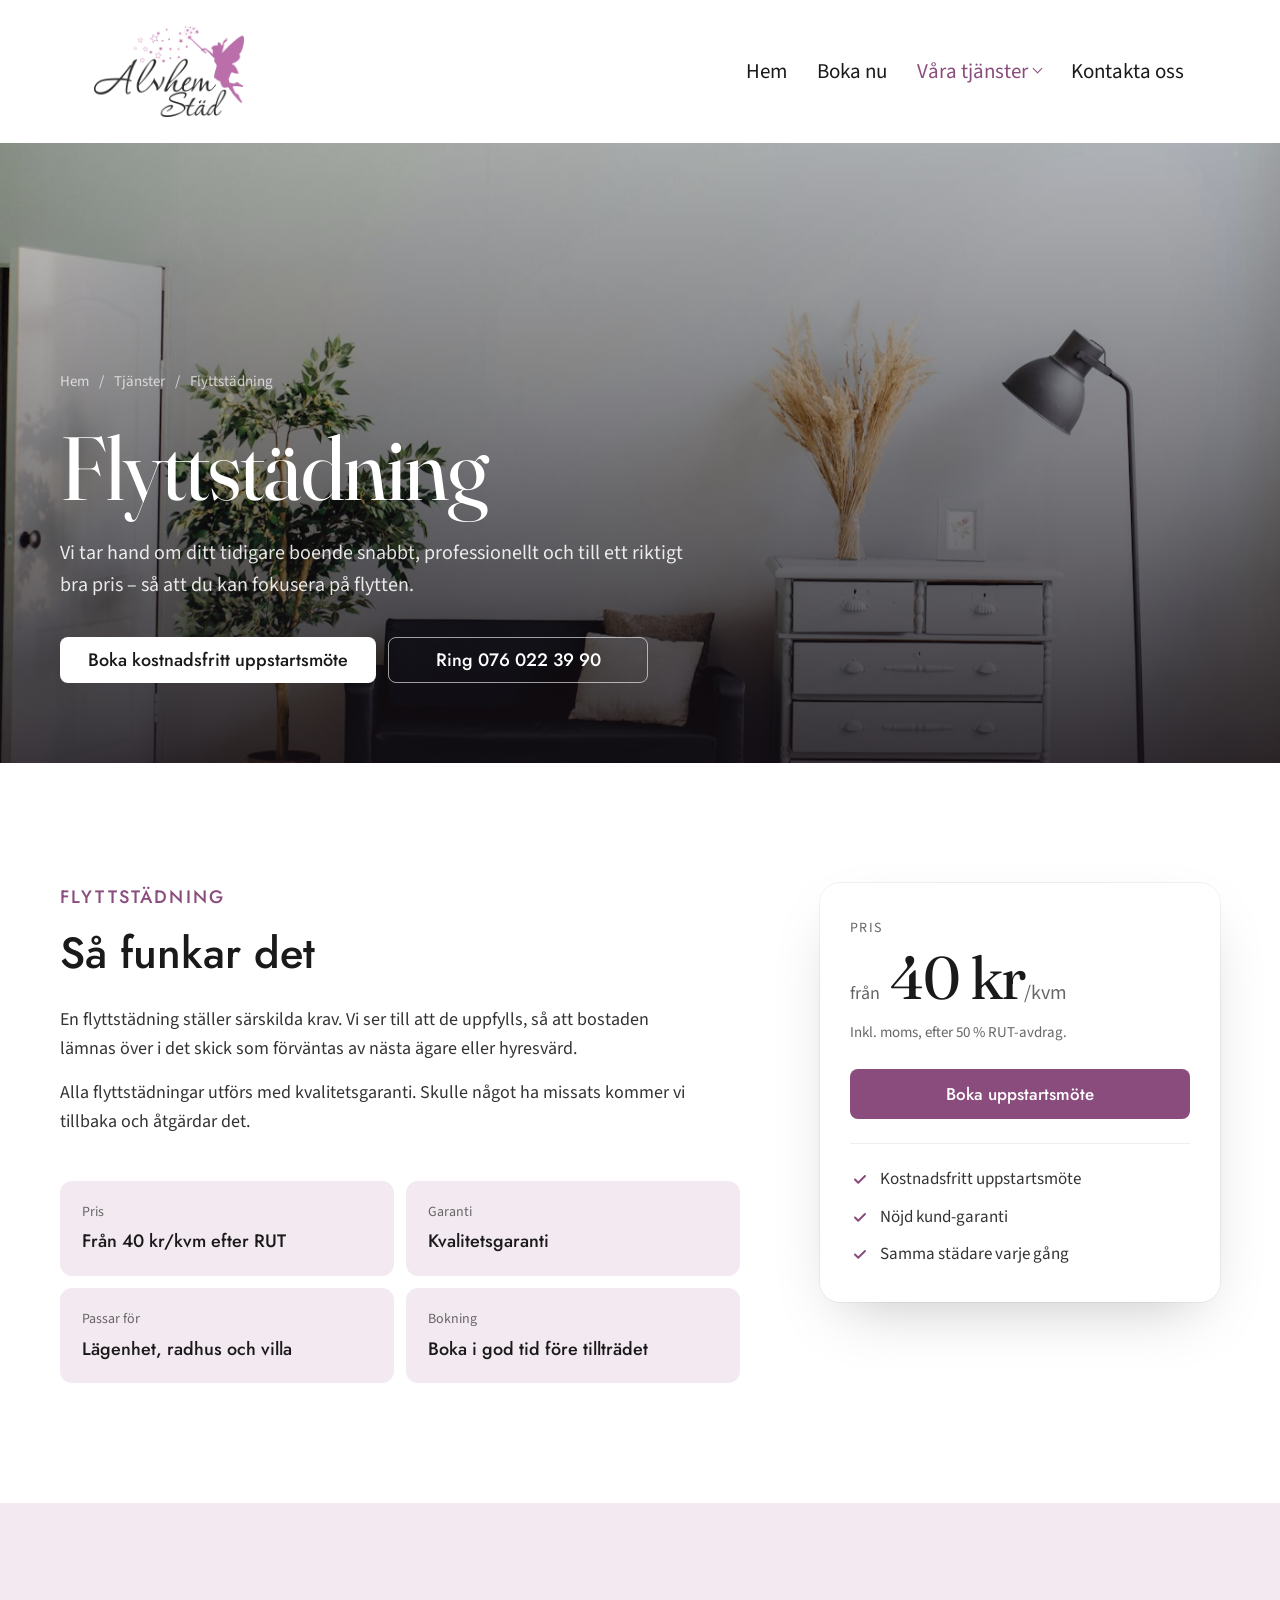
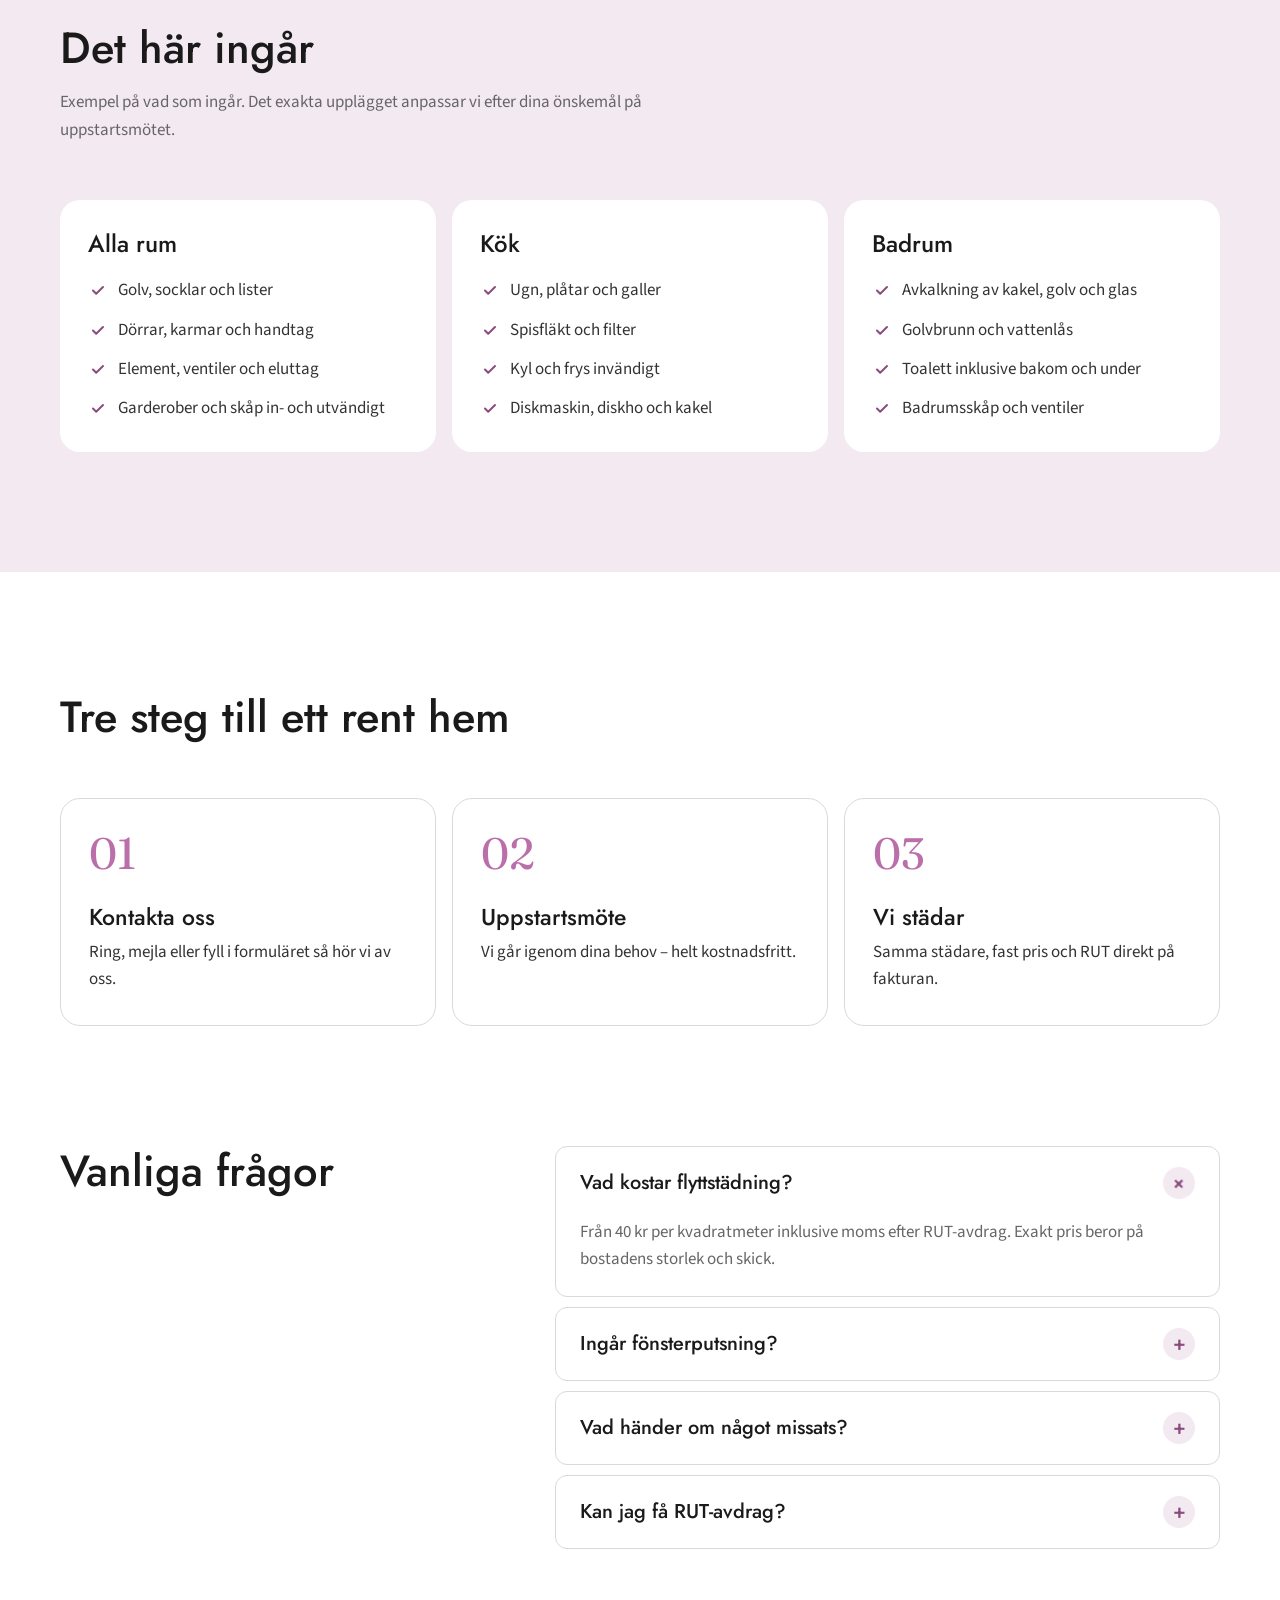
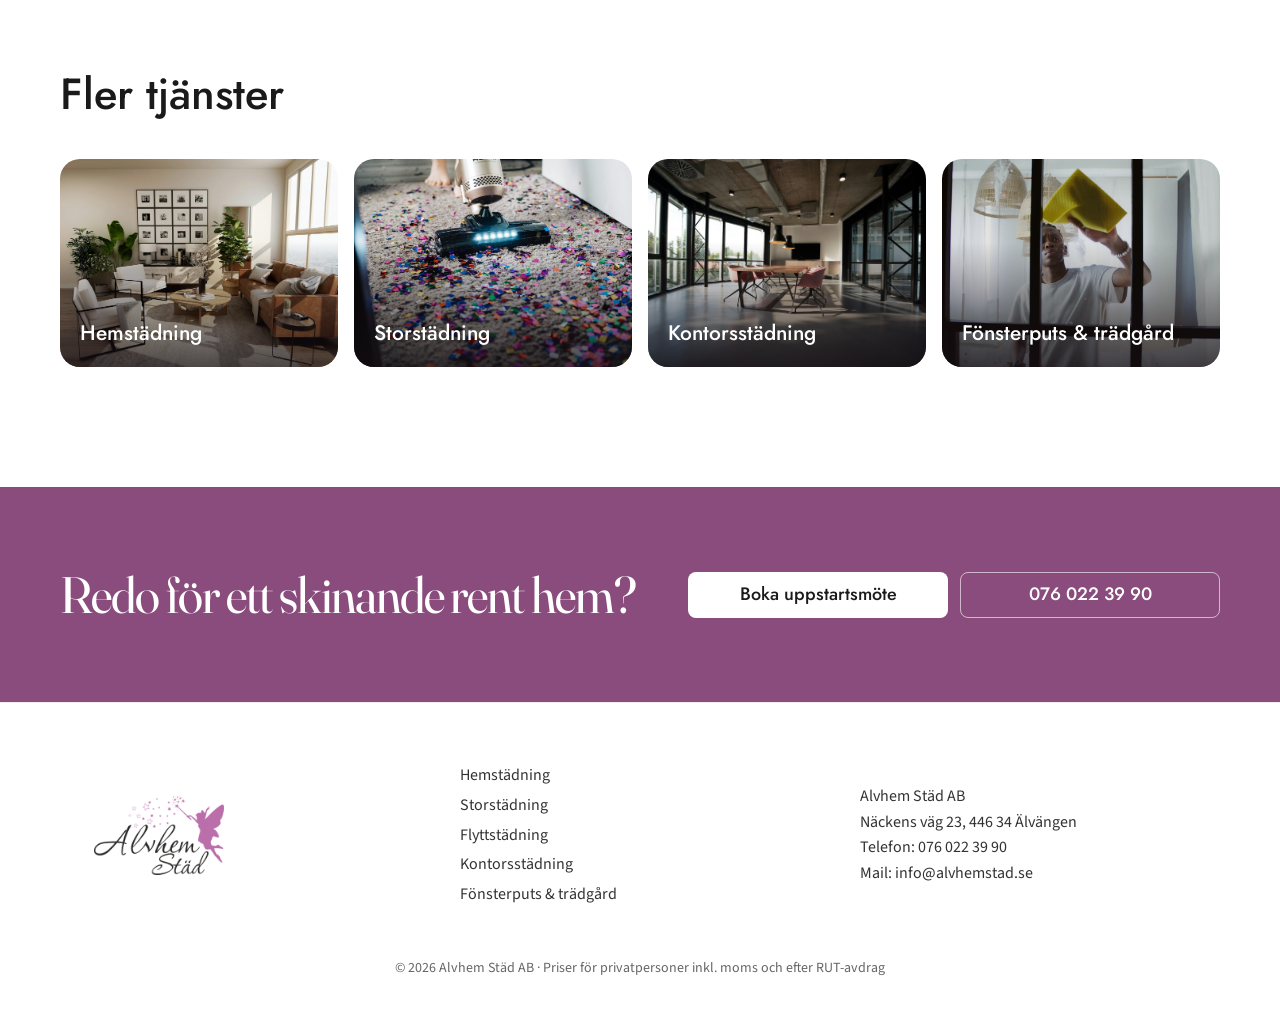
==== flyttstadning.html @ 4c804bac "Tjänstesidor, ny Därför-sektion och nytt typsnitt i heron - Egen sida per tjänst med pris, vad som i" ====
<!doctype html>
<html lang="sv">
<head>
  <meta charset="utf-8">
  <meta name="viewport" content="width=device-width, initial-scale=1">
  <title>Flyttstädning i Ale – från 40 kr/kvm med kvalitetsgaranti</title>
  <meta name="description" content="Flyttstädning i Ale från 40 kr/kvm inkl. moms efter RUT. Snabbt, professionellt och med kvalitetsgaranti.">
  <meta name="theme-color" content="#ffffff">
  <link rel="icon" href="assets/img/logo.png">
  <link rel="preconnect" href="https://fonts.googleapis.com">
  <link rel="preconnect" href="https://fonts.gstatic.com" crossorigin>
  <link href="https://fonts.googleapis.com/css2?family=Fraunces:ital,opsz,wght@0,9..144,400;0,9..144,500;1,9..144,400&family=Jost:wght@400;500;600&family=Source+Sans+3:wght@400;600&display=swap" rel="stylesheet">
  <link rel="stylesheet" href="styles.css">
</head>
<body>

<header class="header" id="header">
  <div class="header__inner">
    <a href="index.html" class="header__logo" aria-label="Alvhem Städ – till startsidan">
      <img src="assets/img/logo.png" alt="Alvhem Städ" width="640" height="388">
    </a>
    <nav class="header__nav" aria-label="Huvudmeny">
      <a href="index.html">Hem</a>
      <a href="index.html#kontakt">Boka nu</a>
      <div class="dropdown">
        <a href="index.html#tjanster" class="dropdown__toggle is-active" aria-haspopup="true">Våra tjänster</a>
        <div class="dropdown__menu">
          <a href="hemstadning.html">Hemstädning</a>
          <a href="storstadning.html">Storstädning</a>
          <a href="flyttstadning.html" aria-current="page">Flyttstädning</a>
          <a href="kontorsstadning.html">Kontorsstädning</a>
          <a href="fonsterputsning-tradgard.html">Fönsterputs &amp; trädgård</a>
        </div>
      </div>
      <a href="index.html#kontakt">Kontakta oss</a>
    </nav>
    <button class="header__toggle" id="navToggle" aria-label="Öppna meny" aria-expanded="false" aria-controls="mobileMenu">
      <span></span><span></span><span></span>
    </button>
  </div>
  <nav class="header__mobile" id="mobileMenu" aria-label="Mobilmeny" hidden>
    <a href="index.html">Hem</a>
    <a href="index.html#kontakt">Boka nu</a>
    <a href="index.html#tjanster">Våra tjänster</a>
    <a href="hemstadning.html" class="sub">Hemstädning</a>
    <a href="storstadning.html" class="sub">Storstädning</a>
    <a href="flyttstadning.html" class="sub">Flyttstädning</a>
    <a href="kontorsstadning.html" class="sub">Kontorsstädning</a>
    <a href="fonsterputsning-tradgard.html" class="sub">Fönsterputs &amp; trädgård</a>
    <a href="index.html#kontakt">Kontakta oss</a>
  </nav>
</header>

<main>

  <section class="page-hero">
    <img class="page-hero__bg" src="assets/img/flytt.jpg" alt="">
    <div class="container page-hero__content">
      <nav class="crumbs" aria-label="Brödsmulor"><a href="index.html">Hem</a><span>/</span><a href="index.html#tjanster">Tjänster</a><span>/</span><span aria-current="page">Flyttstädning</span></nav>
      <h1 class="display">Flyttstädning</h1>
      <p class="page-hero__lead">Vi tar hand om ditt tidigare boende snabbt, professionellt och till ett riktigt bra pris – så att du kan fokusera på flytten.</p>
      <div class="page-hero__actions">
        <a href="index.html?tjanst=Flyttstädning#kontakt" class="btn btn--white">Boka kostnadsfritt uppstartsmöte</a>
        <a href="tel:+46760223990" class="btn btn--outline">Ring 076 022 39 90</a>
      </div>
    </div>
  </section>

  <section class="svc-intro">
    <div class="container svc-intro__grid">
      <div class="svc-intro__text">
        <p class="kicker">Flyttstädning</p>
        <h2 class="h2">Så funkar det</h2>
          <p>En flyttstädning ställer särskilda krav. Vi ser till att de uppfylls, så att bostaden lämnas över i det skick som förväntas av nästa ägare eller hyresvärd.</p>
          <p>Alla flyttstädningar utförs med kvalitetsgaranti. Skulle något ha missats kommer vi tillbaka och åtgärdar det.</p>
        <dl class="facts">
            <div><dt>Pris</dt><dd>Från 40 kr/kvm efter RUT</dd></div>
            <div><dt>Garanti</dt><dd>Kvalitetsgaranti</dd></div>
            <div><dt>Passar för</dt><dd>Lägenhet, radhus och villa</dd></div>
            <div><dt>Bokning</dt><dd>Boka i god tid före tillträdet</dd></div>
        </dl>
      </div>
      <aside class="price-card" aria-label="Pris">
        <p class="price-card__label">Pris</p>
        <p class="price-card__price"><span class="price-from">från</span> 40 kr<small>/kvm</small></p>
        <p class="price-card__note">Inkl. moms, efter 50 % RUT-avdrag.</p>
        <a href="index.html?tjanst=Flyttstädning#kontakt" class="btn btn--brand btn--block">Boka uppstartsmöte</a>
        <ul class="price-card__list">
          <li><svg viewBox="0 0 20 20" aria-hidden="true"><path d="M5 10.5l3.2 3.2L15 7" fill="none" stroke="currentColor" stroke-width="2" stroke-linecap="round" stroke-linejoin="round"/></svg><span>Kostnadsfritt uppstartsmöte</span></li>
          <li><svg viewBox="0 0 20 20" aria-hidden="true"><path d="M5 10.5l3.2 3.2L15 7" fill="none" stroke="currentColor" stroke-width="2" stroke-linecap="round" stroke-linejoin="round"/></svg><span>Nöjd kund-garanti</span></li>
          <li><svg viewBox="0 0 20 20" aria-hidden="true"><path d="M5 10.5l3.2 3.2L15 7" fill="none" stroke="currentColor" stroke-width="2" stroke-linecap="round" stroke-linejoin="round"/></svg><span>Samma städare varje gång</span></li>
        </ul>
      </aside>
    </div>
  </section>

  <section class="includes">
    <div class="container">
      <h2 class="h2">Det här ingår</h2>
      <p class="includes__lead">Exempel på vad som ingår. Det exakta upplägget anpassar vi efter dina önskemål på uppstartsmötet.</p>
      <div class="includes__grid">
          <div class="includes__group">
            <h3>Alla rum</h3>
            <ul>
              <li><svg viewBox="0 0 20 20" aria-hidden="true"><path d="M5 10.5l3.2 3.2L15 7" fill="none" stroke="currentColor" stroke-width="2" stroke-linecap="round" stroke-linejoin="round"/></svg><span>Golv, socklar och lister</span></li>
              <li><svg viewBox="0 0 20 20" aria-hidden="true"><path d="M5 10.5l3.2 3.2L15 7" fill="none" stroke="currentColor" stroke-width="2" stroke-linecap="round" stroke-linejoin="round"/></svg><span>Dörrar, karmar och handtag</span></li>
              <li><svg viewBox="0 0 20 20" aria-hidden="true"><path d="M5 10.5l3.2 3.2L15 7" fill="none" stroke="currentColor" stroke-width="2" stroke-linecap="round" stroke-linejoin="round"/></svg><span>Element, ventiler och eluttag</span></li>
              <li><svg viewBox="0 0 20 20" aria-hidden="true"><path d="M5 10.5l3.2 3.2L15 7" fill="none" stroke="currentColor" stroke-width="2" stroke-linecap="round" stroke-linejoin="round"/></svg><span>Garderober och skåp in- och utvändigt</span></li>
            </ul>
          </div>
          <div class="includes__group">
            <h3>Kök</h3>
            <ul>
              <li><svg viewBox="0 0 20 20" aria-hidden="true"><path d="M5 10.5l3.2 3.2L15 7" fill="none" stroke="currentColor" stroke-width="2" stroke-linecap="round" stroke-linejoin="round"/></svg><span>Ugn, plåtar och galler</span></li>
              <li><svg viewBox="0 0 20 20" aria-hidden="true"><path d="M5 10.5l3.2 3.2L15 7" fill="none" stroke="currentColor" stroke-width="2" stroke-linecap="round" stroke-linejoin="round"/></svg><span>Spisfläkt och filter</span></li>
              <li><svg viewBox="0 0 20 20" aria-hidden="true"><path d="M5 10.5l3.2 3.2L15 7" fill="none" stroke="currentColor" stroke-width="2" stroke-linecap="round" stroke-linejoin="round"/></svg><span>Kyl och frys invändigt</span></li>
              <li><svg viewBox="0 0 20 20" aria-hidden="true"><path d="M5 10.5l3.2 3.2L15 7" fill="none" stroke="currentColor" stroke-width="2" stroke-linecap="round" stroke-linejoin="round"/></svg><span>Diskmaskin, diskho och kakel</span></li>
            </ul>
          </div>
          <div class="includes__group">
            <h3>Badrum</h3>
            <ul>
              <li><svg viewBox="0 0 20 20" aria-hidden="true"><path d="M5 10.5l3.2 3.2L15 7" fill="none" stroke="currentColor" stroke-width="2" stroke-linecap="round" stroke-linejoin="round"/></svg><span>Avkalkning av kakel, golv och glas</span></li>
              <li><svg viewBox="0 0 20 20" aria-hidden="true"><path d="M5 10.5l3.2 3.2L15 7" fill="none" stroke="currentColor" stroke-width="2" stroke-linecap="round" stroke-linejoin="round"/></svg><span>Golvbrunn och vattenlås</span></li>
              <li><svg viewBox="0 0 20 20" aria-hidden="true"><path d="M5 10.5l3.2 3.2L15 7" fill="none" stroke="currentColor" stroke-width="2" stroke-linecap="round" stroke-linejoin="round"/></svg><span>Toalett inklusive bakom och under</span></li>
              <li><svg viewBox="0 0 20 20" aria-hidden="true"><path d="M5 10.5l3.2 3.2L15 7" fill="none" stroke="currentColor" stroke-width="2" stroke-linecap="round" stroke-linejoin="round"/></svg><span>Badrumsskåp och ventiler</span></li>
            </ul>
          </div>
      </div>
    </div>
  </section>

  <section class="steps">
    <div class="container">
      <h2 class="h2">Tre steg till ett rent hem</h2>
      <ol class="steps__list">
        <li><span class="steps__num">01</span><h3>Kontakta oss</h3><p>Ring, mejla eller fyll i formuläret så hör vi av oss.</p></li>
        <li><span class="steps__num">02</span><h3>Uppstartsmöte</h3><p>Vi går igenom dina behov – helt kostnadsfritt.</p></li>
        <li><span class="steps__num">03</span><h3>Vi städar</h3><p>Samma städare, fast pris och RUT direkt på fakturan.</p></li>
      </ol>
    </div>
  </section>

  <section class="svc-faq">
    <div class="container svc-faq__grid">
      <h2 class="h2">Vanliga frågor</h2>
      <div class="faq">
        <details class="faq__item" open>
          <summary>Vad kostar flyttstädning?</summary>
          <p>Från 40 kr per kvadratmeter inklusive moms efter RUT-avdrag. Exakt pris beror på bostadens storlek och skick.</p>
        </details>
        <details class="faq__item">
          <summary>Ingår fönsterputsning?</summary>
          <p>Fönsterputsning kan läggas till. Berätta när du bokar så tar vi med det i offerten.</p>
        </details>
        <details class="faq__item">
          <summary>Vad händer om något missats?</summary>
          <p>Alla flyttstädningar har kvalitetsgaranti. Hör av dig så åtgärdar vi det.</p>
        </details>
        <details class="faq__item">
          <summary>Kan jag få RUT-avdrag?</summary>
          <p>Ja, du får 50 % RUT-avdrag direkt på fakturan.</p>
        </details>
      </div>
    </div>
  </section>

  <section class="others">
    <div class="container">
      <h2 class="h2">Fler tjänster</h2>
      <div class="others__grid">
        <a class="other" href="hemstadning.html">
          <img src="assets/img/hem.jpg" alt="" loading="lazy">
          <span>Hemstädning</span>
        </a>
        <a class="other" href="storstadning.html">
          <img src="assets/img/stor.jpg" alt="" loading="lazy">
          <span>Storstädning</span>
        </a>
        <a class="other" href="kontorsstadning.html">
          <img src="assets/img/kontor.jpg" alt="" loading="lazy">
          <span>Kontorsstädning</span>
        </a>
        <a class="other" href="fonsterputsning-tradgard.html">
          <img src="assets/img/hero-fonster-poster.jpg" alt="" loading="lazy">
          <span>Fönsterputs &amp; trädgård</span>
        </a>
      </div>
    </div>
  </section>

  <section class="cta-band">
    <div class="container cta-band__inner">
      <h2 class="display display--sm">Redo för ett skinande rent hem?</h2>
      <div class="cta-band__actions">
        <a href="index.html?tjanst=Flyttstädning#kontakt" class="btn btn--white">Boka uppstartsmöte</a>
        <a href="tel:+46760223990" class="btn btn--outline">076 022 39 90</a>
      </div>
    </div>
  </section>

</main>

<footer class="footer">
  <div class="container footer__grid">
    <img src="assets/img/logo.png" alt="Alvhem Städ" class="footer__logo" width="640" height="388" loading="lazy">
    <div class="footer__links">
      <a href="hemstadning.html">Hemstädning</a>
      <a href="storstadning.html">Storstädning</a>
      <a href="flyttstadning.html">Flyttstädning</a>
      <a href="kontorsstadning.html">Kontorsstädning</a>
      <a href="fonsterputsning-tradgard.html">Fönsterputs &amp; trädgård</a>
    </div>
    <p>Alvhem Städ AB<br>Näckens väg 23, 446 34 Älvängen<br>Telefon: <a href="tel:+46760223990">076 022 39 90</a><br>Mail: <a href="mailto:info@alvhemstad.se">info@alvhemstad.se</a></p>
  </div>
  <p class="footer__copy">© <span id="year">2026</span> Alvhem Städ AB · Priser för privatpersoner inkl. moms och efter RUT-avdrag</p>
</footer>

<script src="main.js" defer></script>
</body>
</html>
---- styles.css ----
/* ---------- Tokens ---------- */
:root {
  --white: #ffffff;
  --ink: #1a1a1a;
  --text: #333333;
  --muted: #666666;
  --brand: #8a4c7d;        /* plommon, mörkare ton av älvans lila */
  --brand-dark: #6e3a63;
  --brand-light: #ba6faa;  /* älvans lila i logotypen */
  --tint: #f3e9f0;
  --line: #d9d9d9;

  --radius: 12px;
  --radius-lg: 20px;
  --maxw: 1200px;
  --gutter: 20px;

  --font-head: "Jost", system-ui, sans-serif;
  --font-display: "Fraunces", Georgia, serif;
  --font-body: "Source Sans 3", system-ui, sans-serif;
}

/* ---------- Base ---------- */
*, *::before, *::after { box-sizing: border-box; }
html { scroll-behavior: smooth; -webkit-text-size-adjust: 100%; }
body { margin: 0; background: var(--white); color: var(--text); font-family: var(--font-body); font-size: 17px; line-height: 1.6; -webkit-font-smoothing: antialiased; overflow-x: hidden; }
img { display: block; max-width: 100%; height: auto; }
a { color: inherit; text-decoration: none; }
h1, h2, h3 { font-family: var(--font-head); color: var(--ink); margin: 0; font-weight: 500; line-height: 1.15; }
p { margin: 0; }
:focus-visible { outline: 2px solid var(--brand-light); outline-offset: 3px; }
[id] { scroll-margin-top: 110px; }

.container { width: 100%; max-width: var(--maxw); margin: 0 auto; padding: 0 var(--gutter); }
.h2 { font-size: clamp(34px, 3.4vw, 46px); }
.h2--center { text-align: center; }

/* ---------- Buttons ---------- */
.btn { display: inline-flex; align-items: center; justify-content: center; min-width: 260px; height: 46px; padding: 0 28px; border-radius: 8px; border: 0; font-family: var(--font-head); font-size: 18px; font-weight: 500; cursor: pointer; transition: background-color .2s, color .2s, transform .2s; }
.btn:hover { transform: translateY(-1px); }
.btn--white { background: var(--white); color: var(--ink); }
.btn--white:hover { background: var(--tint); }
.btn--brand { background: var(--brand); color: var(--white); min-width: 210px; height: 40px; font-size: 16px; }
.btn--brand:hover { background: var(--brand-dark); }
.btn--block { width: 100%; }

/* ---------- Header ---------- */
.header { position: sticky; top: 0; z-index: 50; background: var(--white); transition: box-shadow .2s; }
.header.is-scrolled { box-shadow: 0 2px 16px rgba(0,0,0,.08); }
.header__inner { max-width: var(--maxw); margin: 0 auto; padding: 0 var(--gutter); height: 143px; display: flex; align-items: center; justify-content: space-between; transition: height .25s; }
.header.is-scrolled .header__inner { height: 96px; }
.header__logo { display: block; margin-left: 34px; }
.header__logo img { width: 150px; height: auto; transition: width .25s; }
.header.is-scrolled .header__logo img { width: 116px; }
.header__nav { display: flex; gap: 30px; margin-right: 36px; }
.header__nav a { font-family: var(--font-body); font-size: 21px; color: var(--ink); transition: color .2s; }
.header__nav a:hover, .header__nav a.is-active { color: var(--brand); }

.header__toggle { display: none; width: 44px; height: 44px; border: 0; background: none; cursor: pointer; position: relative; }
.header__toggle span { position: absolute; left: 10px; right: 10px; height: 2px; background: var(--ink); transition: transform .25s, opacity .25s; }
.header__toggle span:nth-child(1) { top: 14px; }
.header__toggle span:nth-child(2) { top: 21px; }
.header__toggle span:nth-child(3) { top: 28px; }
.header.is-open .header__toggle span:nth-child(1) { transform: translateY(7px) rotate(45deg); }
.header.is-open .header__toggle span:nth-child(2) { opacity: 0; }
.header.is-open .header__toggle span:nth-child(3) { transform: translateY(-7px) rotate(-45deg); }
.header__mobile { display: grid; padding: 8px var(--gutter) 20px; border-top: 1px solid var(--line); background: var(--white); }
.header__mobile[hidden] { display: none; }
.header__mobile a { padding: 12px 0; font-size: 20px; color: var(--ink); border-bottom: 1px solid #eee; }

/* ---------- Hero ---------- */
.hero { position: relative; min-height: 840px; display: flex; align-items: center; color: var(--white); overflow: hidden; isolation: isolate; }
.hero__videos { position: absolute; inset: 0; z-index: -2; background: #2a2428; }
.hero__bg { position: absolute; inset: 0; width: 100%; height: 100%; object-fit: cover; object-position: 50% 50%; opacity: 0; transition: opacity 1.2s ease; }
.hero__bg.is-active { opacity: 1; }
.hero::after { content: ""; position: absolute; inset: 0; z-index: -1; background: linear-gradient(90deg, rgba(20,14,19,.72) 0%, rgba(20,14,19,.45) 55%, rgba(20,14,19,.25) 100%); }
.hero__content { padding-top: 60px; padding-bottom: 60px; }
.hero__title { color: var(--white); font-size: clamp(48px, 7vw, 104px); line-height: 1.02; max-width: 900px; }
.hero__lead { margin-top: 48px; max-width: 790px; font-size: 21px; line-height: 1.6; color: var(--white); }
.hero .btn { margin-top: 56px; }

/* ---------- Om oss ---------- */
.about { position: relative; padding: 130px 0 150px; overflow: hidden; }
.about__art { position: absolute; left: -20px; top: 50%; transform: translateY(-50%); width: 360px; height: auto; color: var(--brand-light); opacity: .55; }
.about__grid { display: grid; grid-template-columns: 360px 1fr; }
.about__text { max-width: 860px; }
.about__text .h2 { margin-bottom: 36px; }
.about__text p { font-size: 17px; margin-bottom: 14px; }
.about__text .btn { margin-top: 26px; }

/* ---------- Display font ---------- */
.display { font-family: var(--font-display); font-weight: 400; letter-spacing: -0.02em; font-variation-settings: "opsz" 144; }
.display em { font-style: italic; color: var(--brand-light); }
.hero .display em { color: #e7c3df; }
.display--sm { font-size: clamp(34px, 4vw, 56px); line-height: 1.08; }
.kicker { font-family: var(--font-head); font-size: 15px; font-weight: 500; letter-spacing: .12em; text-transform: uppercase; color: var(--brand); margin-bottom: 18px; }
.kicker--light { color: #e7c3df; }

/* ---------- Varför ---------- */
.why { background: #2b1a27; color: rgba(255,255,255,.78); padding: 140px 0; position: relative; overflow: hidden; }
.why::before { content: ""; position: absolute; width: 700px; height: 700px; right: -200px; top: -260px; border-radius: 50%; background: radial-gradient(circle, rgba(186,111,170,.28), transparent 65%); pointer-events: none; }
.why__grid { position: relative; display: grid; grid-template-columns: 0.9fr 1.1fr; gap: 64px 80px; align-items: start; }
.why .display { color: var(--white); }
.why__lead { margin-top: 28px; font-size: 18px; max-width: 440px; }
.why__seal { width: 200px; margin-top: 44px; }
.why__stats { display: grid; grid-template-columns: 1fr 1fr; gap: 16px; }
.stat { background: rgba(255,255,255,.05); border: 1px solid rgba(255,255,255,.1); border-radius: var(--radius-lg); padding: 30px 28px 32px; transition: background-color .25s, transform .25s; }
.stat:hover { background: rgba(255,255,255,.08); transform: translateY(-3px); }
.stat__num { font-family: var(--font-display); font-size: 64px; line-height: 1; color: var(--white); letter-spacing: -0.03em; }
.stat__num small { font-size: 26px; color: #e7c3df; letter-spacing: 0; }
.stat h3 { color: var(--white); font-size: 21px; margin: 22px 0 8px; }
.stat p:last-child { font-size: 16px; }
.why__promises { grid-column: 1 / -1; list-style: none; margin: 0; padding: 32px 0 0; border-top: 1px solid rgba(255,255,255,.12); display: flex; flex-wrap: wrap; gap: 16px 48px; }
.why__promises li { display: flex; align-items: center; gap: 12px; font-family: var(--font-head); font-size: 18px; color: var(--white); }
.why__promises svg { width: 24px; height: 24px; color: #e7c3df; flex: none; }

/* ---------- Tjänster ---------- */
.services { padding: 120px 0 140px; }
.services__lead { text-align: center; margin-top: 16px; color: var(--muted); }
.services__grid { margin-top: 64px; display: grid; grid-template-columns: repeat(4, 1fr); gap: 24px; }
.card { position: relative; transition: transform .25s, box-shadow .25s; border: 1px solid var(--line); border-radius: var(--radius-lg); overflow: hidden; background: var(--white); display: flex; flex-direction: column; }
.card img { aspect-ratio: 4 / 3; object-fit: cover; width: 100%; }
.card__body { padding: 22px 22px 26px; display: flex; flex-direction: column; gap: 10px; flex: 1; }
.card h3 { font-size: 24px; }
.card:hover { transform: translateY(-4px); box-shadow: 0 18px 40px -20px rgba(0,0,0,.25); }
.card__link::after { content: ""; position: absolute; inset: 0; }
.card__more { font-family: var(--font-head); font-weight: 500; color: var(--brand); font-size: 15px; }
.services__extra a { color: var(--brand); }
.card__body > p { font-size: 16px; }
.card__price { margin-top: auto; padding-top: 8px; font-family: var(--font-head); font-size: 24px; font-weight: 600; color: var(--brand); }
.card__note { font-size: 14px !important; color: var(--muted); }
.services__extra { margin-top: 56px; text-align: center; font-size: 20px; font-family: var(--font-head); color: var(--ink); }
.terms { list-style: none; margin: 28px auto 0; padding: 0; max-width: 760px; display: grid; gap: 6px; text-align: center; font-size: 15px; color: var(--muted); }

/* ---------- Kontakt ---------- */
.contact { position: relative; padding: 0 0 160px; }
.contact__panel { position: absolute; right: 0; top: 0; width: 40%; height: calc(100% - 80px); background: var(--brand); border-radius: var(--radius-lg) 0 0 var(--radius-lg); overflow: hidden; }
.contact__panel::before { content: ""; position: absolute; inset: 0; background-image: radial-gradient(circle at 1px 1px, rgba(255,255,255,.18) 1.2px, transparent 0); background-size: 22px 22px; }
.contact__grid { position: relative; display: grid; grid-template-columns: 1fr 440px; gap: 60px; padding-top: 70px; align-items: start; }
.contact__kicker { font-family: var(--font-head); font-size: 24px; color: var(--brand); margin-bottom: 14px; }
.contact__lead { margin-top: 30px; max-width: 460px; }
.contact__details { margin-top: 80px; display: flex; align-items: flex-start; gap: 40px; flex-wrap: wrap; }
.contact__details p { margin-bottom: 26px; }
.contact__details a:hover { color: var(--brand); }
.contact__seal { width: 220px; }

.form { margin-top: 160px; background: var(--white); border-radius: var(--radius-lg); padding: 36px 30px 30px; box-shadow: 0 10px 40px rgba(0,0,0,.12); display: grid; gap: 18px; }
.field { display: grid; gap: 6px; }
.field label { font-size: 13px; color: var(--ink); }
.field input, .field select, .field textarea { width: 100%; font: inherit; font-size: 16px; color: var(--ink); background: var(--white); border: 1px solid #b8b8b8; border-radius: 4px; padding: 8px 10px; min-height: 40px; -webkit-appearance: none; appearance: none; }
.field select { background-image: linear-gradient(45deg, transparent 50%, var(--ink) 50%), linear-gradient(135deg, var(--ink) 50%, transparent 50%); background-position: calc(100% - 18px) 17px, calc(100% - 13px) 17px; background-size: 5px 5px; background-repeat: no-repeat; padding-right: 36px; }
.field textarea { resize: vertical; min-height: 100px; }
.field input:focus, .field select:focus, .field textarea:focus { outline: none; border-color: var(--brand); box-shadow: 0 0 0 3px var(--tint); }
.field.is-invalid input { border-color: #c0392b; }
.form__status { font-size: 14px; color: var(--muted); min-height: 1.4em; }

/* ---------- Footer ---------- */
.footer { border-top: 1px solid #eee; padding: 60px 0 30px; }
.footer__grid { display: grid; grid-template-columns: 1fr 1fr 1fr; gap: 40px; align-items: center; }
.footer__logo { width: 130px; margin-left: 34px; }
.footer p { font-size: 16px; }
.footer a:hover { color: var(--brand); }
.footer__copy { margin-top: 50px; text-align: center; font-size: 14px !important; color: var(--muted); }

/* ---------- Dropdown ---------- */
.dropdown { position: relative; }
.dropdown__toggle { font-family: var(--font-body); font-size: 21px; color: var(--ink); display: inline-flex; align-items: center; gap: 6px; }
.dropdown__toggle::after { content: ""; width: 7px; height: 7px; border-right: 1.5px solid currentColor; border-bottom: 1.5px solid currentColor; transform: translateY(-3px) rotate(45deg); transition: transform .2s; }
.dropdown__toggle.is-active, .dropdown:hover .dropdown__toggle { color: var(--brand); }
.dropdown__menu { position: absolute; top: calc(100% + 14px); left: 50%; transform: translate(-50%, 8px); min-width: 260px; padding: 10px; background: var(--white); border-radius: 14px; box-shadow: 0 20px 50px -12px rgba(0,0,0,.22), 0 0 0 1px rgba(0,0,0,.04); display: grid; opacity: 0; visibility: hidden; transition: opacity .2s, transform .2s, visibility .2s; }
.dropdown__menu::before { content: ""; position: absolute; left: 0; right: 0; top: -16px; height: 16px; }
.dropdown:hover .dropdown__menu, .dropdown:focus-within .dropdown__menu { opacity: 1; visibility: visible; transform: translate(-50%, 0); }
.dropdown__menu a { font-size: 17px !important; padding: 10px 14px; border-radius: 8px; }
.dropdown__menu a:hover, .dropdown__menu a[aria-current] { background: var(--tint); color: var(--brand); }
.header__mobile a.sub { padding-left: 18px; font-size: 17px; color: var(--muted); }

/* ---------- Tjänstesidor ---------- */
.btn--outline { background: transparent; color: var(--white); border: 1px solid rgba(255,255,255,.6); }
.btn--outline:hover { border-color: var(--white); background: rgba(255,255,255,.08); }

.page-hero { position: relative; min-height: 620px; display: flex; align-items: flex-end; color: var(--white); isolation: isolate; overflow: hidden; }
.page-hero__bg { position: absolute; inset: 0; width: 100%; height: 100%; object-fit: cover; z-index: -2; }
.page-hero::after { content: ""; position: absolute; inset: 0; z-index: -1; background: linear-gradient(0deg, rgba(20,14,19,.82) 0%, rgba(20,14,19,.45) 55%, rgba(20,14,19,.2) 100%); }
.page-hero__content { padding-top: 120px; padding-bottom: 80px; }
.page-hero .display { color: var(--white); font-size: clamp(48px, 7vw, 96px); line-height: 1.02; }
.page-hero__lead { margin-top: 24px; max-width: 640px; font-size: 20px; color: rgba(255,255,255,.88); }
.page-hero__actions { margin-top: 36px; display: flex; flex-wrap: wrap; gap: 12px; }
.crumbs { display: flex; gap: 10px; flex-wrap: wrap; font-size: 15px; color: rgba(255,255,255,.7); margin-bottom: 28px; }
.crumbs a:hover { color: var(--white); }

.svc-intro { padding: 120px 0; }
.svc-intro__grid { display: grid; grid-template-columns: 1fr 400px; gap: 80px; align-items: start; }
.svc-intro__text .h2 { margin-bottom: 28px; }
.svc-intro__text > p { font-size: 18px; margin-bottom: 16px; max-width: 640px; }
.facts { margin: 44px 0 0; display: grid; grid-template-columns: 1fr 1fr; gap: 12px; }
.facts div { padding: 20px 22px; border-radius: var(--radius); background: var(--tint); }
.facts dt { font-size: 14px; color: var(--muted); }
.facts dd { margin: 4px 0 0; font-family: var(--font-head); font-size: 18px; font-weight: 500; color: var(--ink); }

.price-card { position: sticky; top: 120px; padding: 34px 30px; border-radius: var(--radius-lg); background: var(--white); box-shadow: 0 24px 60px -24px rgba(0,0,0,.25), 0 0 0 1px rgba(0,0,0,.05); }
.price-card__label { font-size: 14px; letter-spacing: .1em; text-transform: uppercase; color: var(--muted); }
.price-card__price { margin-top: 8px; font-family: var(--font-display); font-size: 60px; line-height: 1; color: var(--ink); letter-spacing: -0.03em; }
.price-card__price small { font-family: var(--font-body); font-size: 20px; color: var(--muted); letter-spacing: 0; }
.price-from { font-family: var(--font-body); font-size: 18px; color: var(--muted); letter-spacing: 0; }
.price-card__note { margin: 14px 0 24px; font-size: 15px; color: var(--muted); }
.price-card .btn { height: 50px; font-size: 17px; }
.price-card__list { list-style: none; margin: 24px 0 0; padding: 22px 0 0; border-top: 1px solid #eee; display: grid; gap: 10px; }
.price-card__list li, .includes li { display: flex; gap: 10px; align-items: flex-start; }
.price-card__list svg, .includes svg { width: 20px; height: 20px; flex: none; margin-top: 3px; color: var(--brand); }

.includes { background: var(--tint); padding: 120px 0; }
.includes__lead { margin-top: 16px; color: var(--muted); max-width: 620px; }
.includes__grid { margin-top: 56px; display: grid; grid-template-columns: repeat(3, 1fr); gap: 16px; }
@media (min-width: 861px) { .includes__grid:has(> :nth-child(2):last-child) { grid-template-columns: repeat(2, 1fr); } }
.includes__group { background: var(--white); border-radius: var(--radius-lg); padding: 30px 28px; }
.includes__group h3 { font-size: 24px; margin-bottom: 20px; }
.includes ul { list-style: none; margin: 0; padding: 0; display: grid; gap: 12px; }

.steps { padding: 120px 0; }
.steps__list { list-style: none; margin: 56px 0 0; padding: 0; display: grid; grid-template-columns: repeat(3, 1fr); gap: 16px; counter-reset: none; }
.steps__list li { padding: 32px 28px; border: 1px solid var(--line); border-radius: var(--radius-lg); }
.steps__num { font-family: var(--font-display); font-size: 44px; color: var(--brand-light); line-height: 1; }
.steps__list h3 { font-size: 23px; margin: 26px 0 8px; }

.svc-faq { padding: 0 0 120px; }
.svc-faq__grid { display: grid; grid-template-columns: 1fr 1.6fr; gap: 80px; align-items: start; }
.faq { display: grid; gap: 10px; }
.faq__item { border: 1px solid var(--line); border-radius: var(--radius); padding: 0 24px; }
.faq__item summary { list-style: none; cursor: pointer; display: flex; justify-content: space-between; align-items: center; gap: 20px; padding: 20px 0; font-family: var(--font-head); font-size: 20px; font-weight: 500; color: var(--ink); }
.faq__item summary::-webkit-details-marker { display: none; }
.faq__item summary::after { content: "+"; flex: none; width: 32px; height: 32px; border-radius: 50%; background: var(--tint); color: var(--brand); display: grid; place-items: center; font-size: 20px; transition: transform .25s; }
.faq__item[open] summary::after { transform: rotate(45deg); }
.faq__item p { padding: 0 0 22px; color: var(--muted); }

.others { padding: 0 0 120px; }
.others__grid { margin-top: 40px; display: grid; grid-template-columns: repeat(4, 1fr); gap: 16px; }
.other { position: relative; display: block; border-radius: var(--radius-lg); overflow: hidden; aspect-ratio: 4 / 3; isolation: isolate; }
.other img { position: absolute; inset: 0; width: 100%; height: 100%; object-fit: cover; z-index: -2; transition: transform .6s; }
.other::after { content: ""; position: absolute; inset: 0; z-index: -1; background: linear-gradient(0deg, rgba(20,14,19,.75), rgba(20,14,19,0) 60%); }
.other span { position: absolute; left: 20px; bottom: 16px; color: var(--white); font-family: var(--font-head); font-size: 21px; font-weight: 500; }
.other:hover img { transform: scale(1.05); }

.cta-band { background: var(--brand); color: var(--white); padding: 80px 0; }
.cta-band__inner { display: flex; align-items: center; justify-content: space-between; gap: 32px; }
.cta-band .display { color: var(--white); max-width: 620px; }
.cta-band__actions { display: flex; flex-wrap: wrap; gap: 12px; }

.footer__links { display: grid; gap: 4px; }
.footer__links a { font-size: 16px; }

@media (prefers-reduced-motion: reduce) {
  html { scroll-behavior: auto; }
  *, *::before, *::after { transition: none !important; }
}

/* ---------- Responsive ---------- */
@media (max-width: 1080px) {
  .services__grid { grid-template-columns: repeat(2, 1fr); }
  .why__grid { grid-template-columns: 1fr; }
  .svc-intro__grid { grid-template-columns: 1fr; }
  .price-card { position: static; max-width: 520px; }
  .about__grid { grid-template-columns: 220px 1fr; }
  .about__art { width: 240px; }
  .contact__grid { grid-template-columns: 1fr; }
  .contact__panel { width: 100%; top: auto; bottom: 0; height: 420px; border-radius: 0; }
  .form { margin-top: 0; max-width: 560px; width: 100%; justify-self: center; }
}

@media (max-width: 860px) {
  .header__nav { display: none; }
  .header__toggle { display: block; }
  .header__inner, .header.is-scrolled .header__inner { height: 84px; }
  .header__logo { margin-left: 0; }
  .header__logo img, .header.is-scrolled .header__logo img { width: 110px; }
  .hero { min-height: calc(100svh - 84px); }
  .hero__lead { margin-top: 36px; font-size: 18px; }
  .hero .btn { margin-top: 36px; }
  .about { padding: 80px 0; }
  .about__art { left: auto; right: -60px; top: 40px; transform: none; width: 200px; opacity: .3; }
  .about__grid { grid-template-columns: 1fr; }
  .why { padding: 80px 0; }
  .why__seal { width: 160px; margin-top: 28px; }
  .page-hero { min-height: 520px; }
  .svc-intro, .includes, .steps, .svc-faq, .others { padding: 72px 0; }
  .includes__grid, .steps__list { grid-template-columns: 1fr; }
  .svc-faq__grid { grid-template-columns: 1fr; gap: 28px; }
  .others__grid { grid-template-columns: 1fr 1fr; }
  .cta-band__inner { flex-direction: column; align-items: flex-start; }
  .services { padding: 80px 0; }
  .contact { padding-bottom: 80px; }
  .contact__grid { padding-top: 40px; }
  .contact__details { margin-top: 40px; }
  .footer__grid { grid-template-columns: 1fr; text-align: center; gap: 20px; }
  .footer__logo { margin: 0 auto; }
}

@media (max-width: 560px) {
  .services__grid { grid-template-columns: 1fr; }
  .why__stats { grid-template-columns: 1fr; }
  .stat__num { font-size: 52px; }
  .facts { grid-template-columns: 1fr; }
  .others__grid { grid-template-columns: 1fr; }
  .faq__item summary { font-size: 18px; }
  .btn { min-width: 0; width: 100%; }
  .hero__title { font-size: clamp(34px, 10vw, 44px); }
  .form { padding: 26px 20px; }
}
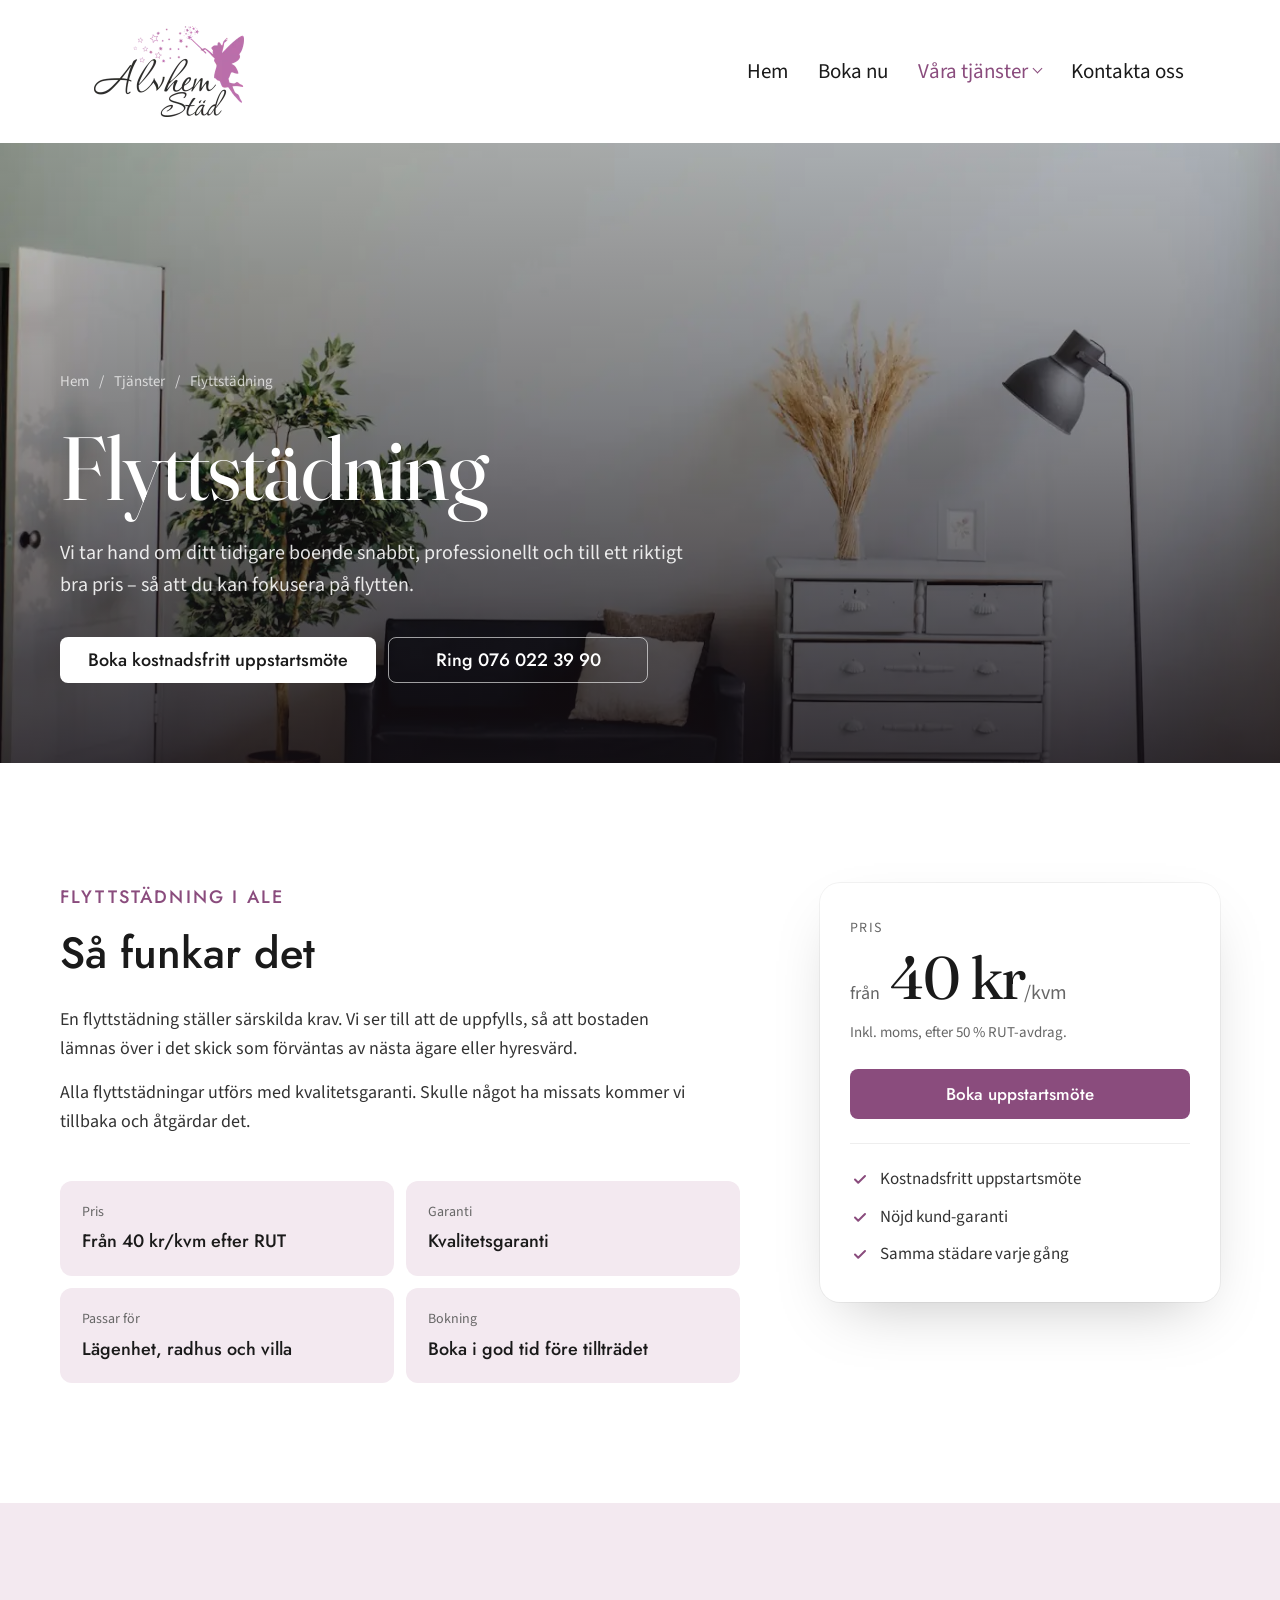
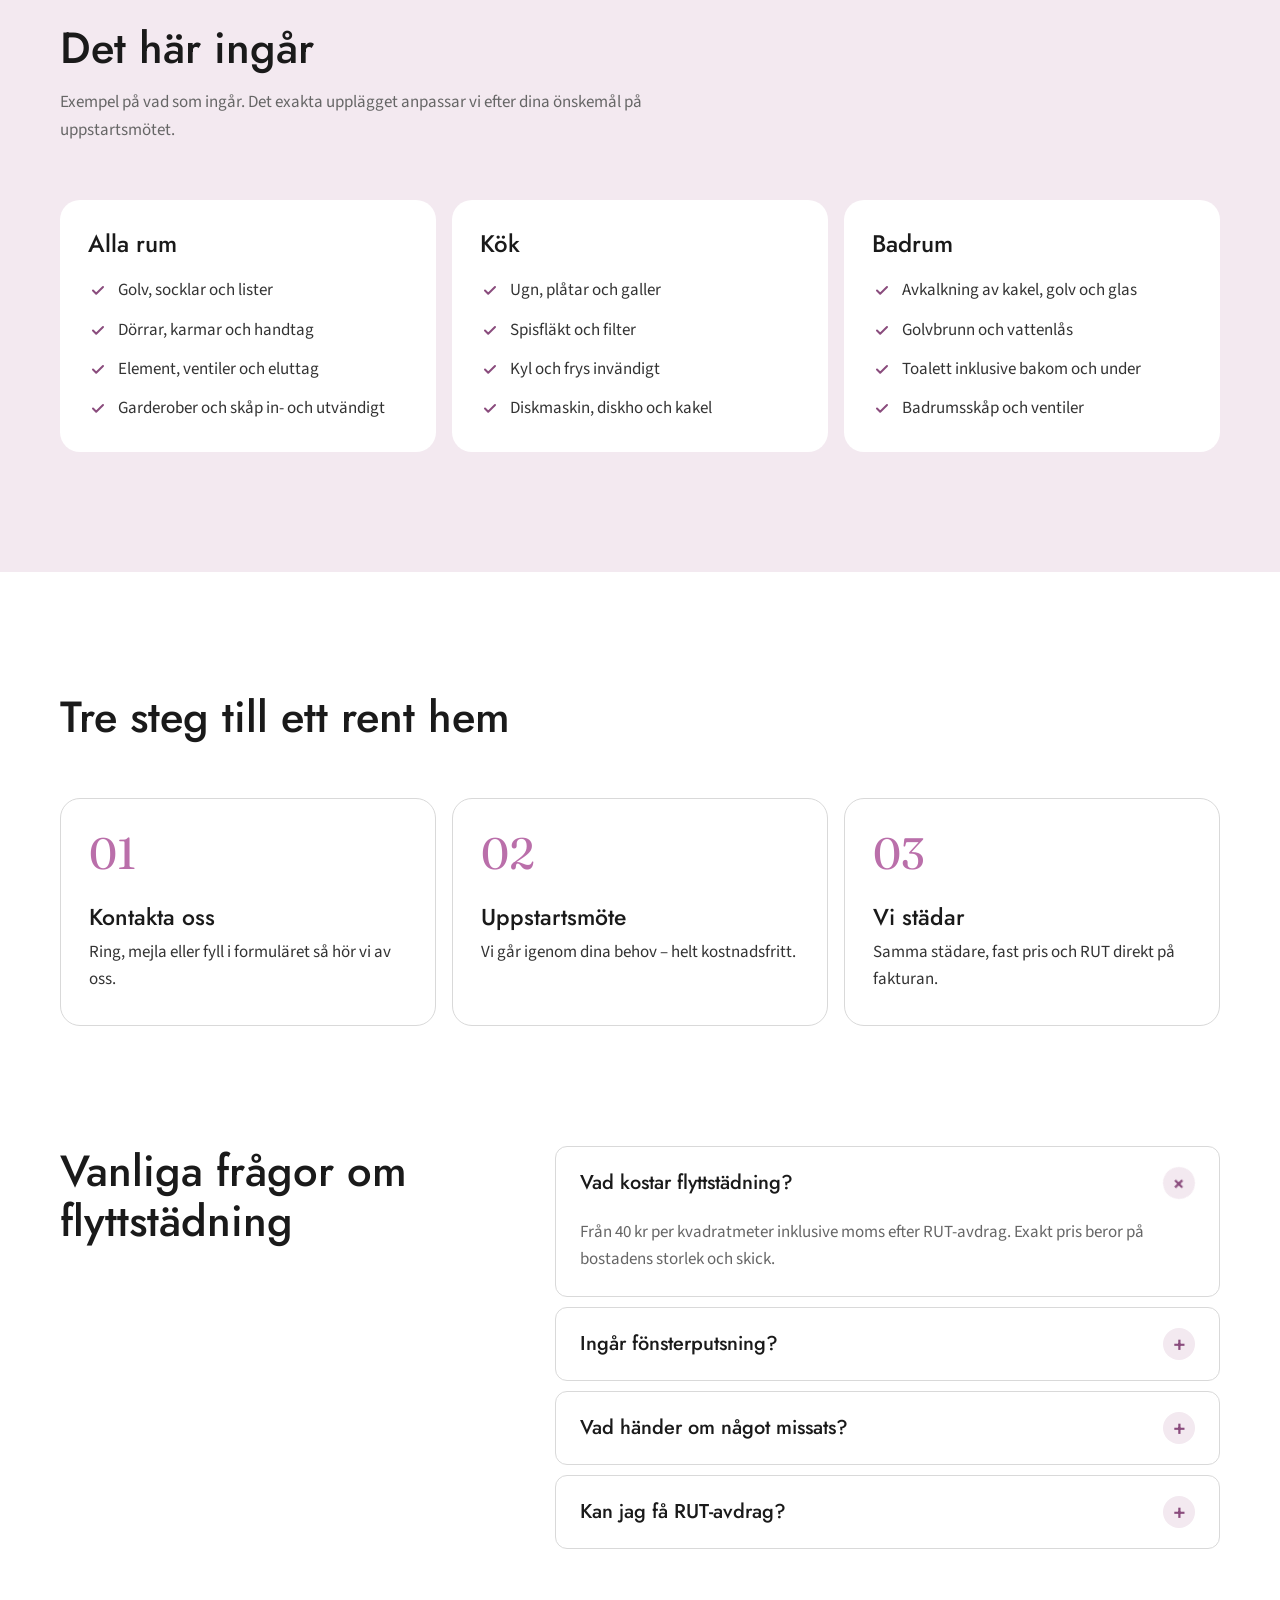
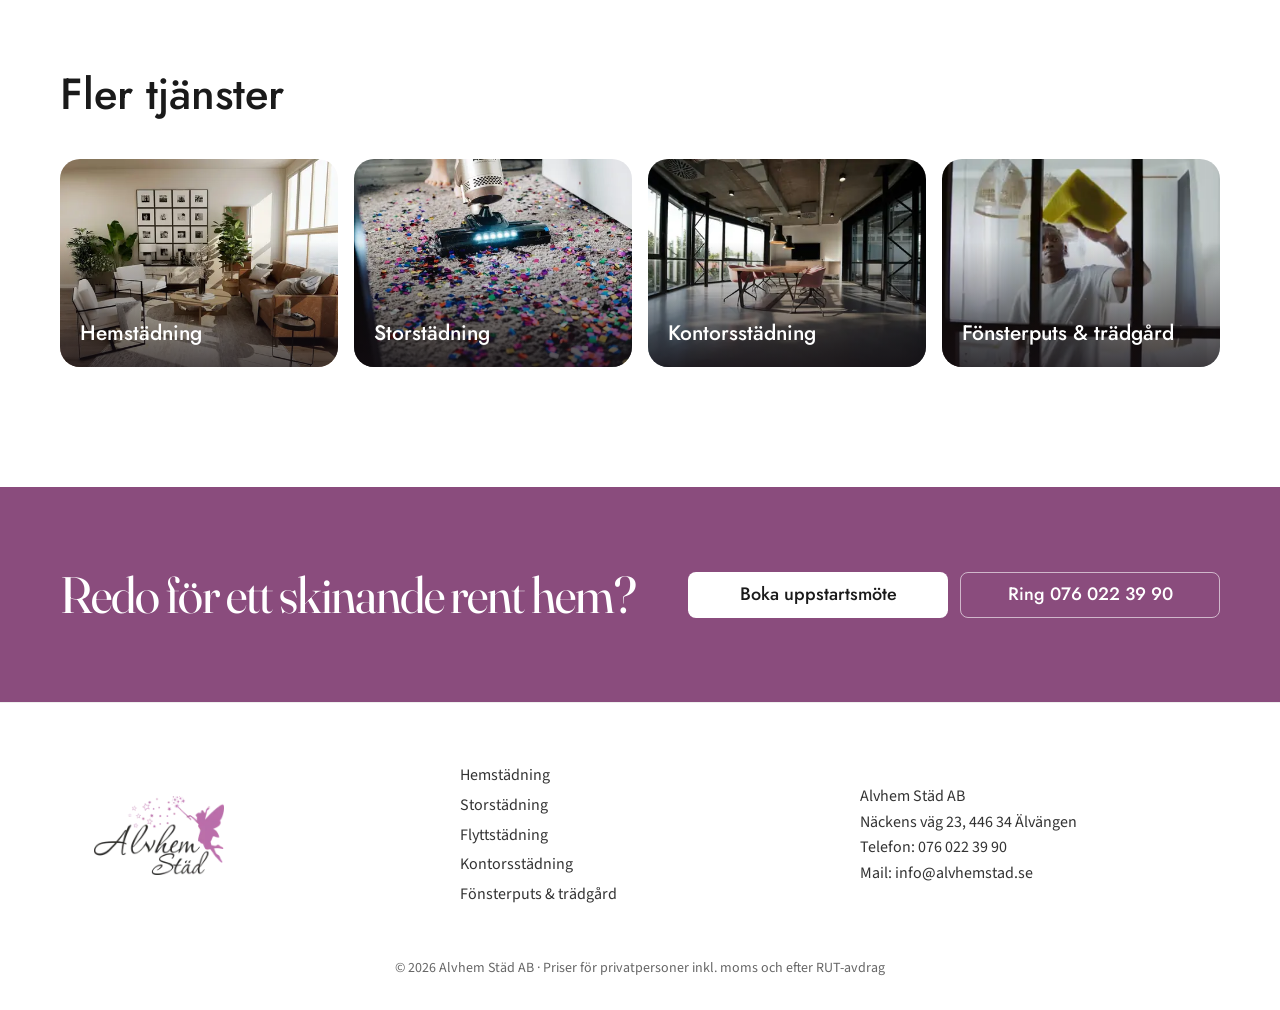
==== commit af1e01bd: "Skarp mobilvideo, SEO/AIO och prestanda - Stående 9:16-klipp för mobil, utskurna ur originalen i hög" ====
--- a/flyttstadning.html
+++ b/flyttstadning.html
@@ -5,25 +5,45 @@
   <meta name="viewport" content="width=device-width, initial-scale=1">
   <title>Flyttstädning i Ale – från 40 kr/kvm med kvalitetsgaranti</title>
   <meta name="description" content="Flyttstädning i Ale från 40 kr/kvm inkl. moms efter RUT. Snabbt, professionellt och med kvalitetsgaranti.">
-  <meta name="theme-color" content="#ffffff">
-  <link rel="icon" href="assets/img/logo.png">
-  <link rel="preconnect" href="https://fonts.googleapis.com">
-  <link rel="preconnect" href="https://fonts.gstatic.com" crossorigin>
-  <link href="https://fonts.googleapis.com/css2?family=Fraunces:ital,opsz,wght@0,9..144,400;0,9..144,500;1,9..144,400&family=Jost:wght@400;500;600&family=Source+Sans+3:wght@400;600&display=swap" rel="stylesheet">
-  <link rel="stylesheet" href="styles.css">
+  <meta name="robots" content="index, follow, max-image-preview:large">
+  <link rel="canonical" href="https://www.alvhemstad.se/flyttstadning.html">
+  <meta name="theme-color" content="#8a4c7d">
+  <meta name="geo.region" content="SE-O">
+  <meta name="geo.placename" content="Älvängen">
+  <meta property="og:type" content="website">
+  <meta property="og:locale" content="sv_SE">
+  <meta property="og:site_name" content="Alvhem Städ">
+  <meta property="og:title" content="Flyttstädning i Ale – från 40 kr/kvm med kvalitetsgaranti">
+  <meta property="og:description" content="Flyttstädning i Ale från 40 kr/kvm inkl. moms efter RUT. Snabbt, professionellt och med kvalitetsgaranti.">
+  <meta property="og:url" content="https://www.alvhemstad.se/flyttstadning.html">
+  <meta property="og:image" content="https://www.alvhemstad.se/assets/img/flytt.jpg">
+  <meta name="twitter:card" content="summary_large_image">
+  <link rel="icon" href="assets/img/favicon-32.png" sizes="32x32" type="image/png">
+  <link rel="apple-touch-icon" href="assets/img/apple-touch-icon.png">
+  <link rel="preload" href="assets/fonts/fraunces-var-normal.woff2" as="font" type="font/woff2" crossorigin>
+  <link rel="preload" href="assets/fonts/source-sans-3-latin-400-normal.woff2" as="font" type="font/woff2" crossorigin>
+  <link rel="preload" as="image" imagesrcset="assets/img/flytt-480.webp 480w, assets/img/flytt-800.webp 800w, assets/img/flytt-1200.webp 1200w, assets/img/flytt-1400.webp 1400w" imagesizes="100vw" fetchpriority="high">
+  <style>@font-face{font-family:"Fraunces";font-style:normal;font-weight:400;font-display:swap;src:url("assets/fonts/fraunces-var-normal.woff2") format("woff2-variations"),url("assets/fonts/fraunces-var-normal.woff2") format("woff2")}@font-face{font-family:"Fraunces";font-style:italic;font-weight:400;font-display:swap;src:url("assets/fonts/fraunces-var-italic.woff2") format("woff2-variations"),url("assets/fonts/fraunces-var-italic.woff2") format("woff2")}@font-face{font-family:"Jost";font-style:normal;font-weight:500;font-display:swap;src:url("assets/fonts/jost-latin-500-normal.woff2") format("woff2")}@font-face{font-family:"Jost";font-style:normal;font-weight:600;font-display:swap;src:url("assets/fonts/jost-latin-600-normal.woff2") format("woff2")}@font-face{font-family:"Source Sans 3";font-style:normal;font-weight:400;font-display:swap;src:url("assets/fonts/source-sans-3-latin-400-normal.woff2") format("woff2")}@font-face{font-family:"Source Sans 3";font-style:normal;font-weight:600;font-display:swap;src:url("assets/fonts/source-sans-3-latin-600-normal.woff2") format("woff2")}:root{--white:#ffffff;--ink:#1a1a1a;--text:#333333;--muted:#666666;--brand:#8a4c7d;--brand-dark:#6e3a63;--brand-light:#ba6faa;--tint:#f3e9f0;--line:#d9d9d9;--radius:12px;--radius-lg:20px;--maxw:1200px;--gutter:20px;--font-head:"Jost",system-ui,sans-serif;--font-display:"Fraunces",Georgia,serif;--font-body:"Source Sans 3",system-ui,sans-serif}*,*::before,*::after{box-sizing:border-box}html{scroll-behavior:smooth;-webkit-text-size-adjust:100%}body{margin:0;background:var(--white);color:var(--text);font-family:var(--font-body);font-size:17px;line-height:1.6;-webkit-font-smoothing:antialiased;overflow-x:hidden}img{display:block;max-width:100%;height:auto}a{color:inherit;text-decoration:none}h1,h2,h3{font-family:var(--font-head);color:var(--ink);margin:0;font-weight:500;line-height:1.15}p{margin:0}:focus-visible{outline:2px solid var(--brand-light);outline-offset:3px}[id]{scroll-margin-top:110px}.container{width:100%;max-width:var(--maxw);margin:0 auto;padding:0 var(--gutter)}.h2{font-size:clamp(34px,3.4vw,46px)}.h2--center{text-align:center}.skip{position:absolute;left:12px;top:-60px;z-index:100;padding:10px 16px;border-radius:8px;background:var(--ink);color:var(--white);font-weight:600;transition:top .2s}.skip:focus{top:12px}.btn{display:inline-flex;align-items:center;justify-content:center;min-width:260px;height:46px;padding:0 28px;border-radius:8px;border:0;font-family:var(--font-head);font-size:18px;font-weight:500;cursor:pointer;transition:background-color .2s,color .2s,transform .2s}.btn:hover{transform:translateY(-1px)}.btn--white{background:var(--white);color:var(--ink)}.btn--white:hover{background:var(--tint)}.btn--brand{background:var(--brand);color:var(--white);min-width:210px;height:40px;font-size:16px}.btn--brand:hover{background:var(--brand-dark)}.btn--block{width:100%}.header{position:sticky;top:0;z-index:50;background:var(--white);transition:box-shadow .2s}.header.is-scrolled{box-shadow:0 2px 16px rgba(0,0,0,.08)}.header__inner{max-width:var(--maxw);margin:0 auto;padding:0 var(--gutter);height:143px;display:flex;align-items:center;justify-content:space-between;transition:height .25s}.header.is-scrolled .header__inner{height:96px}.header__logo{display:block;position:relative;margin-left:34px}.header__logo .logo-light{position:absolute;inset:0;opacity:0;transition:opacity .25s}.header__logo .logo-dark{transition:opacity .25s}.header__logo img{width:150px;height:auto;transition:width .25s}.header.is-scrolled .header__logo img{width:116px}.header__nav{display:flex;gap:30px;margin-right:36px}.header__nav a{font-family:var(--font-body);font-size:21px;color:var(--ink);transition:color .2s}.header__nav a:hover,.header__nav a.is-active{color:var(--brand)}.header__toggle{display:none;width:44px;height:44px;border:0;background:none;cursor:pointer;position:relative}.header__toggle span{position:absolute;left:10px;right:10px;height:2px;background:var(--ink);transition:transform .25s,opacity .25s}.header__toggle span:nth-child(1){top:14px}.header__toggle span:nth-child(2){top:21px}.header__toggle span:nth-child(3){top:28px}.header.is-open .header__toggle span:nth-child(1){transform:translateY(7px) rotate(45deg)}.header.is-open .header__toggle span:nth-child(2){opacity:0}.header.is-open .header__toggle span:nth-child(3){transform:translateY(-7px) rotate(-45deg)}.header__mobile{display:grid;padding:8px var(--gutter) 20px;border-top:1px solid var(--line);background:var(--white)}.header__mobile[hidden]{display:none}.header__mobile a{padding:12px 0;font-size:20px;color:var(--ink);border-bottom:1px solid #eee}.has-hero .header{position:fixed;left:0;right:0;background:transparent}.has-hero .header.is-scrolled,.has-hero .header.is-open{background:var(--white)}.has-hero .header:not(.is-scrolled):not(.is-open) .logo-dark{opacity:0}.has-hero .header:not(.is-scrolled):not(.is-open) .logo-light{opacity:1}.has-hero .header:not(.is-scrolled):not(.is-open) .header__nav>a,.has-hero .header:not(.is-scrolled):not(.is-open) .dropdown__toggle{color:var(--white)}.has-hero .header:not(.is-scrolled):not(.is-open) .header__nav>a:hover,.has-hero .header:not(.is-scrolled):not(.is-open) .dropdown:hover .dropdown__toggle{color:#e7c3df}.has-hero .header:not(.is-scrolled):not(.is-open) .header__toggle span{background:var(--white)}.has-hero .hero::before{content:"";position:absolute;inset:0 0 auto;height:220px;z-index:-1;background:linear-gradient(180deg,rgba(20,14,19,.55),transparent);pointer-events:none}.has-hero .hero__content{padding-top:150px}.hero{position:relative;height:100vh;height:100svh;min-height:620px;display:flex;align-items:center;color:var(--white);overflow:hidden;isolation:isolate}.hero__videos{position:absolute;inset:0;z-index:-2;background:#2a2428}.hero__poster,.hero__bg{position:absolute;inset:0;width:100%;height:100%;object-fit:cover;object-position:50% 50%}.hero__bg{opacity:0;transition:opacity 1.2s ease}.hero__bg.is-active{opacity:1}.hero::after{content:"";position:absolute;inset:0;z-index:-1;background:linear-gradient(90deg,rgba(20,14,19,.72) 0%,rgba(20,14,19,.45) 55%,rgba(20,14,19,.25) 100%)}.hero__content{padding-top:60px;padding-bottom:60px}.hero__title{color:var(--white);font-size:clamp(48px,7vw,104px);line-height:1.02;max-width:900px}.hero__lead{margin-top:48px;max-width:790px;font-size:21px;line-height:1.6;color:var(--white)}.hero .btn{margin-top:56px}.about{position:relative;padding:130px 0 150px;overflow:hidden}.about__art{position:absolute;left:-20px;top:50%;transform:translateY(-50%);width:360px;height:auto;color:var(--brand-light);opacity:.55}.about__grid{display:grid;grid-template-columns:360px 1fr}.about__text{max-width:860px}.about__text .h2{margin-bottom:36px}.about__text p{font-size:17px;margin-bottom:14px}.about__text .btn{margin-top:26px}.display{font-family:var(--font-display);font-weight:400;letter-spacing:-0.02em;font-variation-settings:"opsz" 144}.display em{font-style:italic;color:var(--brand-light)}.hero .display em{color:#e7c3df}.display--sm{font-size:clamp(34px,4vw,56px);line-height:1.08}.kicker{font-family:var(--font-head);font-size:15px;font-weight:500;letter-spacing:.12em;text-transform:uppercase;color:var(--brand);margin-bottom:18px}.kicker--light{color:#e7c3df}.why{background:#2b1a27;color:rgba(255,255,255,.78);padding:140px 0;position:relative;overflow:hidden}.why::before{content:"";position:absolute;width:700px;height:700px;right:-200px;top:-260px;border-radius:50%;background:radial-gradient(circle,rgba(186,111,170,.28),transparent 65%);pointer-events:none}.why__grid{position:relative;display:grid;grid-template-columns:0.9fr 1.1fr;gap:64px 80px;align-items:start}.why .display{color:var(--white)}.why__lead{margin-top:28px;font-size:18px;max-width:440px}.why__seal{width:200px;margin-top:44px}.why__stats{display:grid;grid-template-columns:1fr 1fr;gap:16px}.stat{background:rgba(255,255,255,.05);border:1px solid rgba(255,255,255,.1);border-radius:var(--radius-lg);padding:30px 28px 32px;transition:background-color .25s,transform .25s}.stat:hover{background:rgba(255,255,255,.08);transform:translateY(-3px)}.stat__num{font-family:var(--font-display);font-size:64px;line-height:1;color:var(--white);letter-spacing:-0.03em}.stat__num small{font-size:26px;color:#e7c3df;letter-spacing:0}.stat h3{color:var(--white);font-size:21px;margin:22px 0 8px}.stat p:last-child{font-size:16px}.why__promises{grid-column:1 / -1;list-style:none;margin:0;padding:32px 0 0;border-top:1px solid rgba(255,255,255,.12);display:flex;flex-wrap:wrap;gap:16px 48px}.why__promises li{display:flex;align-items:center;gap:12px;font-family:var(--font-head);font-size:18px;color:var(--white)}.why__promises svg{width:24px;height:24px;color:#e7c3df;flex:none}.services{padding:120px 0 140px}.services__lead{text-align:center;margin-top:16px;color:var(--muted)}.services__grid{margin-top:64px;display:grid;grid-template-columns:repeat(4,1fr);gap:24px}.card{position:relative;transition:transform .25s,box-shadow .25s;border:1px solid var(--line);border-radius:var(--radius-lg);overflow:hidden;background:var(--white);display:flex;flex-direction:column}.card img{aspect-ratio:4 / 3;object-fit:cover;width:100%}.card__body{padding:22px 22px 26px;display:flex;flex-direction:column;gap:10px;flex:1}.card h3{font-size:24px}.card:hover{transform:translateY(-4px);box-shadow:0 18px 40px -20px rgba(0,0,0,.25)}.card__link::after{content:"";position:absolute;inset:0}.card__more{font-family:var(--font-head);font-weight:500;color:var(--brand);font-size:15px}.services__extra a{color:var(--brand)}.card__body>p{font-size:16px}.card__price{margin-top:auto;padding-top:8px;font-family:var(--font-head);font-size:24px;font-weight:600;color:var(--brand)}.card__note{font-size:14px !important;color:var(--muted)}.services__extra{margin-top:56px;text-align:center;font-size:20px;font-family:var(--font-head);color:var(--ink)}.terms{list-style:none;margin:28px auto 0;padding:0;max-width:760px;display:grid;gap:6px;text-align:center;font-size:15px;color:var(--muted)}.contact{position:relative;padding:0 0 160px}.contact__panel{position:absolute;right:0;top:0;width:40%;height:calc(100% - 80px);background:var(--brand);border-radius:var(--radius-lg) 0 0 var(--radius-lg);overflow:hidden}.contact__panel::before{content:"";position:absolute;inset:0;background-image:radial-gradient(circle at 1px 1px,rgba(255,255,255,.18) 1.2px,transparent 0);background-size:22px 22px}.contact__grid{position:relative;display:grid;grid-template-columns:1fr 440px;gap:60px;padding-top:70px;align-items:start}.contact__kicker{font-family:var(--font-head);font-size:24px;color:var(--brand);margin-bottom:14px}.contact__lead{margin-top:30px;max-width:460px}.contact__details{margin-top:80px;display:flex;align-items:flex-start;gap:40px;flex-wrap:wrap}.contact__details p{margin-bottom:26px}.contact__details a:hover{color:var(--brand)}.contact__seal{width:220px}.form{margin-top:160px;background:var(--white);border-radius:var(--radius-lg);padding:36px 30px 30px;box-shadow:0 10px 40px rgba(0,0,0,.12);display:grid;gap:18px}.field{display:grid;gap:6px}.field label{font-size:13px;color:var(--ink)}.field input,.field select,.field textarea{width:100%;font:inherit;font-size:16px;color:var(--ink);background:var(--white);border:1px solid #b8b8b8;border-radius:4px;padding:8px 10px;min-height:40px;-webkit-appearance:none;appearance:none}.field select{background-image:linear-gradient(45deg,transparent 50%,var(--ink) 50%),linear-gradient(135deg,var(--ink) 50%,transparent 50%);background-position:calc(100% - 18px) 17px,calc(100% - 13px) 17px;background-size:5px 5px;background-repeat:no-repeat;padding-right:36px}.field textarea{resize:vertical;min-height:100px}.field input:focus,.field select:focus,.field textarea:focus{outline:none;border-color:var(--brand);box-shadow:0 0 0 3px var(--tint)}.field.is-invalid input{border-color:#c0392b}.form__status{font-size:14px;color:var(--muted);min-height:1.4em}.footer{border-top:1px solid #eee;padding:60px 0 30px}.footer__grid{display:grid;grid-template-columns:1fr 1fr 1fr;gap:40px;align-items:center}.footer__logo{width:130px;margin-left:34px}.footer p{font-size:16px}.footer a:hover{color:var(--brand)}.footer__copy{margin-top:50px;text-align:center;font-size:14px !important;color:var(--muted)}.dropdown{position:relative}.dropdown__toggle{font-family:var(--font-body);font-size:21px;color:var(--ink);display:inline-flex;align-items:center;gap:6px}.dropdown__toggle::after{content:"";width:7px;height:7px;border-right:1.5px solid currentColor;border-bottom:1.5px solid currentColor;transform:translateY(-3px) rotate(45deg);transition:transform .2s}.dropdown__toggle.is-active,.dropdown:hover .dropdown__toggle{color:var(--brand)}.dropdown__menu{position:absolute;top:calc(100% + 14px);left:50%;transform:translate(-50%,8px);min-width:260px;padding:10px;background:var(--white);border-radius:14px;box-shadow:0 20px 50px -12px rgba(0,0,0,.22),0 0 0 1px rgba(0,0,0,.04);display:grid;opacity:0;visibility:hidden;transition:opacity .2s,transform .2s,visibility .2s}.dropdown__menu::before{content:"";position:absolute;left:0;right:0;top:-16px;height:16px}.dropdown:hover .dropdown__menu,.dropdown:focus-within .dropdown__menu{opacity:1;visibility:visible;transform:translate(-50%,0)}.dropdown__menu a{font-size:17px !important;padding:10px 14px;border-radius:8px}.dropdown__menu a:hover,.dropdown__menu a[aria-current]{background:var(--tint);color:var(--brand)}.header__mobile a.sub{padding-left:18px;font-size:17px;color:var(--muted)}.btn--outline{background:transparent;color:var(--white);border:1px solid rgba(255,255,255,.6)}.btn--outline:hover{border-color:var(--white);background:rgba(255,255,255,.08)}.page-hero{position:relative;min-height:620px;display:flex;align-items:flex-end;color:var(--white);isolation:isolate;overflow:hidden}.page-hero__bg{position:absolute;inset:0;width:100%;height:100%;object-fit:cover;z-index:-2}.page-hero::after{content:"";position:absolute;inset:0;z-index:-1;background:linear-gradient(0deg,rgba(20,14,19,.82) 0%,rgba(20,14,19,.45) 55%,rgba(20,14,19,.2) 100%)}.page-hero__content{padding-top:120px;padding-bottom:80px}.page-hero .display{color:var(--white);font-size:clamp(48px,7vw,96px);line-height:1.02}.page-hero__lead{margin-top:24px;max-width:640px;font-size:20px;color:rgba(255,255,255,.88)}.page-hero__actions{margin-top:36px;display:flex;flex-wrap:wrap;gap:12px}.crumbs{display:flex;gap:10px;flex-wrap:wrap;font-size:15px;color:rgba(255,255,255,.7);margin-bottom:28px}.crumbs a:hover{color:var(--white)}.svc-intro{padding:120px 0}.svc-intro__grid{display:grid;grid-template-columns:1fr 400px;gap:80px;align-items:start}.svc-intro__text .h2{margin-bottom:28px}.svc-intro__text>p{font-size:18px;margin-bottom:16px;max-width:640px}.facts{margin:44px 0 0;display:grid;grid-template-columns:1fr 1fr;gap:12px}.facts div{padding:20px 22px;border-radius:var(--radius);background:var(--tint)}.facts dt{font-size:14px;color:var(--muted)}.facts dd{margin:4px 0 0;font-family:var(--font-head);font-size:18px;font-weight:500;color:var(--ink)}.price-card{position:sticky;top:120px;padding:34px 30px;border-radius:var(--radius-lg);background:var(--white);box-shadow:0 24px 60px -24px rgba(0,0,0,.25),0 0 0 1px rgba(0,0,0,.05)}.price-card__label{font-size:14px;letter-spacing:.1em;text-transform:uppercase;color:var(--muted)}.price-card__price{margin-top:8px;font-family:var(--font-display);font-size:60px;line-height:1;color:var(--ink);letter-spacing:-0.03em}.price-card__price small{font-family:var(--font-body);font-size:20px;color:var(--muted);letter-spacing:0}.price-from{font-family:var(--font-body);font-size:18px;color:var(--muted);letter-spacing:0}.price-card__note{margin:14px 0 24px;font-size:15px;color:var(--muted)}.price-card .btn{height:50px;font-size:17px}.price-card__list{list-style:none;margin:24px 0 0;padding:22px 0 0;border-top:1px solid #eee;display:grid;gap:10px}.price-card__list li,.includes li{display:flex;gap:10px;align-items:flex-start}.price-card__list svg,.includes svg{width:20px;height:20px;flex:none;margin-top:3px;color:var(--brand)}.includes{background:var(--tint);padding:120px 0}.includes__lead{margin-top:16px;color:var(--muted);max-width:620px}.includes__grid{margin-top:56px;display:grid;grid-template-columns:repeat(3,1fr);gap:16px}@media (min-width:861px){.includes__grid:has(>:nth-child(2):last-child){grid-template-columns:repeat(2,1fr)}}.includes__group{background:var(--white);border-radius:var(--radius-lg);padding:30px 28px}.includes__group h3{font-size:24px;margin-bottom:20px}.includes ul{list-style:none;margin:0;padding:0;display:grid;gap:12px}.steps{padding:120px 0}.steps__list{list-style:none;margin:56px 0 0;padding:0;display:grid;grid-template-columns:repeat(3,1fr);gap:16px;counter-reset:none}.steps__list li{padding:32px 28px;border:1px solid var(--line);border-radius:var(--radius-lg)}.steps__num{font-family:var(--font-display);font-size:44px;color:var(--brand-light);line-height:1}.steps__list h3{font-size:23px;margin:26px 0 8px}.svc-faq{padding:0 0 120px}.svc-faq__grid{display:grid;grid-template-columns:1fr 1.6fr;gap:80px;align-items:start}.faq{display:grid;gap:10px}.faq__item{border:1px solid var(--line);border-radius:var(--radius);padding:0 24px}.faq__item summary{list-style:none;cursor:pointer;display:flex;justify-content:space-between;align-items:center;gap:20px;padding:20px 0;font-family:var(--font-head);font-size:20px;font-weight:500;color:var(--ink)}.faq__item summary::-webkit-details-marker{display:none}.faq__item summary::after{content:"+";flex:none;width:32px;height:32px;border-radius:50%;background:var(--tint);color:var(--brand);display:grid;place-items:center;font-size:20px;transition:transform .25s}.faq__item[open] summary::after{transform:rotate(45deg)}.faq__item p{padding:0 0 22px;color:var(--muted)}.others{padding:0 0 120px}.others__grid{margin-top:40px;display:grid;grid-template-columns:repeat(4,1fr);gap:16px}.other{position:relative;display:block;border-radius:var(--radius-lg);overflow:hidden;aspect-ratio:4 / 3;isolation:isolate}.other img{position:absolute;inset:0;width:100%;height:100%;object-fit:cover;z-index:-2;transition:transform .6s}.other::after{content:"";position:absolute;inset:0;z-index:-1;background:linear-gradient(0deg,rgba(20,14,19,.75),rgba(20,14,19,0) 60%)}.other span{position:absolute;left:20px;bottom:16px;color:var(--white);font-family:var(--font-head);font-size:21px;font-weight:500}.other:hover img{transform:scale(1.05)}.cta-band{background:var(--brand);color:var(--white);padding:80px 0}.cta-band__inner{display:flex;align-items:center;justify-content:space-between;gap:32px}.cta-band .display{color:var(--white);max-width:620px}.cta-band__actions{display:flex;flex-wrap:wrap;gap:12px}.footer__links{display:grid;gap:4px}.footer address{font-style:normal;font-size:16px}.home-faq{padding:0 0 140px}.footer__links a{font-size:16px}@media (prefers-reduced-motion:reduce){html{scroll-behavior:auto}*,*::before,*::after{transition:none !important}}@media (max-width:1080px){.services__grid{grid-template-columns:repeat(2,1fr)}.why__grid{grid-template-columns:1fr}.svc-intro__grid{grid-template-columns:1fr}.price-card{position:static;max-width:520px}.about__grid{grid-template-columns:220px 1fr}.about__art{width:240px}.contact__grid{grid-template-columns:1fr}.contact__panel{width:100%;top:auto;bottom:0;height:420px;border-radius:0}.form{margin-top:0;max-width:560px;width:100%;justify-self:center}}@media (max-width:860px){.header__nav{display:none}.header__toggle{display:block}.header__inner,.header.is-scrolled .header__inner{height:84px}.header__logo{margin-left:0}.header__logo img,.header.is-scrolled .header__logo img{width:110px}.hero{min-height:calc(100svh - 84px)}.hero__lead{margin-top:36px;font-size:18px}.hero .btn{margin-top:36px}.about{padding:80px 0}.about__art{left:auto;right:-60px;top:40px;transform:none;width:200px;opacity:.3}.about__grid{grid-template-columns:1fr}.why{padding:80px 0}.why__seal{width:160px;margin-top:28px}.page-hero{min-height:520px}.svc-intro,.includes,.steps,.svc-faq,.others{padding:72px 0}.includes__grid,.steps__list{grid-template-columns:1fr}.svc-faq__grid{grid-template-columns:1fr;gap:28px}.others__grid{grid-template-columns:1fr 1fr}.cta-band__inner{flex-direction:column;align-items:flex-start}.services{padding:80px 0}.contact{padding-bottom:80px}.contact__grid{padding-top:40px}.contact__details{margin-top:40px}.footer__grid{grid-template-columns:1fr;text-align:center;gap:20px}.footer__logo{margin:0 auto}}@media (max-width:560px){.services__grid{grid-template-columns:1fr}.why__stats{grid-template-columns:1fr}.stat__num{font-size:52px}.facts{grid-template-columns:1fr}.others__grid{grid-template-columns:1fr}.faq__item summary{font-size:18px}.btn{min-width:0;width:100%}.hero__title{font-size:clamp(46px,14vw,60px)}.form{padding:26px 20px}}</style>
+  <script type="application/ld+json">{"@context":"https://schema.org","@type":"HouseCleaningService","@id":"https://www.alvhemstad.se/#foretag","name":"Alvhem Städ AB","alternateName":"Alvhem Städ","description":"Städfirma i Älvängen, Ale kommun. Hemstädning, storstädning, flyttstädning, kontorsstädning, fönsterputsning och trädgårdsarbete med fasta priser och 50 % RUT-avdrag direkt på fakturan.","url":"https://www.alvhemstad.se/","logo":"https://www.alvhemstad.se/assets/img/logo.png","image":"https://www.alvhemstad.se/assets/img/hero-fonster-poster.jpg","telephone":"+46760223990","email":"info@alvhemstad.se","priceRange":"230–350 kr/h","currenciesAccepted":"SEK","address":{"@type":"PostalAddress","streetAddress":"Näckens väg 23","postalCode":"446 34","addressLocality":"Älvängen","addressRegion":"Västra Götalands län","addressCountry":"SE"},"areaServed":[{"@type":"City","name":"Älvängen"},{"@type":"AdministrativeArea","name":"Ale kommun"}],"hasMap":"https://www.google.com/maps/dir//N%C3%A4ckens+v%C3%A4g+23,+44634+%C3%84lv%C3%A4ngen","award":"Certifierad kvalitetspartner 2024","knowsLanguage":"sv","hasOfferCatalog":{"@type":"OfferCatalog","name":"Städtjänster","itemListElement":[{"@type":"Offer","itemOffered":{"@type":"Service","name":"Hemstädning","url":"https://www.alvhemstad.se/hemstadning.html"}},{"@type":"Offer","itemOffered":{"@type":"Service","name":"Storstädning","url":"https://www.alvhemstad.se/storstadning.html"}},{"@type":"Offer","itemOffered":{"@type":"Service","name":"Flyttstädning","url":"https://www.alvhemstad.se/flyttstadning.html"}},{"@type":"Offer","itemOffered":{"@type":"Service","name":"Kontorsstädning","url":"https://www.alvhemstad.se/kontorsstadning.html"}},{"@type":"Offer","itemOffered":{"@type":"Service","name":"Fönsterputs & trädgård","url":"https://www.alvhemstad.se/fonsterputsning-tradgard.html"}}]}}</script>
+  <script type="application/ld+json">{"@context":"https://schema.org","@type":"Service","name":"Flyttstädning","serviceType":"Flyttstädning","description":"Flyttstädning i Ale från 40 kr/kvm inkl. moms efter RUT. Snabbt, professionellt och med kvalitetsgaranti.","url":"https://www.alvhemstad.se/flyttstadning.html","image":"https://www.alvhemstad.se/assets/img/flytt-1200.webp","provider":{"@id":"https://www.alvhemstad.se/#foretag"},"areaServed":[{"@type":"City","name":"Älvängen"},{"@type":"AdministrativeArea","name":"Ale kommun"}],"offers":{"@type":"Offer","priceCurrency":"SEK","price":"40","priceSpecification":{"@type":"UnitPriceSpecification","price":"40","priceCurrency":"SEK","description":"Inkl. moms, efter 50 % RUT-avdrag.","unitCode":"MTK","minPrice":"40"}}}</script>
+  <script type="application/ld+json">{"@context":"https://schema.org","@type":"BreadcrumbList","itemListElement":[{"@type":"ListItem","position":1,"name":"Hem","item":"https://www.alvhemstad.se/"},{"@type":"ListItem","position":2,"name":"Tjänster","item":"https://www.alvhemstad.se/#tjanster"},{"@type":"ListItem","position":3,"name":"Flyttstädning","item":"https://www.alvhemstad.se/flyttstadning.html"}]}</script>
+  <script type="application/ld+json">{"@context":"https://schema.org","@type":"FAQPage","mainEntity":[{"@type":"Question","name":"Vad kostar flyttstädning?","acceptedAnswer":{"@type":"Answer","text":"Från 40 kr per kvadratmeter inklusive moms efter RUT-avdrag. Exakt pris beror på bostadens storlek och skick."}},{"@type":"Question","name":"Ingår fönsterputsning?","acceptedAnswer":{"@type":"Answer","text":"Fönsterputsning kan läggas till. Berätta när du bokar så tar vi med det i offerten."}},{"@type":"Question","name":"Vad händer om något missats?","acceptedAnswer":{"@type":"Answer","text":"Alla flyttstädningar har kvalitetsgaranti. Hör av dig så åtgärdar vi det."}},{"@type":"Question","name":"Kan jag få RUT-avdrag?","acceptedAnswer":{"@type":"Answer","text":"Ja, du får 50 % RUT-avdrag direkt på fakturan."}}]}</script>
 </head>
 <body>
+
+<a class="skip" href="#main">Hoppa till innehållet</a>
 
 <header class="header" id="header">
   <div class="header__inner">
     <a href="index.html" class="header__logo" aria-label="Alvhem Städ – till startsidan">
-      <img src="assets/img/logo.png" alt="Alvhem Städ" width="640" height="388">
+      <img src="assets/img/logo-300.webp" alt="Alvhem Städ" class="logo-dark" width="300" height="182">
+      <img src="assets/img/logo-light-300.webp" alt="" class="logo-light" width="300" height="182">
     </a>
     <nav class="header__nav" aria-label="Huvudmeny">
       <a href="index.html">Hem</a>
       <a href="index.html#kontakt">Boka nu</a>
       <div class="dropdown">
-        <a href="index.html#tjanster" class="dropdown__toggle is-active" aria-haspopup="true">Våra tjänster</a>
+        <a href="index.html#tjanster" class="dropdown__toggle is-active">Våra tjänster</a>
         <div class="dropdown__menu">
           <a href="hemstadning.html">Hemstädning</a>
           <a href="storstadning.html">Storstädning</a>
@@ -51,12 +71,12 @@
   </nav>
 </header>
 
-<main>
+<main id="main">
 
   <section class="page-hero">
-    <img class="page-hero__bg" src="assets/img/flytt.jpg" alt="">
+    <img class="page-hero__bg" src="assets/img/flytt-1200.webp" srcset="assets/img/flytt-480.webp 480w, assets/img/flytt-800.webp 800w, assets/img/flytt-1200.webp 1200w, assets/img/flytt-1400.webp 1400w" sizes="100vw" alt="Ljust och tomt rum redo för inflyttning" width="1200" height="900" fetchpriority="high" decoding="async">
     <div class="container page-hero__content">
-      <nav class="crumbs" aria-label="Brödsmulor"><a href="index.html">Hem</a><span>/</span><a href="index.html#tjanster">Tjänster</a><span>/</span><span aria-current="page">Flyttstädning</span></nav>
+      <nav class="crumbs" aria-label="Brödsmulor"><a href="index.html">Hem</a><span aria-hidden="true">/</span><a href="index.html#tjanster">Tjänster</a><span aria-hidden="true">/</span><span aria-current="page">Flyttstädning</span></nav>
       <h1 class="display">Flyttstädning</h1>
       <p class="page-hero__lead">Vi tar hand om ditt tidigare boende snabbt, professionellt och till ett riktigt bra pris – så att du kan fokusera på flytten.</p>
       <div class="page-hero__actions">
@@ -69,7 +89,7 @@
   <section class="svc-intro">
     <div class="container svc-intro__grid">
       <div class="svc-intro__text">
-        <p class="kicker">Flyttstädning</p>
+        <p class="kicker">Flyttstädning i Ale</p>
         <h2 class="h2">Så funkar det</h2>
           <p>En flyttstädning ställer särskilda krav. Vi ser till att de uppfylls, så att bostaden lämnas över i det skick som förväntas av nästa ägare eller hyresvärd.</p>
           <p>Alla flyttstädningar utförs med kvalitetsgaranti. Skulle något ha missats kommer vi tillbaka och åtgärdar det.</p>
@@ -134,16 +154,16 @@
     <div class="container">
       <h2 class="h2">Tre steg till ett rent hem</h2>
       <ol class="steps__list">
-        <li><span class="steps__num">01</span><h3>Kontakta oss</h3><p>Ring, mejla eller fyll i formuläret så hör vi av oss.</p></li>
-        <li><span class="steps__num">02</span><h3>Uppstartsmöte</h3><p>Vi går igenom dina behov – helt kostnadsfritt.</p></li>
-        <li><span class="steps__num">03</span><h3>Vi städar</h3><p>Samma städare, fast pris och RUT direkt på fakturan.</p></li>
+        <li><span class="steps__num" aria-hidden="true">01</span><h3>Kontakta oss</h3><p>Ring, mejla eller fyll i formuläret så hör vi av oss.</p></li>
+        <li><span class="steps__num" aria-hidden="true">02</span><h3>Uppstartsmöte</h3><p>Vi går igenom dina behov – helt kostnadsfritt.</p></li>
+        <li><span class="steps__num" aria-hidden="true">03</span><h3>Vi städar</h3><p>Samma städare, fast pris och RUT direkt på fakturan.</p></li>
       </ol>
     </div>
   </section>
 
   <section class="svc-faq">
     <div class="container svc-faq__grid">
-      <h2 class="h2">Vanliga frågor</h2>
+      <h2 class="h2">Vanliga frågor om flyttstädning</h2>
       <div class="faq">
         <details class="faq__item" open>
           <summary>Vad kostar flyttstädning?</summary>
@@ -170,19 +190,19 @@
       <h2 class="h2">Fler tjänster</h2>
       <div class="others__grid">
         <a class="other" href="hemstadning.html">
-          <img src="assets/img/hem.jpg" alt="" loading="lazy">
+          <img src="assets/img/hem-480.webp" srcset="assets/img/hem-480.webp 480w, assets/img/hem-800.webp 800w, assets/img/hem-1200.webp 1200w, assets/img/hem-1400.webp 1400w" sizes="(max-width: 560px) 100vw, (max-width: 860px) 50vw, 300px" alt="" width="480" height="360" loading="lazy" decoding="async">
           <span>Hemstädning</span>
         </a>
         <a class="other" href="storstadning.html">
-          <img src="assets/img/stor.jpg" alt="" loading="lazy">
+          <img src="assets/img/stor-480.webp" srcset="assets/img/stor-480.webp 480w, assets/img/stor-800.webp 800w, assets/img/stor-1200.webp 1200w, assets/img/stor-1400.webp 1400w" sizes="(max-width: 560px) 100vw, (max-width: 860px) 50vw, 300px" alt="" width="480" height="360" loading="lazy" decoding="async">
           <span>Storstädning</span>
         </a>
         <a class="other" href="kontorsstadning.html">
-          <img src="assets/img/kontor.jpg" alt="" loading="lazy">
+          <img src="assets/img/kontor-480.webp" srcset="assets/img/kontor-480.webp 480w, assets/img/kontor-800.webp 800w, assets/img/kontor-1200.webp 1200w, assets/img/kontor-1400.webp 1400w" sizes="(max-width: 560px) 100vw, (max-width: 860px) 50vw, 300px" alt="" width="480" height="360" loading="lazy" decoding="async">
           <span>Kontorsstädning</span>
         </a>
         <a class="other" href="fonsterputsning-tradgard.html">
-          <img src="assets/img/hero-fonster-poster.jpg" alt="" loading="lazy">
+          <img src="assets/img/hero-fonster-poster-480.webp" srcset="assets/img/hero-fonster-poster-480.webp 480w, assets/img/hero-fonster-poster-800.webp 800w, assets/img/hero-fonster-poster-1280.webp 1280w" sizes="(max-width: 560px) 100vw, (max-width: 860px) 50vw, 300px" alt="" width="480" height="360" loading="lazy" decoding="async">
           <span>Fönsterputs &amp; trädgård</span>
         </a>
       </div>
@@ -194,7 +214,7 @@
       <h2 class="display display--sm">Redo för ett skinande rent hem?</h2>
       <div class="cta-band__actions">
         <a href="index.html?tjanst=Flyttstädning#kontakt" class="btn btn--white">Boka uppstartsmöte</a>
-        <a href="tel:+46760223990" class="btn btn--outline">076 022 39 90</a>
+        <a href="tel:+46760223990" class="btn btn--outline">Ring 076 022 39 90</a>
       </div>
     </div>
   </section>
@@ -203,15 +223,15 @@
 
 <footer class="footer">
   <div class="container footer__grid">
-    <img src="assets/img/logo.png" alt="Alvhem Städ" class="footer__logo" width="640" height="388" loading="lazy">
-    <div class="footer__links">
+    <img src="assets/img/logo-300.webp" alt="Alvhem Städ" class="footer__logo" width="300" height="182" loading="lazy">
+    <nav class="footer__links" aria-label="Tjänster">
       <a href="hemstadning.html">Hemstädning</a>
       <a href="storstadning.html">Storstädning</a>
       <a href="flyttstadning.html">Flyttstädning</a>
       <a href="kontorsstadning.html">Kontorsstädning</a>
       <a href="fonsterputsning-tradgard.html">Fönsterputs &amp; trädgård</a>
-    </div>
-    <p>Alvhem Städ AB<br>Näckens väg 23, 446 34 Älvängen<br>Telefon: <a href="tel:+46760223990">076 022 39 90</a><br>Mail: <a href="mailto:info@alvhemstad.se">info@alvhemstad.se</a></p>
+    </nav>
+    <address>Alvhem Städ AB<br>Näckens väg 23, 446 34 Älvängen<br>Telefon: <a href="tel:+46760223990">076 022 39 90</a><br>Mail: <a href="mailto:info@alvhemstad.se">info@alvhemstad.se</a></address>
   </div>
   <p class="footer__copy">© <span id="year">2026</span> Alvhem Städ AB · Priser för privatpersoner inkl. moms och efter RUT-avdrag</p>
 </footer>
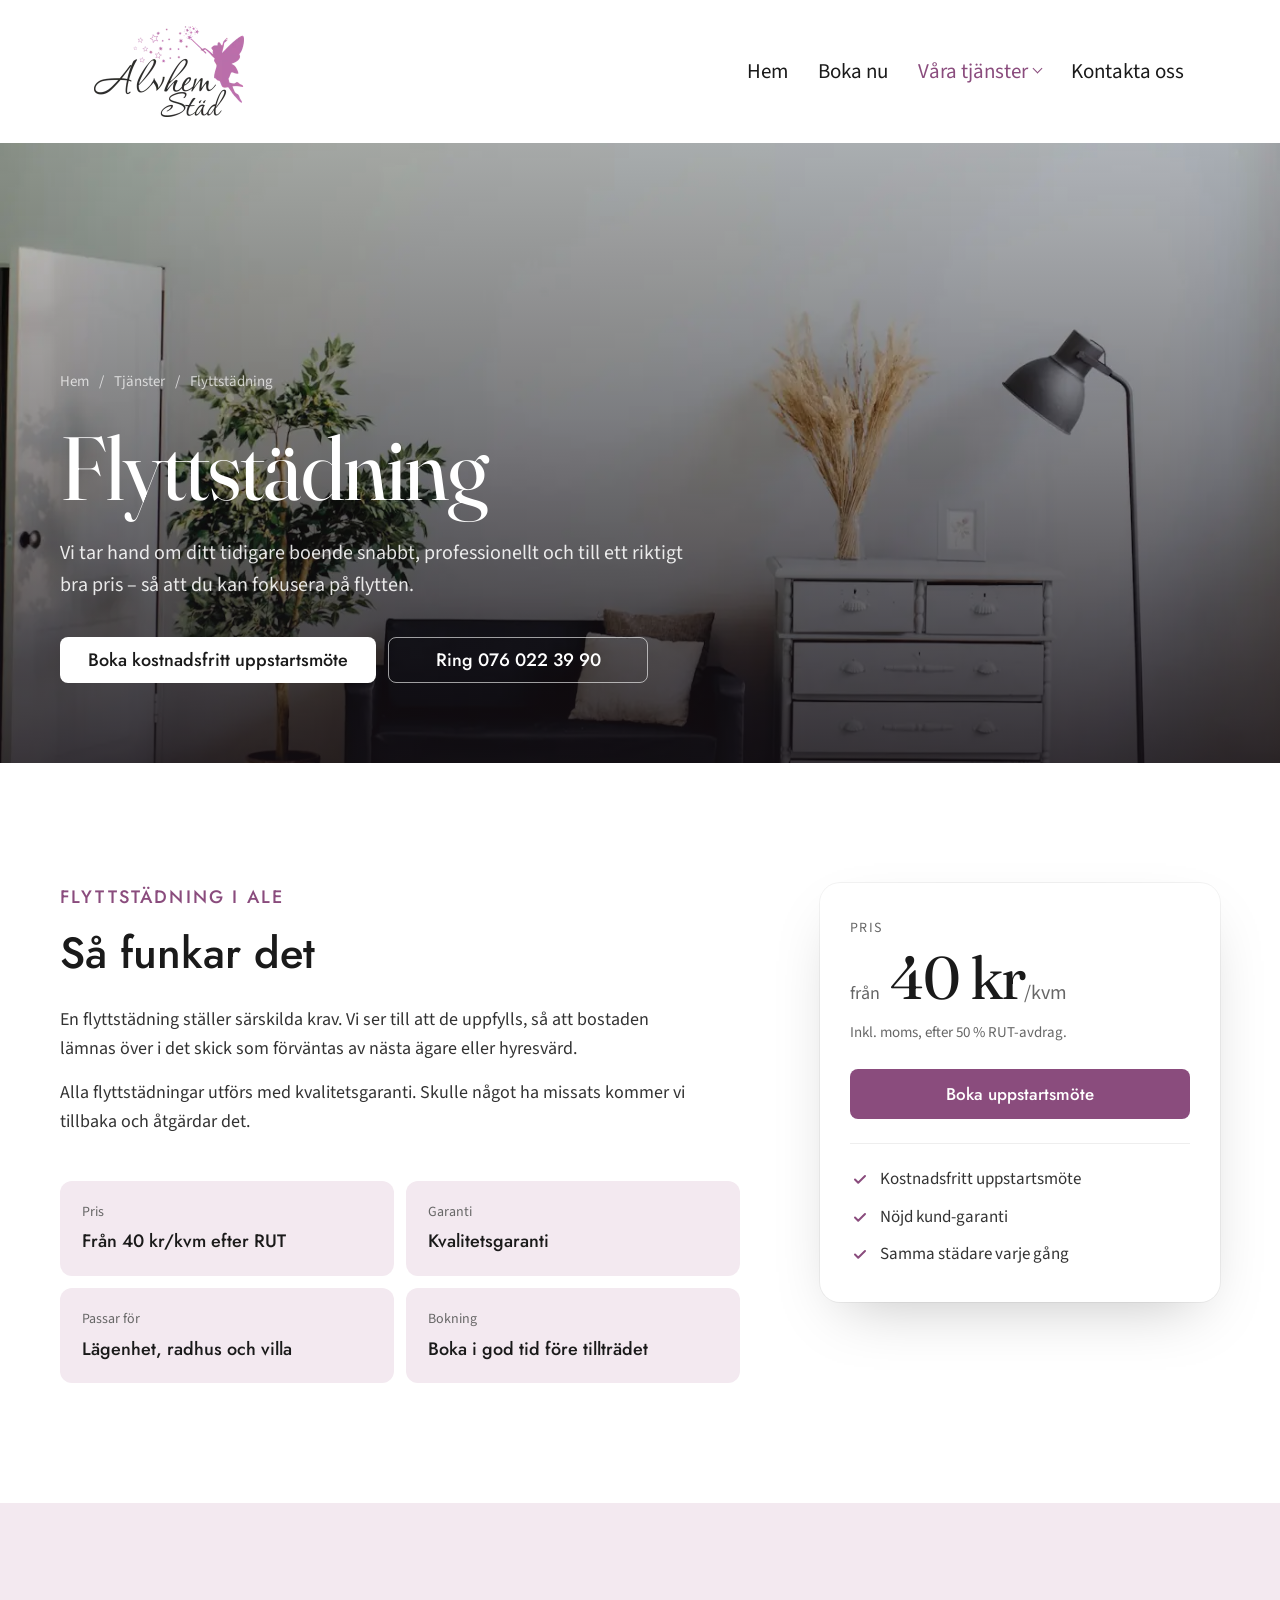
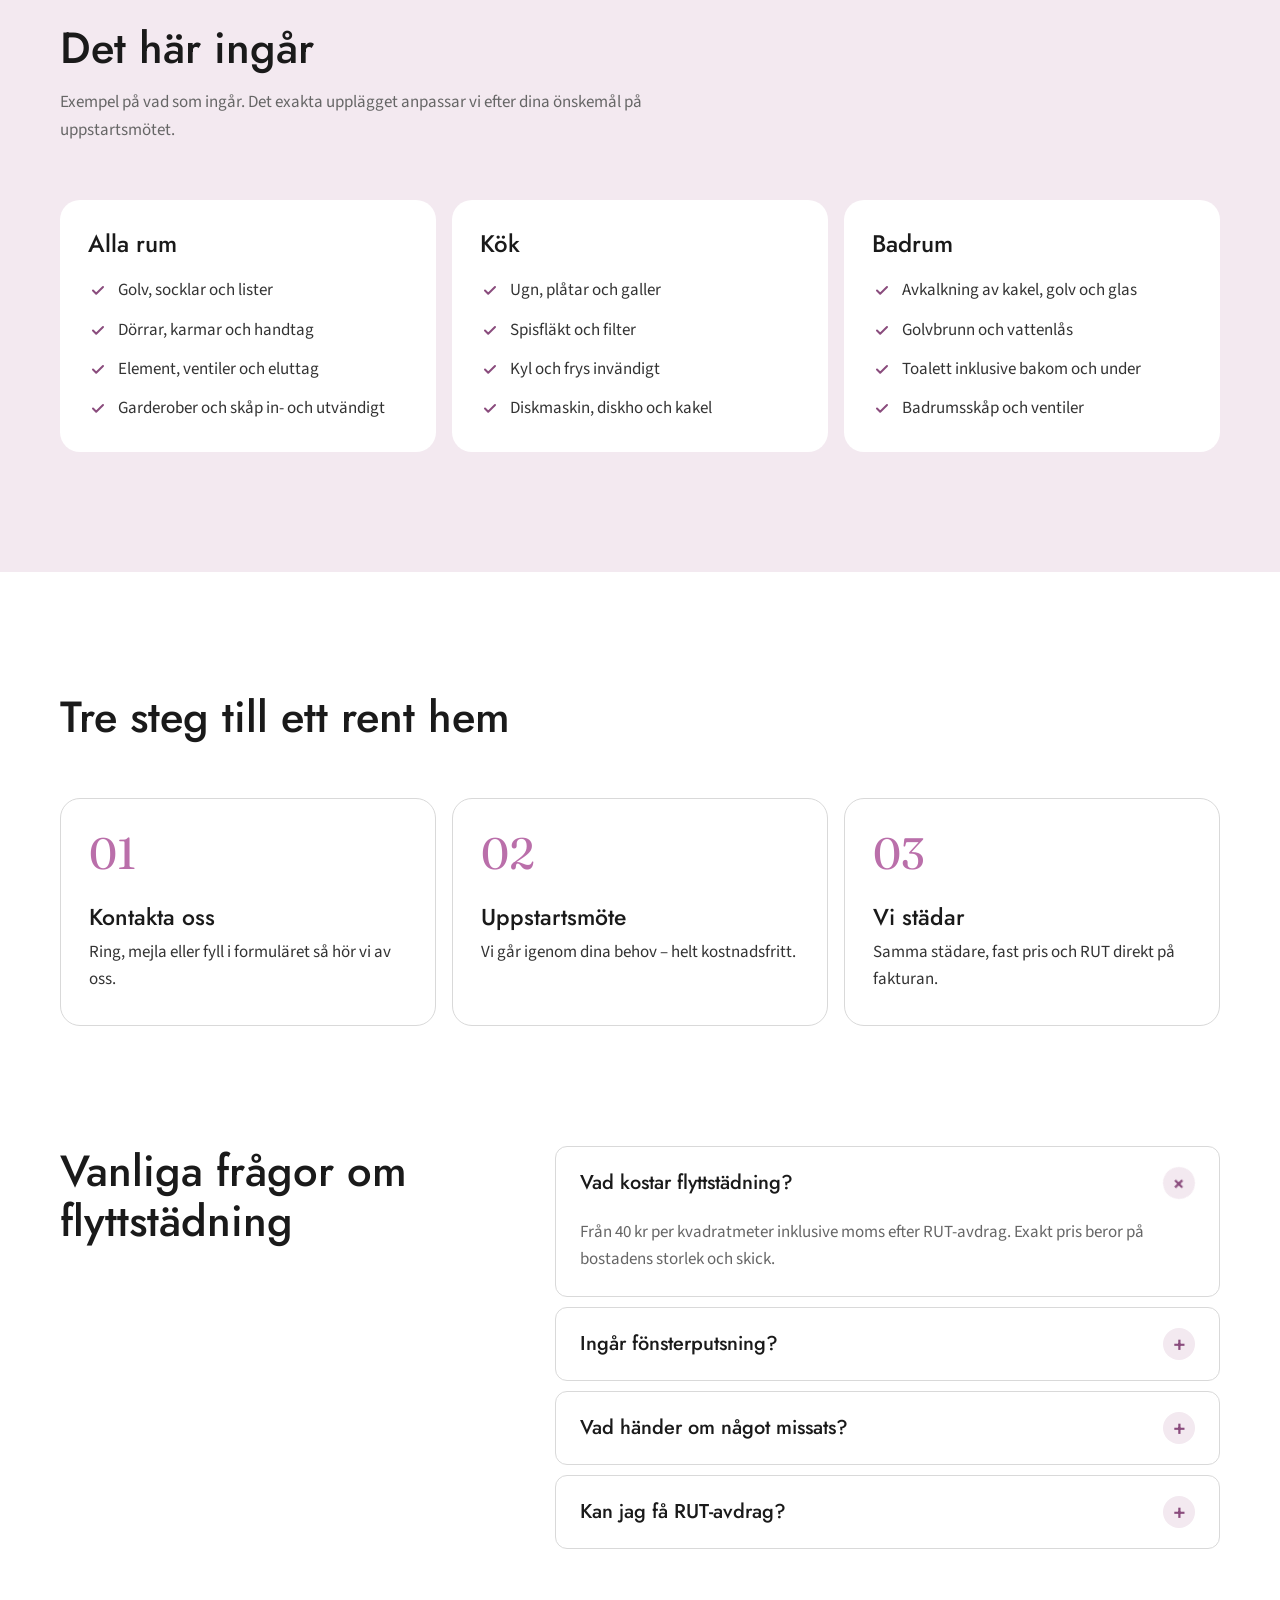
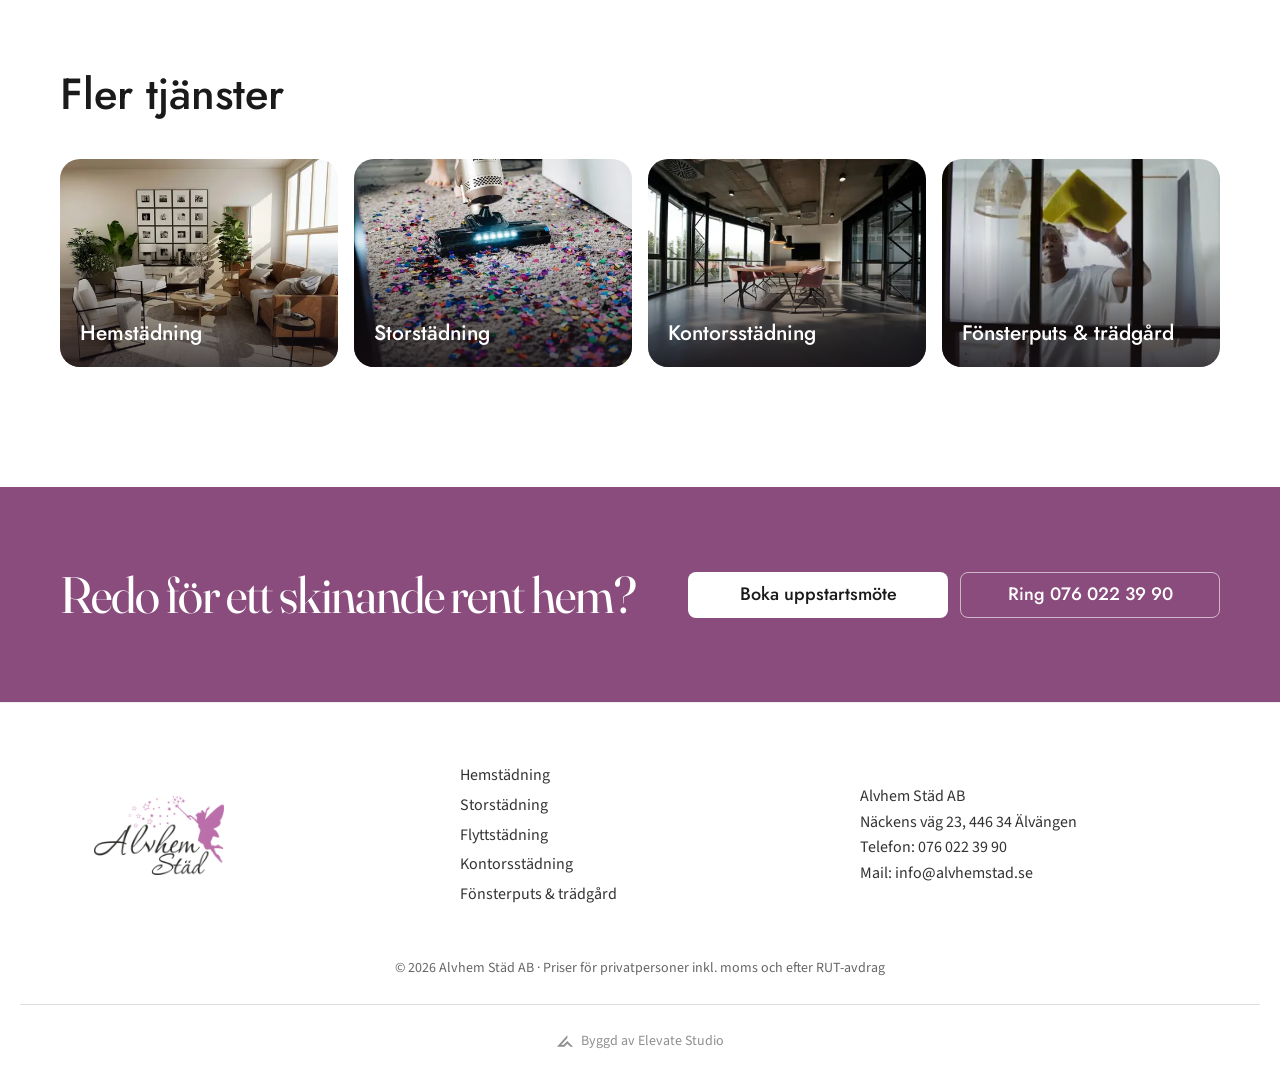
==== commit d6ebd80e: "Lägg till Elevate Studio-credit med logga under footern Co-Authored-By: Claude Fable 5.1 <noreply@an" ====
--- a/flyttstadning.html
+++ b/flyttstadning.html
@@ -24,10 +24,10 @@
   <link rel="preload" href="assets/fonts/source-sans-3-latin-400-normal.woff2" as="font" type="font/woff2" crossorigin>
   <link rel="preload" as="image" imagesrcset="assets/img/flytt-480.webp 480w, assets/img/flytt-800.webp 800w, assets/img/flytt-1200.webp 1200w, assets/img/flytt-1400.webp 1400w" imagesizes="100vw" fetchpriority="high">
   <style>@font-face{font-family:"Fraunces";font-style:normal;font-weight:400;font-display:swap;src:url("assets/fonts/fraunces-var-normal.woff2") format("woff2-variations"),url("assets/fonts/fraunces-var-normal.woff2") format("woff2")}@font-face{font-family:"Fraunces";font-style:italic;font-weight:400;font-display:swap;src:url("assets/fonts/fraunces-var-italic.woff2") format("woff2-variations"),url("assets/fonts/fraunces-var-italic.woff2") format("woff2")}@font-face{font-family:"Jost";font-style:normal;font-weight:500;font-display:swap;src:url("assets/fonts/jost-latin-500-normal.woff2") format("woff2")}@font-face{font-family:"Jost";font-style:normal;font-weight:600;font-display:swap;src:url("assets/fonts/jost-latin-600-normal.woff2") format("woff2")}@font-face{font-family:"Source Sans 3";font-style:normal;font-weight:400;font-display:swap;src:url("assets/fonts/source-sans-3-latin-400-normal.woff2") format("woff2")}@font-face{font-family:"Source Sans 3";font-style:normal;font-weight:600;font-display:swap;src:url("assets/fonts/source-sans-3-latin-600-normal.woff2") format("woff2")}:root{--white:#ffffff;--ink:#1a1a1a;--text:#333333;--muted:#666666;--brand:#8a4c7d;--brand-dark:#6e3a63;--brand-light:#ba6faa;--tint:#f3e9f0;--line:#d9d9d9;--radius:12px;--radius-lg:20px;--maxw:1200px;--gutter:20px;--font-head:"Jost",system-ui,sans-serif;--font-display:"Fraunces",Georgia,serif;--font-body:"Source Sans 3",system-ui,sans-serif}*,*::before,*::after{box-sizing:border-box}html{scroll-behavior:smooth;-webkit-text-size-adjust:100%}body{margin:0;background:var(--white);color:var(--text);font-family:var(--font-body);font-size:17px;line-height:1.6;-webkit-font-smoothing:antialiased;overflow-x:hidden}img{display:block;max-width:100%;height:auto}a{color:inherit;text-decoration:none}h1,h2,h3{font-family:var(--font-head);color:var(--ink);margin:0;font-weight:500;line-height:1.15}p{margin:0}:focus-visible{outline:2px solid var(--brand-light);outline-offset:3px}[id]{scroll-margin-top:110px}.container{width:100%;max-width:var(--maxw);margin:0 auto;padding:0 var(--gutter)}.h2{font-size:clamp(34px,3.4vw,46px)}.h2--center{text-align:center}.skip{position:absolute;left:12px;top:-60px;z-index:100;padding:10px 16px;border-radius:8px;background:var(--ink);color:var(--white);font-weight:600;transition:top .2s}.skip:focus{top:12px}.btn{display:inline-flex;align-items:center;justify-content:center;min-width:260px;height:46px;padding:0 28px;border-radius:8px;border:0;font-family:var(--font-head);font-size:18px;font-weight:500;cursor:pointer;transition:background-color .2s,color .2s,transform .2s}.btn:hover{transform:translateY(-1px)}.btn--white{background:var(--white);color:var(--ink)}.btn--white:hover{background:var(--tint)}.btn--brand{background:var(--brand);color:var(--white);min-width:210px;height:40px;font-size:16px}.btn--brand:hover{background:var(--brand-dark)}.btn--block{width:100%}.header{position:sticky;top:0;z-index:50;background:var(--white);transition:box-shadow .2s}.header.is-scrolled{box-shadow:0 2px 16px rgba(0,0,0,.08)}.header__inner{max-width:var(--maxw);margin:0 auto;padding:0 var(--gutter);height:143px;display:flex;align-items:center;justify-content:space-between;transition:height .25s}.header.is-scrolled .header__inner{height:96px}.header__logo{display:block;position:relative;margin-left:34px}.header__logo .logo-light{position:absolute;inset:0;opacity:0;transition:opacity .25s}.header__logo .logo-dark{transition:opacity .25s}.header__logo img{width:150px;height:auto;transition:width .25s}.header.is-scrolled .header__logo img{width:116px}.header__nav{display:flex;gap:30px;margin-right:36px}.header__nav a{font-family:var(--font-body);font-size:21px;color:var(--ink);transition:color .2s}.header__nav a:hover,.header__nav a.is-active{color:var(--brand)}.header__toggle{display:none;width:44px;height:44px;border:0;background:none;cursor:pointer;position:relative}.header__toggle span{position:absolute;left:10px;right:10px;height:2px;background:var(--ink);transition:transform .25s,opacity .25s}.header__toggle span:nth-child(1){top:14px}.header__toggle span:nth-child(2){top:21px}.header__toggle span:nth-child(3){top:28px}.header.is-open .header__toggle span:nth-child(1){transform:translateY(7px) rotate(45deg)}.header.is-open .header__toggle span:nth-child(2){opacity:0}.header.is-open .header__toggle span:nth-child(3){transform:translateY(-7px) rotate(-45deg)}.header__mobile{display:grid;padding:8px var(--gutter) 20px;border-top:1px solid var(--line);background:var(--white)}.header__mobile[hidden]{display:none}.header__mobile a{padding:12px 0;font-size:20px;color:var(--ink);border-bottom:1px solid #eee}.has-hero .header{position:fixed;left:0;right:0;background:transparent}.has-hero .header.is-scrolled,.has-hero .header.is-open{background:var(--white)}.has-hero .header:not(.is-scrolled):not(.is-open) .logo-dark{opacity:0}.has-hero .header:not(.is-scrolled):not(.is-open) .logo-light{opacity:1}.has-hero .header:not(.is-scrolled):not(.is-open) .header__nav>a,.has-hero .header:not(.is-scrolled):not(.is-open) .dropdown__toggle{color:var(--white)}.has-hero .header:not(.is-scrolled):not(.is-open) .header__nav>a:hover,.has-hero .header:not(.is-scrolled):not(.is-open) .dropdown:hover .dropdown__toggle{color:#e7c3df}.has-hero .header:not(.is-scrolled):not(.is-open) .header__toggle span{background:var(--white)}.has-hero .hero::before{content:"";position:absolute;inset:0 0 auto;height:220px;z-index:-1;background:linear-gradient(180deg,rgba(20,14,19,.55),transparent);pointer-events:none}.has-hero .hero__content{padding-top:150px}.hero{position:relative;height:100vh;height:100svh;min-height:620px;display:flex;align-items:center;color:var(--white);overflow:hidden;isolation:isolate}.hero__videos{position:absolute;inset:0;z-index:-2;background:#2a2428}.hero__poster,.hero__bg{position:absolute;inset:0;width:100%;height:100%;object-fit:cover;object-position:50% 50%}.hero__bg{opacity:0;transition:opacity 1.2s ease}.hero__bg.is-active{opacity:1}.hero::after{content:"";position:absolute;inset:0;z-index:-1;background:linear-gradient(90deg,rgba(20,14,19,.72) 0%,rgba(20,14,19,.45) 55%,rgba(20,14,19,.25) 100%)}.hero__content{padding-top:60px;padding-bottom:60px}.hero__title{color:var(--white);font-size:clamp(48px,7vw,104px);line-height:1.02;max-width:900px}.hero__lead{margin-top:48px;max-width:790px;font-size:21px;line-height:1.6;color:var(--white)}.hero .btn{margin-top:56px}.about{position:relative;padding:130px 0 150px;overflow:hidden}.about__art{position:absolute;left:-20px;top:50%;transform:translateY(-50%);width:360px;height:auto;color:var(--brand-light);opacity:.55}.about__grid{display:grid;grid-template-columns:360px 1fr}.about__text{max-width:860px}.about__text .h2{margin-bottom:36px}.about__text p{font-size:17px;margin-bottom:14px}.about__text .btn{margin-top:26px}.display{font-family:var(--font-display);font-weight:400;letter-spacing:-0.02em;font-variation-settings:"opsz" 144}.display em{font-style:italic;color:var(--brand-light)}.hero .display em{color:#e7c3df}.display--sm{font-size:clamp(34px,4vw,56px);line-height:1.08}.kicker{font-family:var(--font-head);font-size:15px;font-weight:500;letter-spacing:.12em;text-transform:uppercase;color:var(--brand);margin-bottom:18px}.kicker--light{color:#e7c3df}.why{background:#2b1a27;color:rgba(255,255,255,.78);padding:140px 0;position:relative;overflow:hidden}.why::before{content:"";position:absolute;width:700px;height:700px;right:-200px;top:-260px;border-radius:50%;background:radial-gradient(circle,rgba(186,111,170,.28),transparent 65%);pointer-events:none}.why__grid{position:relative;display:grid;grid-template-columns:0.9fr 1.1fr;gap:64px 80px;align-items:start}.why .display{color:var(--white)}.why__lead{margin-top:28px;font-size:18px;max-width:440px}.why__seal{width:200px;margin-top:44px}.why__stats{display:grid;grid-template-columns:1fr 1fr;gap:16px}.stat{background:rgba(255,255,255,.05);border:1px solid rgba(255,255,255,.1);border-radius:var(--radius-lg);padding:30px 28px 32px;transition:background-color .25s,transform .25s}.stat:hover{background:rgba(255,255,255,.08);transform:translateY(-3px)}.stat__num{font-family:var(--font-display);font-size:64px;line-height:1;color:var(--white);letter-spacing:-0.03em}.stat__num small{font-size:26px;color:#e7c3df;letter-spacing:0}.stat h3{color:var(--white);font-size:21px;margin:22px 0 8px}.stat p:last-child{font-size:16px}.why__promises{grid-column:1 / -1;list-style:none;margin:0;padding:32px 0 0;border-top:1px solid rgba(255,255,255,.12);display:flex;flex-wrap:wrap;gap:16px 48px}.why__promises li{display:flex;align-items:center;gap:12px;font-family:var(--font-head);font-size:18px;color:var(--white)}.why__promises svg{width:24px;height:24px;color:#e7c3df;flex:none}.services{padding:120px 0 140px}.services__lead{text-align:center;margin-top:16px;color:var(--muted)}.services__grid{margin-top:64px;display:grid;grid-template-columns:repeat(4,1fr);gap:24px}.card{position:relative;transition:transform .25s,box-shadow .25s;border:1px solid var(--line);border-radius:var(--radius-lg);overflow:hidden;background:var(--white);display:flex;flex-direction:column}.card img{aspect-ratio:4 / 3;object-fit:cover;width:100%}.card__body{padding:22px 22px 26px;display:flex;flex-direction:column;gap:10px;flex:1}.card h3{font-size:24px}.card:hover{transform:translateY(-4px);box-shadow:0 18px 40px -20px rgba(0,0,0,.25)}.card__link::after{content:"";position:absolute;inset:0}.card__more{font-family:var(--font-head);font-weight:500;color:var(--brand);font-size:15px}.services__extra a{color:var(--brand)}.card__body>p{font-size:16px}.card__price{margin-top:auto;padding-top:8px;font-family:var(--font-head);font-size:24px;font-weight:600;color:var(--brand)}.card__note{font-size:14px !important;color:var(--muted)}.services__extra{margin-top:56px;text-align:center;font-size:20px;font-family:var(--font-head);color:var(--ink)}.terms{list-style:none;margin:28px auto 0;padding:0;max-width:760px;display:grid;gap:6px;text-align:center;font-size:15px;color:var(--muted)}.contact{position:relative;padding:0 0 160px}.contact__panel{position:absolute;right:0;top:0;width:40%;height:calc(100% - 80px);background:var(--brand);border-radius:var(--radius-lg) 0 0 var(--radius-lg);overflow:hidden}.contact__panel::before{content:"";position:absolute;inset:0;background-image:radial-gradient(circle at 1px 1px,rgba(255,255,255,.18) 1.2px,transparent 0);background-size:22px 22px}.contact__grid{position:relative;display:grid;grid-template-columns:1fr 440px;gap:60px;padding-top:70px;align-items:start}.contact__kicker{font-family:var(--font-head);font-size:24px;color:var(--brand);margin-bottom:14px}.contact__lead{margin-top:30px;max-width:460px}.contact__details{margin-top:80px;display:flex;align-items:flex-start;gap:40px;flex-wrap:wrap}.contact__details p{margin-bottom:26px}.contact__details a:hover{color:var(--brand)}.contact__seal{width:220px}.form{margin-top:160px;background:var(--white);border-radius:var(--radius-lg);padding:36px 30px 30px;box-shadow:0 10px 40px rgba(0,0,0,.12);display:grid;gap:18px}.field{display:grid;gap:6px}.field label{font-size:13px;color:var(--ink)}.field input,.field select,.field textarea{width:100%;font:inherit;font-size:16px;color:var(--ink);background:var(--white);border:1px solid #b8b8b8;border-radius:4px;padding:8px 10px;min-height:40px;-webkit-appearance:none;appearance:none}.field select{background-image:linear-gradient(45deg,transparent 50%,var(--ink) 50%),linear-gradient(135deg,var(--ink) 50%,transparent 50%);background-position:calc(100% - 18px) 17px,calc(100% - 13px) 17px;background-size:5px 5px;background-repeat:no-repeat;padding-right:36px}.field textarea{resize:vertical;min-height:100px}.field input:focus,.field select:focus,.field textarea:focus{outline:none;border-color:var(--brand);box-shadow:0 0 0 3px var(--tint)}.field.is-invalid input{border-color:#c0392b}.form__status{font-size:14px;color:var(--muted);min-height:1.4em}.footer{border-top:1px solid #eee;padding:60px 0 30px}.footer__grid{display:grid;grid-template-columns:1fr 1fr 1fr;gap:40px;align-items:center}.footer__logo{width:130px;margin-left:34px}.footer p{font-size:16px}.footer a:hover{color:var(--brand)}.footer__copy{margin-top:50px;text-align:center;font-size:14px !important;color:var(--muted)}.dropdown{position:relative}.dropdown__toggle{font-family:var(--font-body);font-size:21px;color:var(--ink);display:inline-flex;align-items:center;gap:6px}.dropdown__toggle::after{content:"";width:7px;height:7px;border-right:1.5px solid currentColor;border-bottom:1.5px solid currentColor;transform:translateY(-3px) rotate(45deg);transition:transform .2s}.dropdown__toggle.is-active,.dropdown:hover .dropdown__toggle{color:var(--brand)}.dropdown__menu{position:absolute;top:calc(100% + 14px);left:50%;transform:translate(-50%,8px);min-width:260px;padding:10px;background:var(--white);border-radius:14px;box-shadow:0 20px 50px -12px rgba(0,0,0,.22),0 0 0 1px rgba(0,0,0,.04);display:grid;opacity:0;visibility:hidden;transition:opacity .2s,transform .2s,visibility .2s}.dropdown__menu::before{content:"";position:absolute;left:0;right:0;top:-16px;height:16px}.dropdown:hover .dropdown__menu,.dropdown:focus-within .dropdown__menu{opacity:1;visibility:visible;transform:translate(-50%,0)}.dropdown__menu a{font-size:17px !important;padding:10px 14px;border-radius:8px}.dropdown__menu a:hover,.dropdown__menu a[aria-current]{background:var(--tint);color:var(--brand)}.header__mobile a.sub{padding-left:18px;font-size:17px;color:var(--muted)}.btn--outline{background:transparent;color:var(--white);border:1px solid rgba(255,255,255,.6)}.btn--outline:hover{border-color:var(--white);background:rgba(255,255,255,.08)}.page-hero{position:relative;min-height:620px;display:flex;align-items:flex-end;color:var(--white);isolation:isolate;overflow:hidden}.page-hero__bg{position:absolute;inset:0;width:100%;height:100%;object-fit:cover;z-index:-2}.page-hero::after{content:"";position:absolute;inset:0;z-index:-1;background:linear-gradient(0deg,rgba(20,14,19,.82) 0%,rgba(20,14,19,.45) 55%,rgba(20,14,19,.2) 100%)}.page-hero__content{padding-top:120px;padding-bottom:80px}.page-hero .display{color:var(--white);font-size:clamp(48px,7vw,96px);line-height:1.02}.page-hero__lead{margin-top:24px;max-width:640px;font-size:20px;color:rgba(255,255,255,.88)}.page-hero__actions{margin-top:36px;display:flex;flex-wrap:wrap;gap:12px}.crumbs{display:flex;gap:10px;flex-wrap:wrap;font-size:15px;color:rgba(255,255,255,.7);margin-bottom:28px}.crumbs a:hover{color:var(--white)}.svc-intro{padding:120px 0}.svc-intro__grid{display:grid;grid-template-columns:1fr 400px;gap:80px;align-items:start}.svc-intro__text .h2{margin-bottom:28px}.svc-intro__text>p{font-size:18px;margin-bottom:16px;max-width:640px}.facts{margin:44px 0 0;display:grid;grid-template-columns:1fr 1fr;gap:12px}.facts div{padding:20px 22px;border-radius:var(--radius);background:var(--tint)}.facts dt{font-size:14px;color:var(--muted)}.facts dd{margin:4px 0 0;font-family:var(--font-head);font-size:18px;font-weight:500;color:var(--ink)}.price-card{position:sticky;top:120px;padding:34px 30px;border-radius:var(--radius-lg);background:var(--white);box-shadow:0 24px 60px -24px rgba(0,0,0,.25),0 0 0 1px rgba(0,0,0,.05)}.price-card__label{font-size:14px;letter-spacing:.1em;text-transform:uppercase;color:var(--muted)}.price-card__price{margin-top:8px;font-family:var(--font-display);font-size:60px;line-height:1;color:var(--ink);letter-spacing:-0.03em}.price-card__price small{font-family:var(--font-body);font-size:20px;color:var(--muted);letter-spacing:0}.price-from{font-family:var(--font-body);font-size:18px;color:var(--muted);letter-spacing:0}.price-card__note{margin:14px 0 24px;font-size:15px;color:var(--muted)}.price-card .btn{height:50px;font-size:17px}.price-card__list{list-style:none;margin:24px 0 0;padding:22px 0 0;border-top:1px solid #eee;display:grid;gap:10px}.price-card__list li,.includes li{display:flex;gap:10px;align-items:flex-start}.price-card__list svg,.includes svg{width:20px;height:20px;flex:none;margin-top:3px;color:var(--brand)}.includes{background:var(--tint);padding:120px 0}.includes__lead{margin-top:16px;color:var(--muted);max-width:620px}.includes__grid{margin-top:56px;display:grid;grid-template-columns:repeat(3,1fr);gap:16px}@media (min-width:861px){.includes__grid:has(>:nth-child(2):last-child){grid-template-columns:repeat(2,1fr)}}.includes__group{background:var(--white);border-radius:var(--radius-lg);padding:30px 28px}.includes__group h3{font-size:24px;margin-bottom:20px}.includes ul{list-style:none;margin:0;padding:0;display:grid;gap:12px}.steps{padding:120px 0}.steps__list{list-style:none;margin:56px 0 0;padding:0;display:grid;grid-template-columns:repeat(3,1fr);gap:16px;counter-reset:none}.steps__list li{padding:32px 28px;border:1px solid var(--line);border-radius:var(--radius-lg)}.steps__num{font-family:var(--font-display);font-size:44px;color:var(--brand-light);line-height:1}.steps__list h3{font-size:23px;margin:26px 0 8px}.svc-faq{padding:0 0 120px}.svc-faq__grid{display:grid;grid-template-columns:1fr 1.6fr;gap:80px;align-items:start}.faq{display:grid;gap:10px}.faq__item{border:1px solid var(--line);border-radius:var(--radius);padding:0 24px}.faq__item summary{list-style:none;cursor:pointer;display:flex;justify-content:space-between;align-items:center;gap:20px;padding:20px 0;font-family:var(--font-head);font-size:20px;font-weight:500;color:var(--ink)}.faq__item summary::-webkit-details-marker{display:none}.faq__item summary::after{content:"+";flex:none;width:32px;height:32px;border-radius:50%;background:var(--tint);color:var(--brand);display:grid;place-items:center;font-size:20px;transition:transform .25s}.faq__item[open] summary::after{transform:rotate(45deg)}.faq__item p{padding:0 0 22px;color:var(--muted)}.others{padding:0 0 120px}.others__grid{margin-top:40px;display:grid;grid-template-columns:repeat(4,1fr);gap:16px}.other{position:relative;display:block;border-radius:var(--radius-lg);overflow:hidden;aspect-ratio:4 / 3;isolation:isolate}.other img{position:absolute;inset:0;width:100%;height:100%;object-fit:cover;z-index:-2;transition:transform .6s}.other::after{content:"";position:absolute;inset:0;z-index:-1;background:linear-gradient(0deg,rgba(20,14,19,.75),rgba(20,14,19,0) 60%)}.other span{position:absolute;left:20px;bottom:16px;color:var(--white);font-family:var(--font-head);font-size:21px;font-weight:500}.other:hover img{transform:scale(1.05)}.cta-band{background:var(--brand);color:var(--white);padding:80px 0}.cta-band__inner{display:flex;align-items:center;justify-content:space-between;gap:32px}.cta-band .display{color:var(--white);max-width:620px}.cta-band__actions{display:flex;flex-wrap:wrap;gap:12px}.footer__links{display:grid;gap:4px}.footer address{font-style:normal;font-size:16px}.home-faq{padding:0 0 140px}.footer__links a{font-size:16px}@media (prefers-reduced-motion:reduce){html{scroll-behavior:auto}*,*::before,*::after{transition:none !important}}@media (max-width:1080px){.services__grid{grid-template-columns:repeat(2,1fr)}.why__grid{grid-template-columns:1fr}.svc-intro__grid{grid-template-columns:1fr}.price-card{position:static;max-width:520px}.about__grid{grid-template-columns:220px 1fr}.about__art{width:240px}.contact__grid{grid-template-columns:1fr}.contact__panel{width:100%;top:auto;bottom:0;height:420px;border-radius:0}.form{margin-top:0;max-width:560px;width:100%;justify-self:center}}@media (max-width:860px){.header__nav{display:none}.header__toggle{display:block}.header__inner,.header.is-scrolled .header__inner{height:84px}.header__logo{margin-left:0}.header__logo img,.header.is-scrolled .header__logo img{width:110px}.hero{min-height:calc(100svh - 84px)}.hero__lead{margin-top:36px;font-size:18px}.hero .btn{margin-top:36px}.about{padding:80px 0}.about__art{left:auto;right:-60px;top:40px;transform:none;width:200px;opacity:.3}.about__grid{grid-template-columns:1fr}.why{padding:80px 0}.why__seal{width:160px;margin-top:28px}.page-hero{min-height:520px}.svc-intro,.includes,.steps,.svc-faq,.others{padding:72px 0}.includes__grid,.steps__list{grid-template-columns:1fr}.svc-faq__grid{grid-template-columns:1fr;gap:28px}.others__grid{grid-template-columns:1fr 1fr}.cta-band__inner{flex-direction:column;align-items:flex-start}.services{padding:80px 0}.contact{padding-bottom:80px}.contact__grid{padding-top:40px}.contact__details{margin-top:40px}.footer__grid{grid-template-columns:1fr;text-align:center;gap:20px}.footer__logo{margin:0 auto}}@media (max-width:560px){.services__grid{grid-template-columns:1fr}.why__stats{grid-template-columns:1fr}.stat__num{font-size:52px}.facts{grid-template-columns:1fr}.others__grid{grid-template-columns:1fr}.faq__item summary{font-size:18px}.btn{min-width:0;width:100%}.hero__title{font-size:clamp(46px,14vw,60px)}.form{padding:26px 20px}}</style>
-  <script type="application/ld+json">{"@context":"https://schema.org","@type":"HouseCleaningService","@id":"https://www.alvhemstad.se/#foretag","name":"Alvhem Städ AB","alternateName":"Alvhem Städ","description":"Städfirma i Älvängen, Ale kommun. Hemstädning, storstädning, flyttstädning, kontorsstädning, fönsterputsning och trädgårdsarbete med fasta priser och 50 % RUT-avdrag direkt på fakturan.","url":"https://www.alvhemstad.se/","logo":"https://www.alvhemstad.se/assets/img/logo.png","image":"https://www.alvhemstad.se/assets/img/hero-fonster-poster.jpg","telephone":"+46760223990","email":"info@alvhemstad.se","priceRange":"230–350 kr/h","currenciesAccepted":"SEK","address":{"@type":"PostalAddress","streetAddress":"Näckens väg 23","postalCode":"446 34","addressLocality":"Älvängen","addressRegion":"Västra Götalands län","addressCountry":"SE"},"areaServed":[{"@type":"City","name":"Älvängen"},{"@type":"AdministrativeArea","name":"Ale kommun"}],"hasMap":"https://www.google.com/maps/dir//N%C3%A4ckens+v%C3%A4g+23,+44634+%C3%84lv%C3%A4ngen","award":"Certifierad kvalitetspartner 2024","knowsLanguage":"sv","hasOfferCatalog":{"@type":"OfferCatalog","name":"Städtjänster","itemListElement":[{"@type":"Offer","itemOffered":{"@type":"Service","name":"Hemstädning","url":"https://www.alvhemstad.se/hemstadning.html"}},{"@type":"Offer","itemOffered":{"@type":"Service","name":"Storstädning","url":"https://www.alvhemstad.se/storstadning.html"}},{"@type":"Offer","itemOffered":{"@type":"Service","name":"Flyttstädning","url":"https://www.alvhemstad.se/flyttstadning.html"}},{"@type":"Offer","itemOffered":{"@type":"Service","name":"Kontorsstädning","url":"https://www.alvhemstad.se/kontorsstadning.html"}},{"@type":"Offer","itemOffered":{"@type":"Service","name":"Fönsterputs & trädgård","url":"https://www.alvhemstad.se/fonsterputsning-tradgard.html"}}]}}</script>
+  <script type="application/ld+json">{"@context":"https://schema.org","@type":"HouseCleaningService","@id":"https://www.alvhemstad.se/#foretag","name":"Alvhem Städ AB","alternateName":"Alvhem Städ","description":"Städfirma i Älvängen, Ale kommun. Hemstädning, storstädning, flyttstädning, kontorsstädning, fönsterputsning och trädgårdsarbete med fasta priser och 50 % RUT-avdrag direkt på fakturan.","url":"https://www.alvhemstad.se/","logo":"https://www.alvhemstad.se/assets/img/logo.png","image":"https://www.alvhemstad.se/assets/img/hero-fonster-poster.jpg","telephone":"+46760223990","email":"info@alvhemstad.se","priceRange":"249–350 kr/h","currenciesAccepted":"SEK","address":{"@type":"PostalAddress","streetAddress":"Näckens väg 23","postalCode":"446 34","addressLocality":"Älvängen","addressRegion":"Västra Götalands län","addressCountry":"SE"},"areaServed":[{"@type":"City","name":"Älvängen"},{"@type":"AdministrativeArea","name":"Ale kommun"}],"hasMap":"https://www.google.com/maps/dir//N%C3%A4ckens+v%C3%A4g+23,+44634+%C3%84lv%C3%A4ngen","award":"Certifierad kvalitetspartner 2024","knowsLanguage":"sv","hasOfferCatalog":{"@type":"OfferCatalog","name":"Städtjänster","itemListElement":[{"@type":"Offer","itemOffered":{"@type":"Service","name":"Hemstädning","url":"https://www.alvhemstad.se/hemstadning.html"}},{"@type":"Offer","itemOffered":{"@type":"Service","name":"Storstädning","url":"https://www.alvhemstad.se/storstadning.html"}},{"@type":"Offer","itemOffered":{"@type":"Service","name":"Flyttstädning","url":"https://www.alvhemstad.se/flyttstadning.html"}},{"@type":"Offer","itemOffered":{"@type":"Service","name":"Kontorsstädning","url":"https://www.alvhemstad.se/kontorsstadning.html"}},{"@type":"Offer","itemOffered":{"@type":"Service","name":"Fönsterputs & trädgård","url":"https://www.alvhemstad.se/fonsterputsning-tradgard.html"}}]}}</script>
   <script type="application/ld+json">{"@context":"https://schema.org","@type":"Service","name":"Flyttstädning","serviceType":"Flyttstädning","description":"Flyttstädning i Ale från 40 kr/kvm inkl. moms efter RUT. Snabbt, professionellt och med kvalitetsgaranti.","url":"https://www.alvhemstad.se/flyttstadning.html","image":"https://www.alvhemstad.se/assets/img/flytt-1200.webp","provider":{"@id":"https://www.alvhemstad.se/#foretag"},"areaServed":[{"@type":"City","name":"Älvängen"},{"@type":"AdministrativeArea","name":"Ale kommun"}],"offers":{"@type":"Offer","priceCurrency":"SEK","price":"40","priceSpecification":{"@type":"UnitPriceSpecification","price":"40","priceCurrency":"SEK","description":"Inkl. moms, efter 50 % RUT-avdrag.","unitCode":"MTK","minPrice":"40"}}}</script>
   <script type="application/ld+json">{"@context":"https://schema.org","@type":"BreadcrumbList","itemListElement":[{"@type":"ListItem","position":1,"name":"Hem","item":"https://www.alvhemstad.se/"},{"@type":"ListItem","position":2,"name":"Tjänster","item":"https://www.alvhemstad.se/#tjanster"},{"@type":"ListItem","position":3,"name":"Flyttstädning","item":"https://www.alvhemstad.se/flyttstadning.html"}]}</script>
-  <script type="application/ld+json">{"@context":"https://schema.org","@type":"FAQPage","mainEntity":[{"@type":"Question","name":"Vad kostar flyttstädning?","acceptedAnswer":{"@type":"Answer","text":"Från 40 kr per kvadratmeter inklusive moms efter RUT-avdrag. Exakt pris beror på bostadens storlek och skick."}},{"@type":"Question","name":"Ingår fönsterputsning?","acceptedAnswer":{"@type":"Answer","text":"Fönsterputsning kan läggas till. Berätta när du bokar så tar vi med det i offerten."}},{"@type":"Question","name":"Vad händer om något missats?","acceptedAnswer":{"@type":"Answer","text":"Alla flyttstädningar har kvalitetsgaranti. Hör av dig så åtgärdar vi det."}},{"@type":"Question","name":"Kan jag få RUT-avdrag?","acceptedAnswer":{"@type":"Answer","text":"Ja, du får 50 % RUT-avdrag direkt på fakturan."}}]}</script>
+  <script type="application/ld+json">{"@context":"https://schema.org","@type":"FAQPage","mainEntity":[{"@type":"Question","name":"Vad kostar flyttstädning?","acceptedAnswer":{"@type":"Answer","text":"Från 40 kr per kvadratmeter inklusive moms efter RUT-avdrag. Exakt pris beror på bostadens storlek och skick."}},{"@type":"Question","name":"Ingår fönsterputsning?","acceptedAnswer":{"@type":"Answer","text":"Fönsterputsning kan läggas till för 299 kr per timme inklusive moms efter RUT-avdrag. Berätta när du bokar."}},{"@type":"Question","name":"Vad händer om något missats?","acceptedAnswer":{"@type":"Answer","text":"Alla flyttstädningar har kvalitetsgaranti. Hör av dig så åtgärdar vi det."}},{"@type":"Question","name":"Kan jag få RUT-avdrag?","acceptedAnswer":{"@type":"Answer","text":"Ja, du får 50 % RUT-avdrag direkt på fakturan."}}]}</script>
 </head>
 <body>
 
@@ -171,7 +171,7 @@
         </details>
         <details class="faq__item">
           <summary>Ingår fönsterputsning?</summary>
-          <p>Fönsterputsning kan läggas till. Berätta när du bokar så tar vi med det i offerten.</p>
+          <p>Fönsterputsning kan läggas till för 299 kr per timme inklusive moms efter RUT-avdrag. Berätta när du bokar.</p>
         </details>
         <details class="faq__item">
           <summary>Vad händer om något missats?</summary>
@@ -234,6 +234,9 @@
     <address>Alvhem Städ AB<br>Näckens väg 23, 446 34 Älvängen<br>Telefon: <a href="tel:+46760223990">076 022 39 90</a><br>Mail: <a href="mailto:info@alvhemstad.se">info@alvhemstad.se</a></address>
   </div>
   <p class="footer__copy">© <span id="year">2026</span> Alvhem Städ AB · Priser för privatpersoner inkl. moms och efter RUT-avdrag</p>
+<!-- elevate-credit -->
+<style>.elevate-credit{max-width:1240px;margin:24px auto 0;padding:20px 16px 0;border-top:1px solid rgba(128,128,128,.25);display:flex;justify-content:center;box-sizing:border-box}.elevate-credit a{display:inline-flex;align-items:center;gap:8px;padding:8px 0;font:inherit;font-size:13px;line-height:1;color:inherit;opacity:.55;text-decoration:none;transition:opacity .2s}.elevate-credit a:hover,.elevate-credit a:focus-visible{opacity:1}.elevate-credit svg{width:16px;height:16px;flex:none;display:block}@media(min-width:1024px){.elevate-credit a{font-size:14px}}</style>
+<div class="elevate-credit"><a href="https://elevatestudio.nu" target="_blank" rel="noopener"><svg viewBox="0 0 1884.3 1353.9" aria-hidden="true"><path d="M0.0 1353.9 L1218.7 0.0 L1218.7 329.1 L479.7 1136.4 L786.7 1132.4 L1215.5 687.4 L1884.3 1349.9 L1590.1 1349.9 L1218.6 994.7 L865.4 1349.9Z" fill="currentColor"/></svg>Byggd av Elevate Studio</a></div>
 </footer>
 
 <script src="main.js" defer></script>
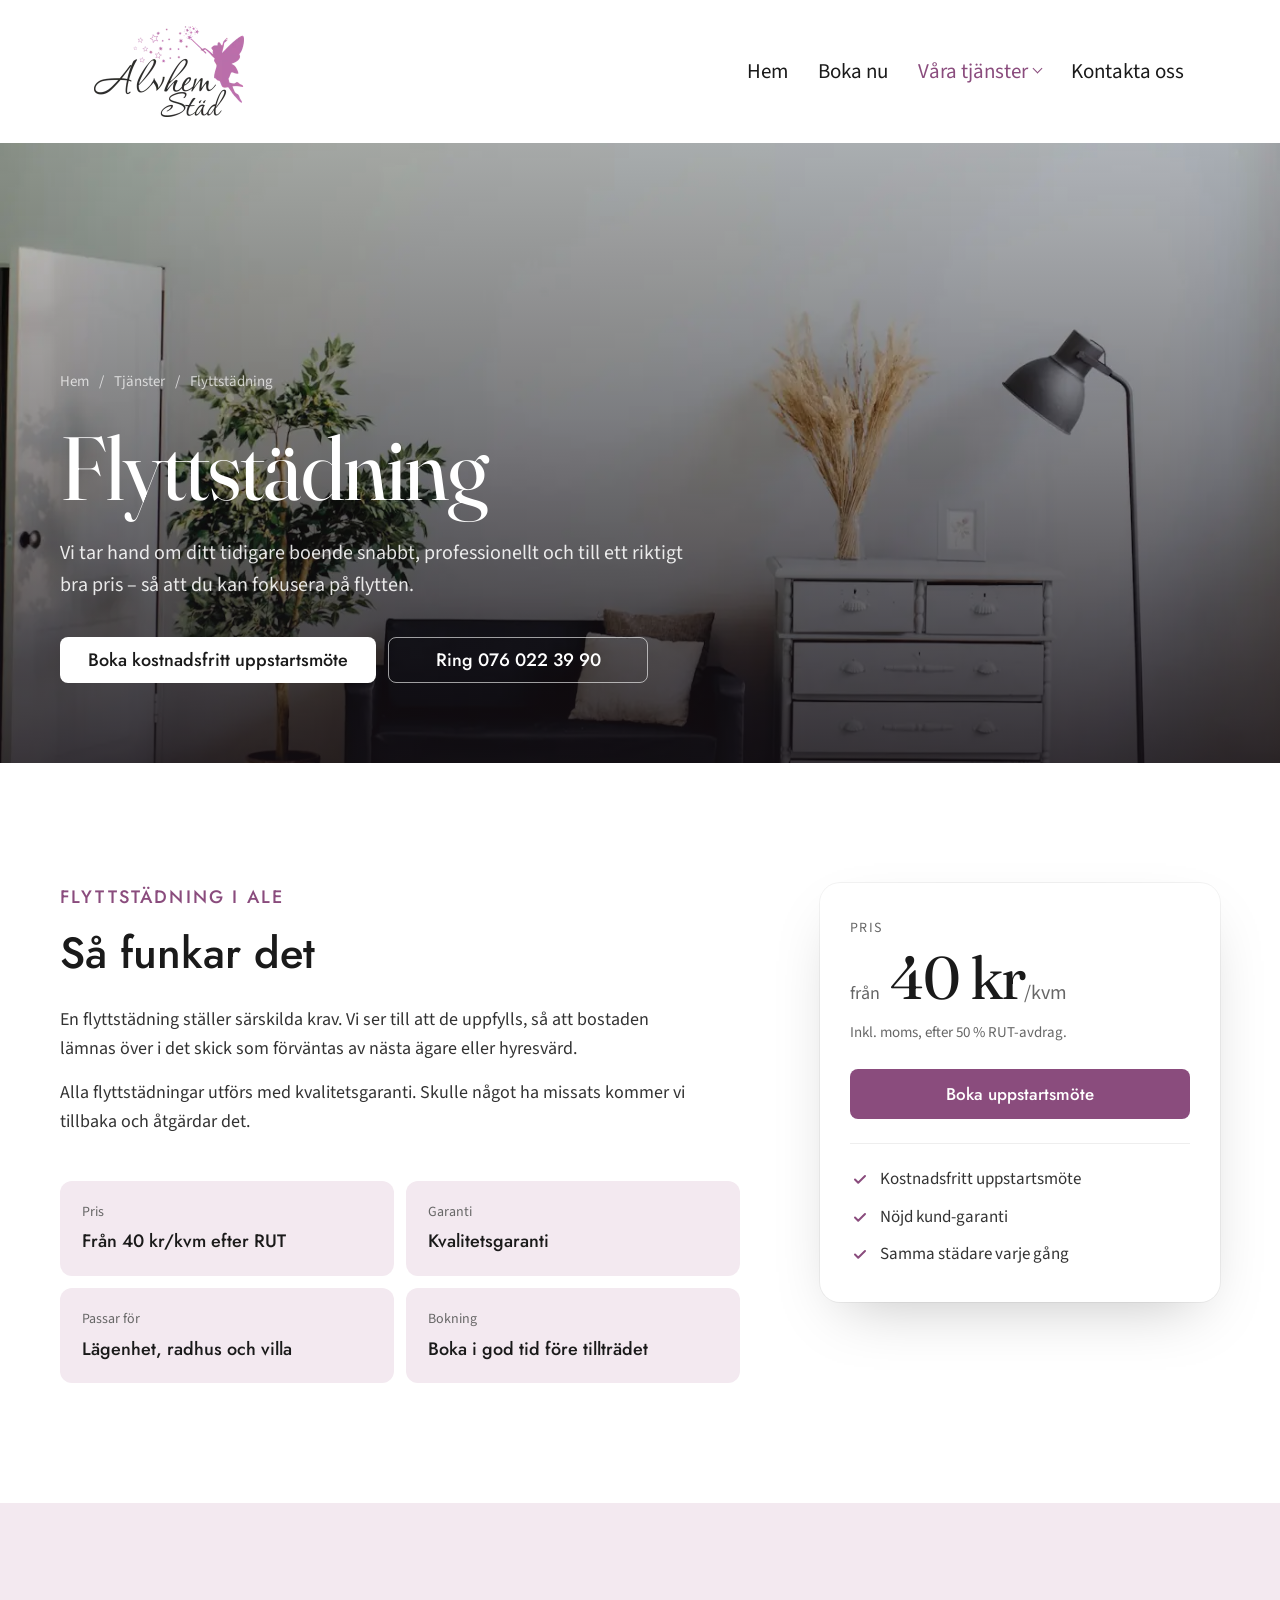
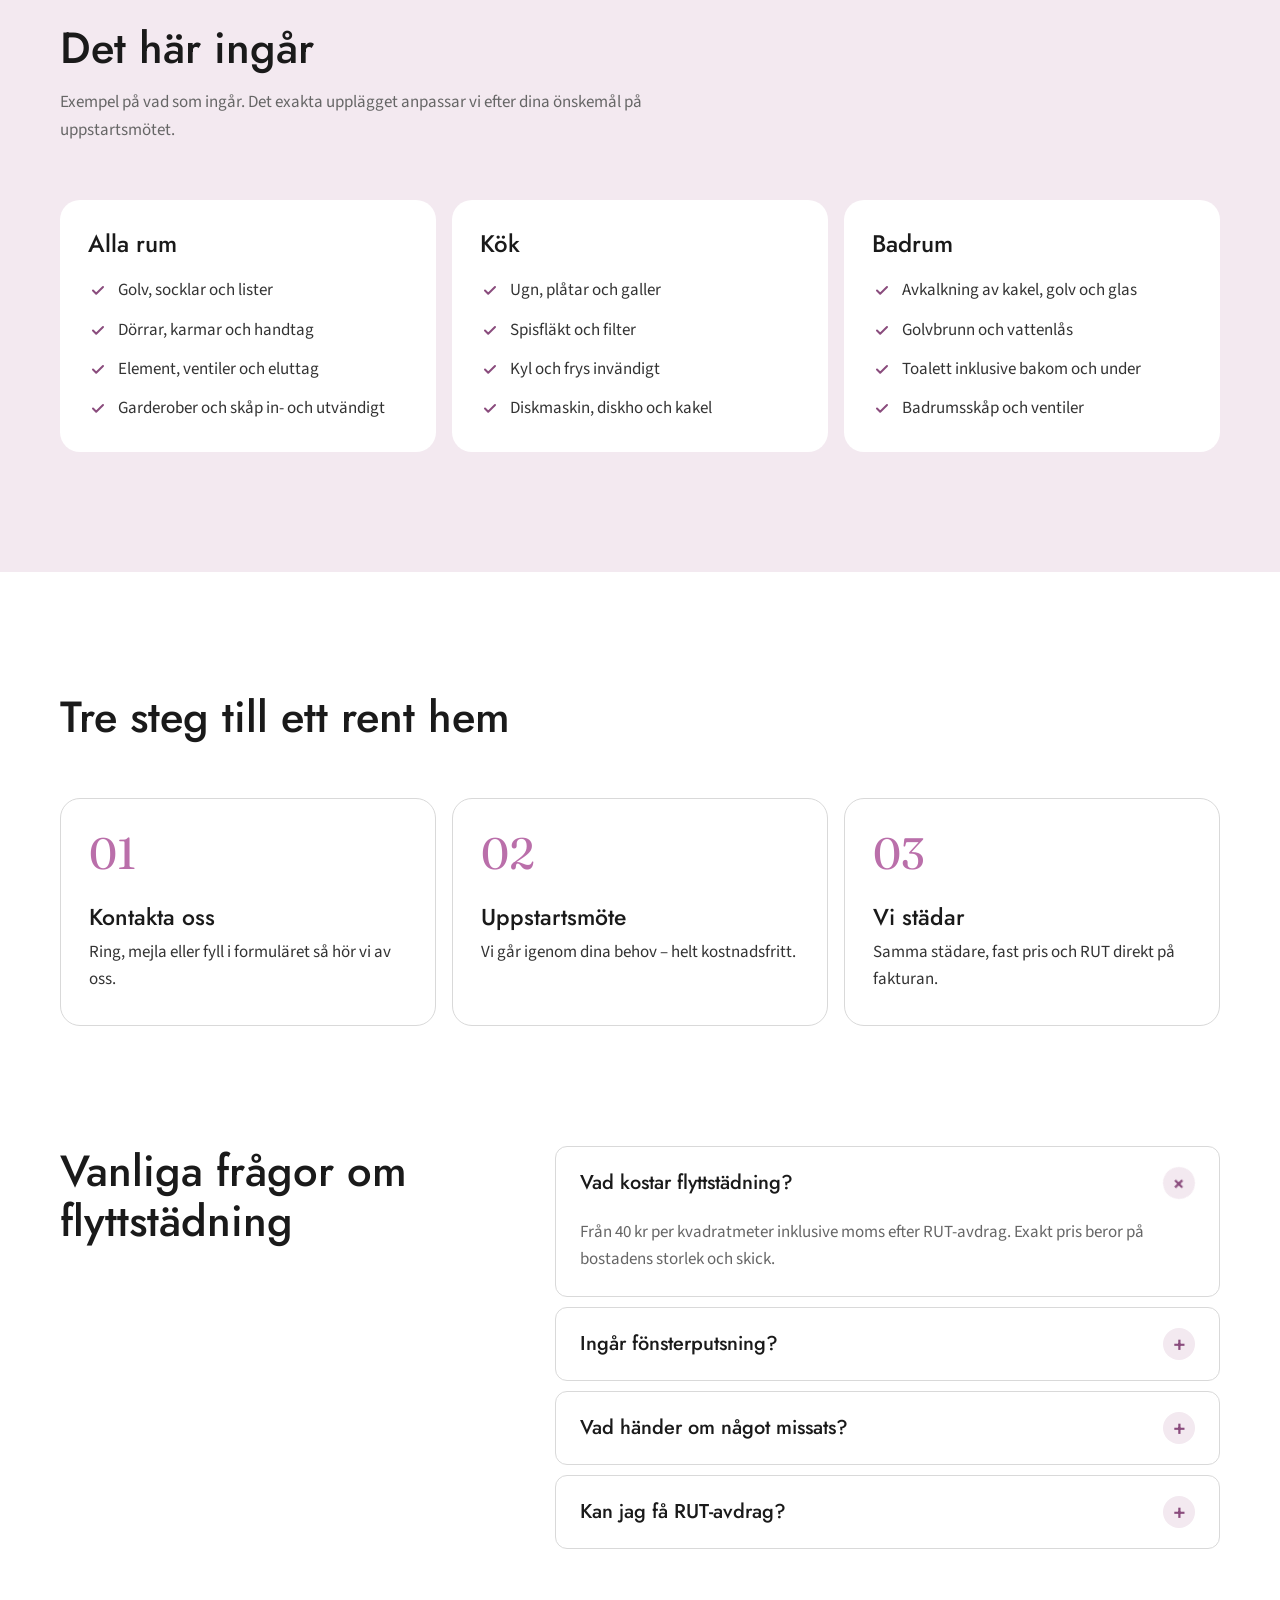
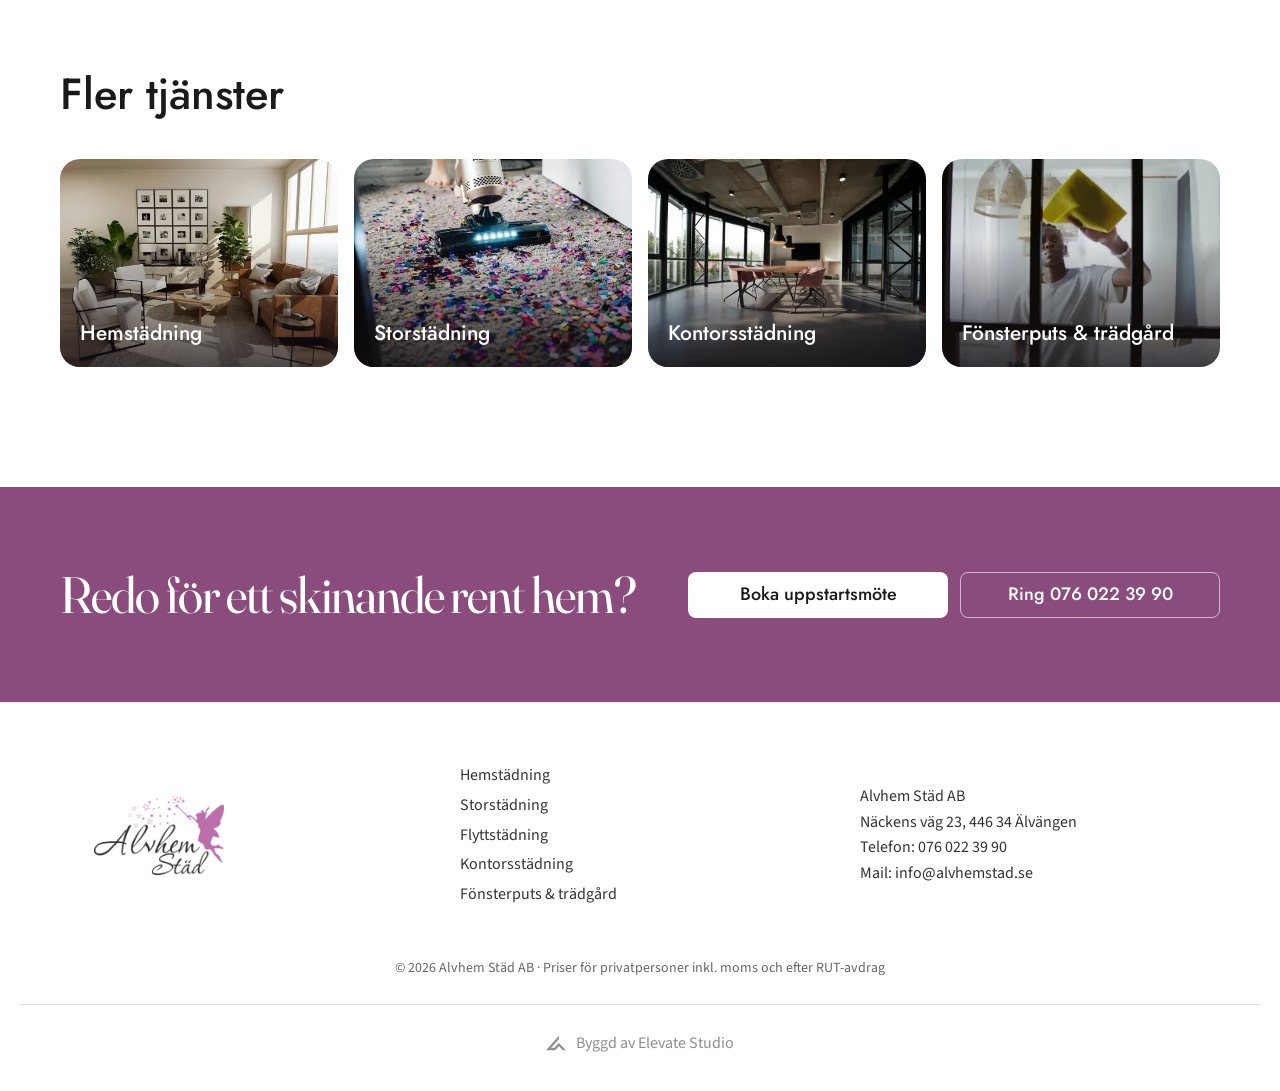
==== commit 8c4e49c9: "Gör Elevate Studio-crediten något större (20 px märke, 15–16 px text) Co-Authored-By: Claude Fable 5" ====
--- a/flyttstadning.html
+++ b/flyttstadning.html
@@ -235,7 +235,7 @@
   </div>
   <p class="footer__copy">© <span id="year">2026</span> Alvhem Städ AB · Priser för privatpersoner inkl. moms och efter RUT-avdrag</p>
 <!-- elevate-credit -->
-<style>.elevate-credit{max-width:1240px;margin:24px auto 0;padding:20px 16px 0;border-top:1px solid rgba(128,128,128,.25);display:flex;justify-content:center;box-sizing:border-box}.elevate-credit a{display:inline-flex;align-items:center;gap:8px;padding:8px 0;font:inherit;font-size:13px;line-height:1;color:inherit;opacity:.55;text-decoration:none;transition:opacity .2s}.elevate-credit a:hover,.elevate-credit a:focus-visible{opacity:1}.elevate-credit svg{width:16px;height:16px;flex:none;display:block}@media(min-width:1024px){.elevate-credit a{font-size:14px}}</style>
+<style>.elevate-credit{max-width:1240px;margin:24px auto 0;padding:20px 16px 0;border-top:1px solid rgba(128,128,128,.25);display:flex;justify-content:center;box-sizing:border-box}.elevate-credit a{display:inline-flex;align-items:center;gap:10px;padding:8px 0;font:inherit;font-size:15px;line-height:1;color:inherit;opacity:.55;text-decoration:none;transition:opacity .2s}.elevate-credit a:hover,.elevate-credit a:focus-visible{opacity:1}.elevate-credit svg{width:20px;height:20px;flex:none;display:block}@media(min-width:1024px){.elevate-credit a{font-size:16px}}</style>
 <div class="elevate-credit"><a href="https://elevatestudio.nu" target="_blank" rel="noopener"><svg viewBox="0 0 1884.3 1353.9" aria-hidden="true"><path d="M0.0 1353.9 L1218.7 0.0 L1218.7 329.1 L479.7 1136.4 L786.7 1132.4 L1215.5 687.4 L1884.3 1349.9 L1590.1 1349.9 L1218.6 994.7 L865.4 1349.9Z" fill="currentColor"/></svg>Byggd av Elevate Studio</a></div>
 </footer>
 
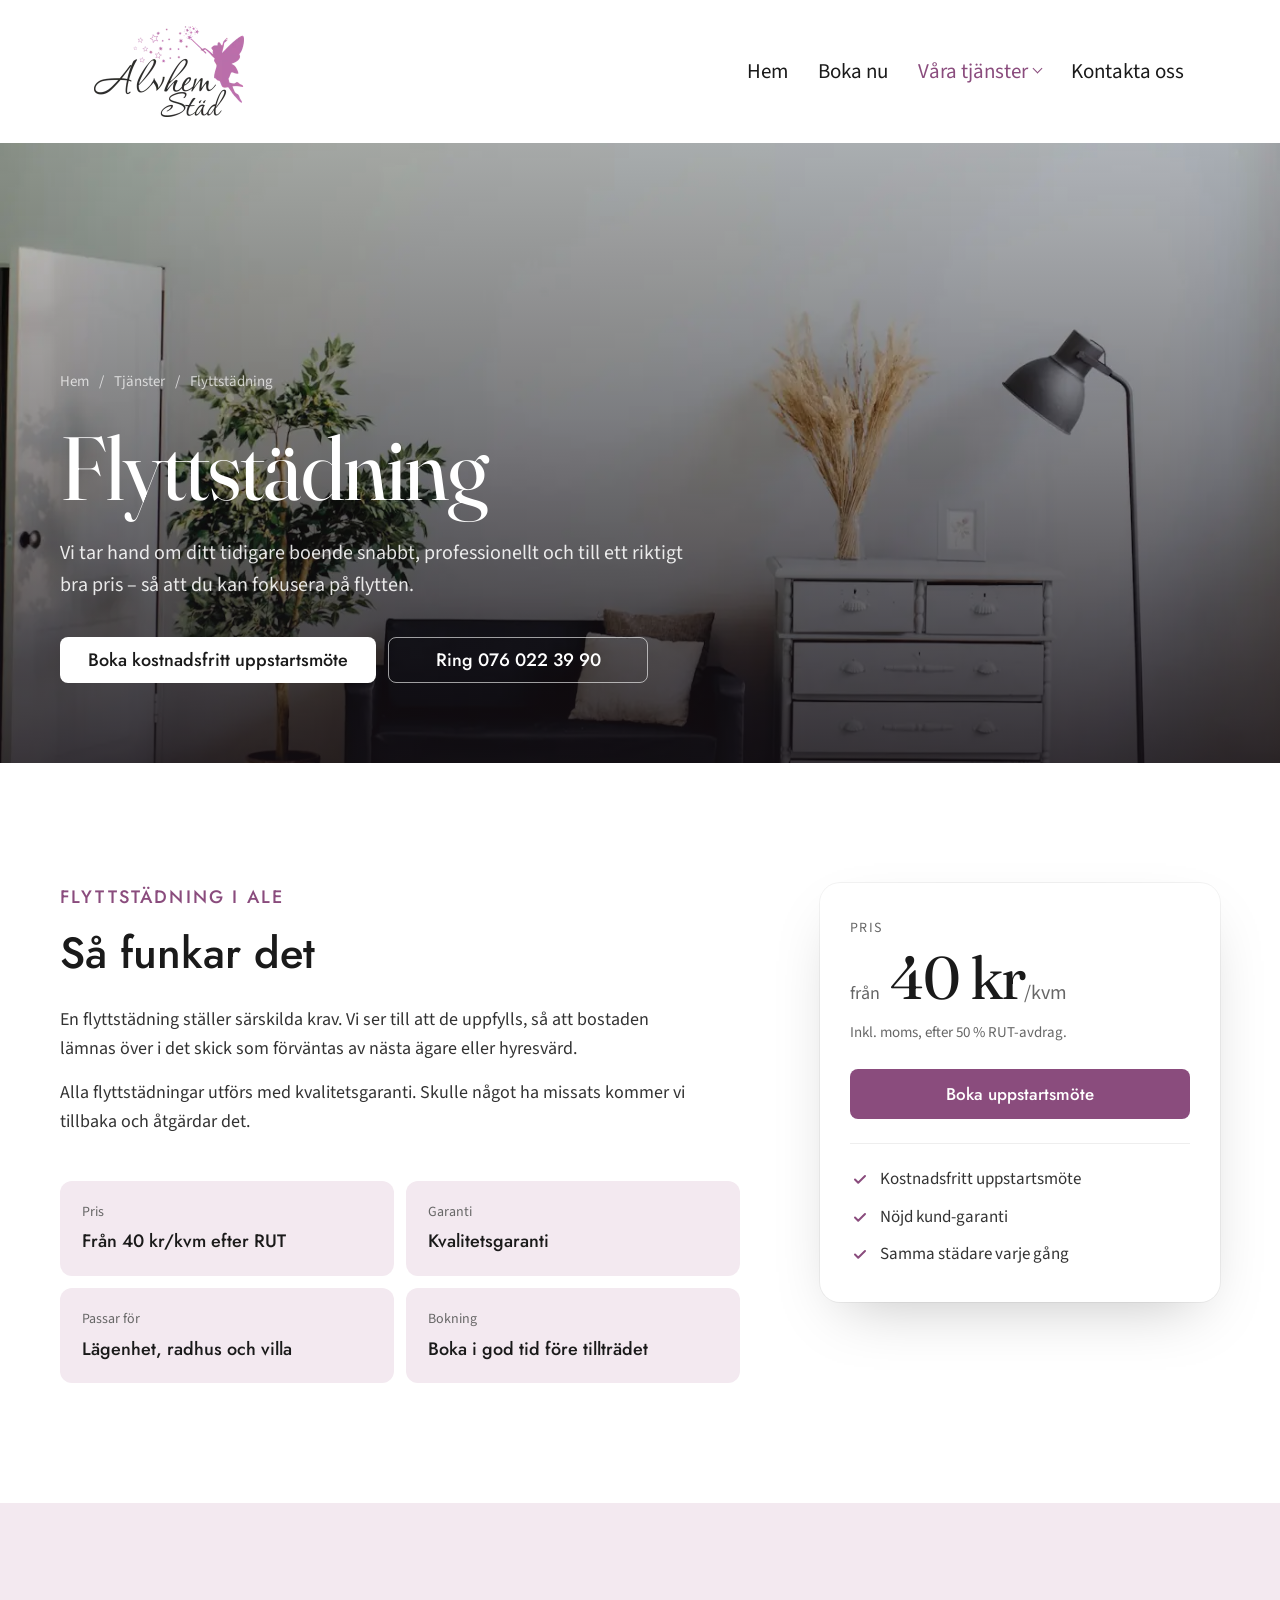
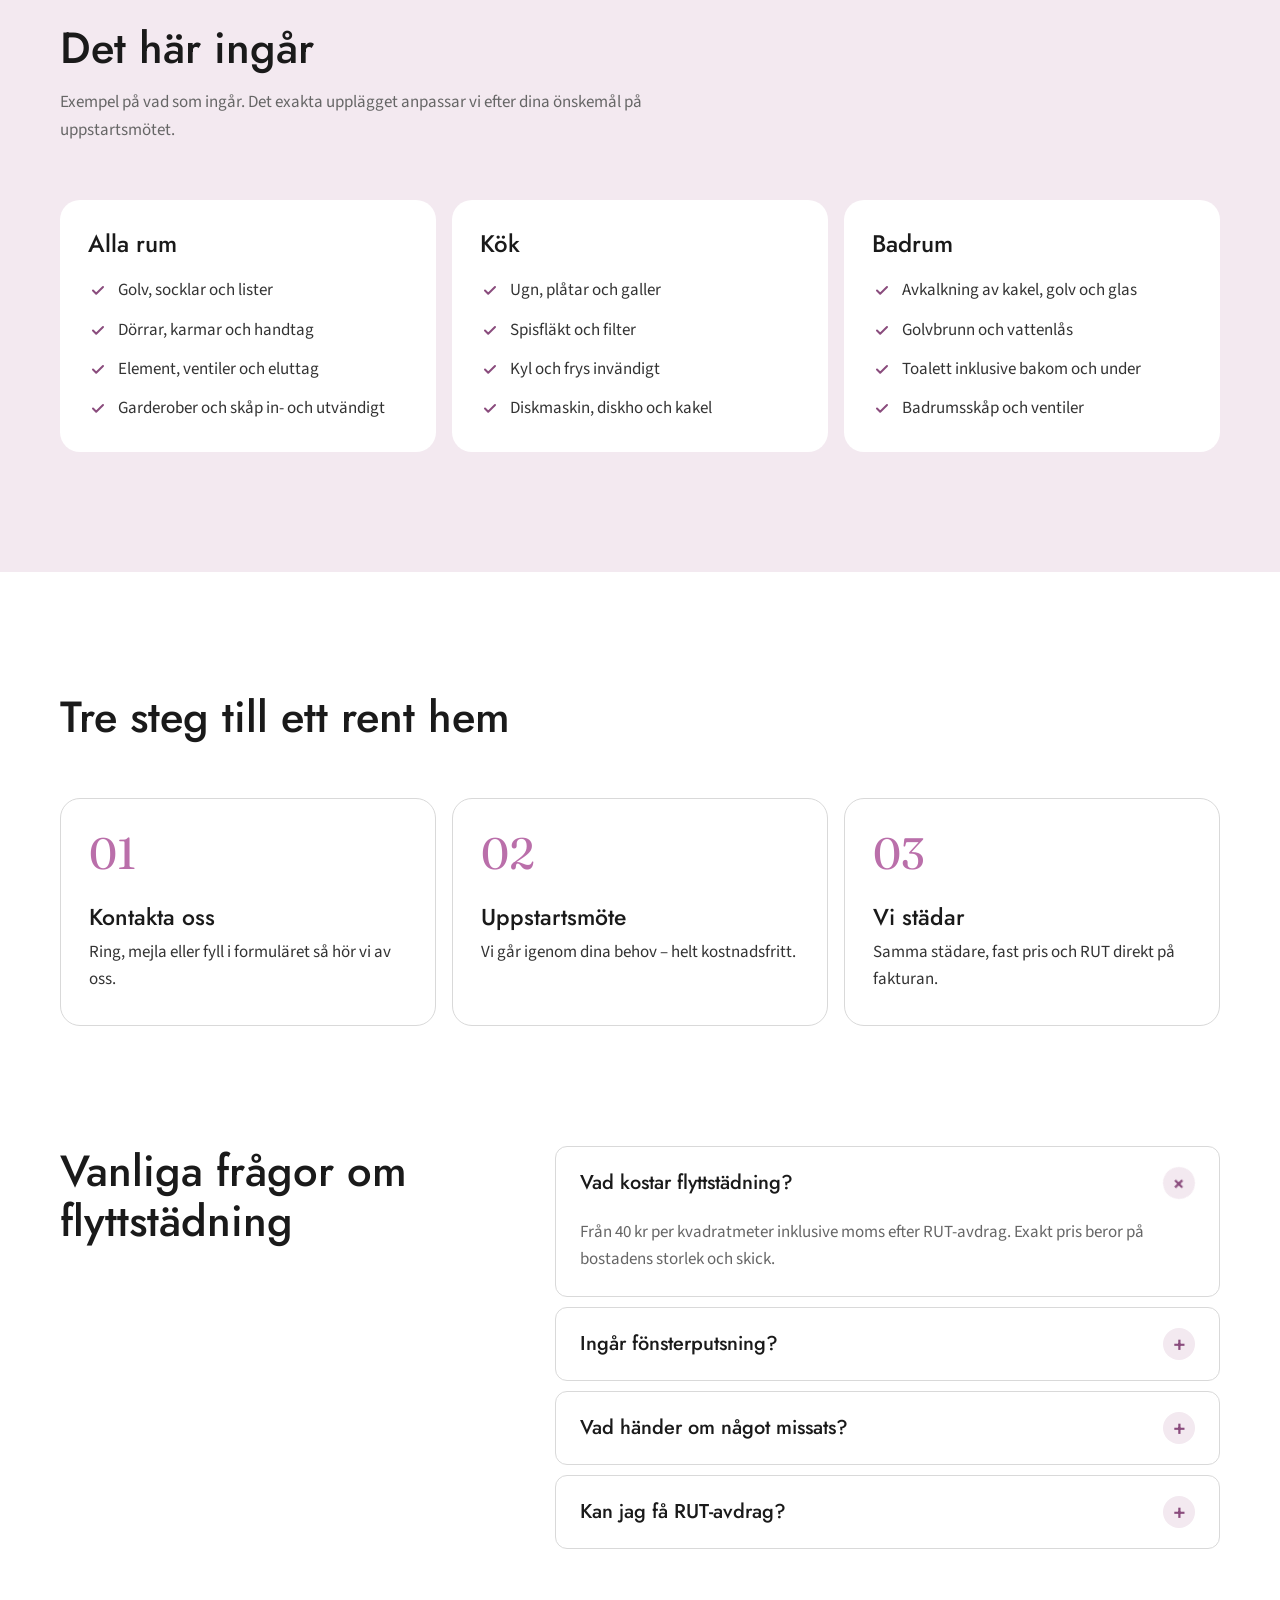
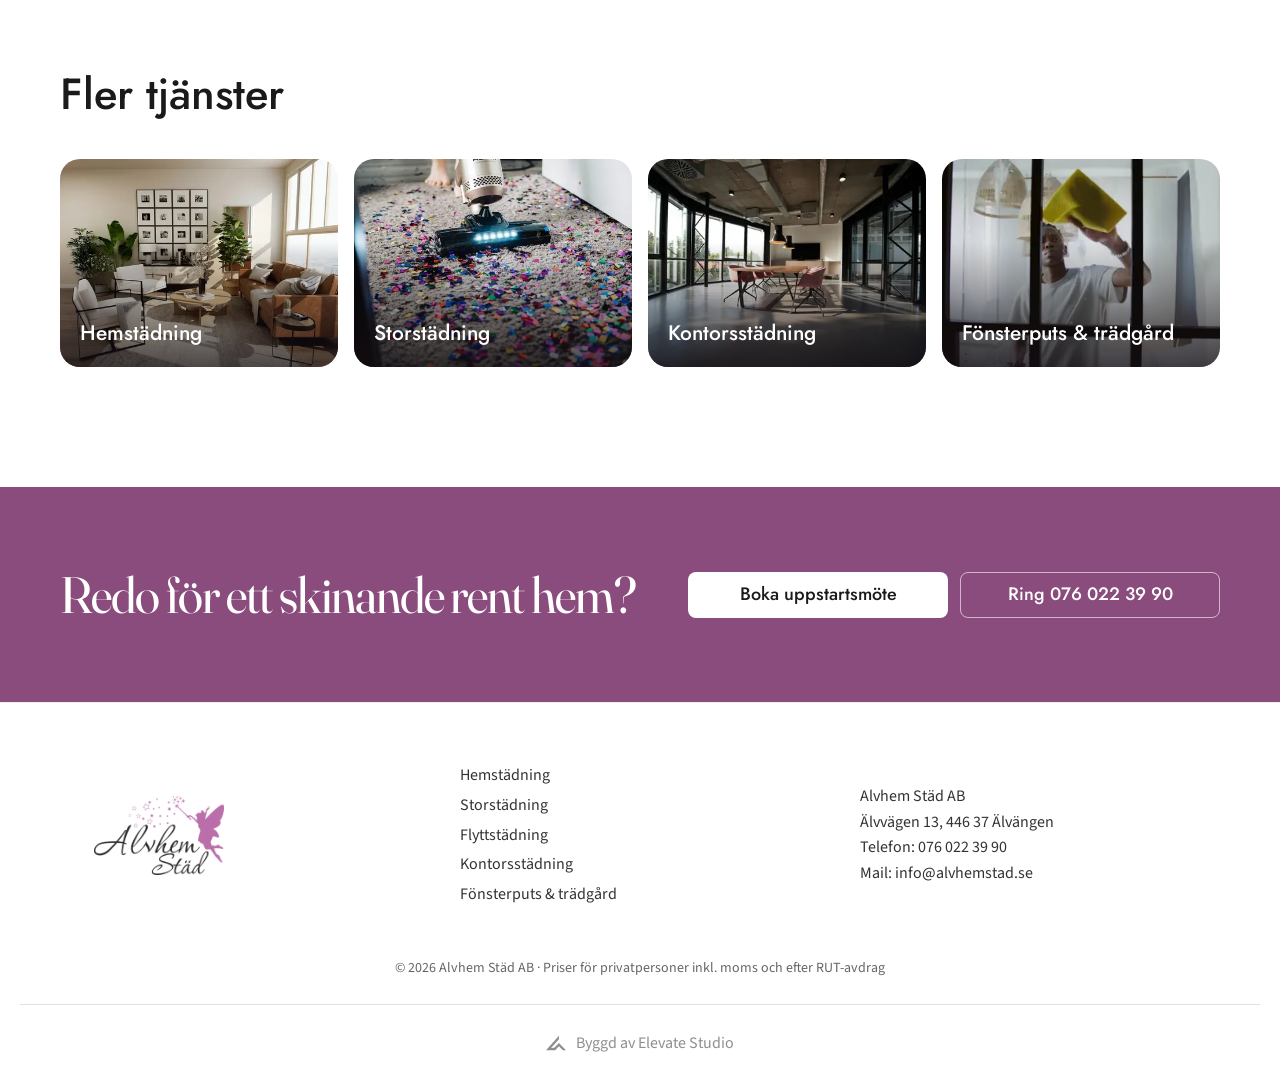
==== commit fb738e41: "Ny adress, fönsterputs och trädgård i prislistan, kompletterat formulär - Adress: Älvvägen 13, 446 3" ====
--- a/flyttstadning.html
+++ b/flyttstadning.html
@@ -24,10 +24,10 @@
   <link rel="preload" href="assets/fonts/source-sans-3-latin-400-normal.woff2" as="font" type="font/woff2" crossorigin>
   <link rel="preload" as="image" imagesrcset="assets/img/flytt-480.webp 480w, assets/img/flytt-800.webp 800w, assets/img/flytt-1200.webp 1200w, assets/img/flytt-1400.webp 1400w" imagesizes="100vw" fetchpriority="high">
   <style>@font-face{font-family:"Fraunces";font-style:normal;font-weight:400;font-display:swap;src:url("assets/fonts/fraunces-var-normal.woff2") format("woff2-variations"),url("assets/fonts/fraunces-var-normal.woff2") format("woff2")}@font-face{font-family:"Fraunces";font-style:italic;font-weight:400;font-display:swap;src:url("assets/fonts/fraunces-var-italic.woff2") format("woff2-variations"),url("assets/fonts/fraunces-var-italic.woff2") format("woff2")}@font-face{font-family:"Jost";font-style:normal;font-weight:500;font-display:swap;src:url("assets/fonts/jost-latin-500-normal.woff2") format("woff2")}@font-face{font-family:"Jost";font-style:normal;font-weight:600;font-display:swap;src:url("assets/fonts/jost-latin-600-normal.woff2") format("woff2")}@font-face{font-family:"Source Sans 3";font-style:normal;font-weight:400;font-display:swap;src:url("assets/fonts/source-sans-3-latin-400-normal.woff2") format("woff2")}@font-face{font-family:"Source Sans 3";font-style:normal;font-weight:600;font-display:swap;src:url("assets/fonts/source-sans-3-latin-600-normal.woff2") format("woff2")}:root{--white:#ffffff;--ink:#1a1a1a;--text:#333333;--muted:#666666;--brand:#8a4c7d;--brand-dark:#6e3a63;--brand-light:#ba6faa;--tint:#f3e9f0;--line:#d9d9d9;--radius:12px;--radius-lg:20px;--maxw:1200px;--gutter:20px;--font-head:"Jost",system-ui,sans-serif;--font-display:"Fraunces",Georgia,serif;--font-body:"Source Sans 3",system-ui,sans-serif}*,*::before,*::after{box-sizing:border-box}html{scroll-behavior:smooth;-webkit-text-size-adjust:100%}body{margin:0;background:var(--white);color:var(--text);font-family:var(--font-body);font-size:17px;line-height:1.6;-webkit-font-smoothing:antialiased;overflow-x:hidden}img{display:block;max-width:100%;height:auto}a{color:inherit;text-decoration:none}h1,h2,h3{font-family:var(--font-head);color:var(--ink);margin:0;font-weight:500;line-height:1.15}p{margin:0}:focus-visible{outline:2px solid var(--brand-light);outline-offset:3px}[id]{scroll-margin-top:110px}.container{width:100%;max-width:var(--maxw);margin:0 auto;padding:0 var(--gutter)}.h2{font-size:clamp(34px,3.4vw,46px)}.h2--center{text-align:center}.skip{position:absolute;left:12px;top:-60px;z-index:100;padding:10px 16px;border-radius:8px;background:var(--ink);color:var(--white);font-weight:600;transition:top .2s}.skip:focus{top:12px}.btn{display:inline-flex;align-items:center;justify-content:center;min-width:260px;height:46px;padding:0 28px;border-radius:8px;border:0;font-family:var(--font-head);font-size:18px;font-weight:500;cursor:pointer;transition:background-color .2s,color .2s,transform .2s}.btn:hover{transform:translateY(-1px)}.btn--white{background:var(--white);color:var(--ink)}.btn--white:hover{background:var(--tint)}.btn--brand{background:var(--brand);color:var(--white);min-width:210px;height:40px;font-size:16px}.btn--brand:hover{background:var(--brand-dark)}.btn--block{width:100%}.header{position:sticky;top:0;z-index:50;background:var(--white);transition:box-shadow .2s}.header.is-scrolled{box-shadow:0 2px 16px rgba(0,0,0,.08)}.header__inner{max-width:var(--maxw);margin:0 auto;padding:0 var(--gutter);height:143px;display:flex;align-items:center;justify-content:space-between;transition:height .25s}.header.is-scrolled .header__inner{height:96px}.header__logo{display:block;position:relative;margin-left:34px}.header__logo .logo-light{position:absolute;inset:0;opacity:0;transition:opacity .25s}.header__logo .logo-dark{transition:opacity .25s}.header__logo img{width:150px;height:auto;transition:width .25s}.header.is-scrolled .header__logo img{width:116px}.header__nav{display:flex;gap:30px;margin-right:36px}.header__nav a{font-family:var(--font-body);font-size:21px;color:var(--ink);transition:color .2s}.header__nav a:hover,.header__nav a.is-active{color:var(--brand)}.header__toggle{display:none;width:44px;height:44px;border:0;background:none;cursor:pointer;position:relative}.header__toggle span{position:absolute;left:10px;right:10px;height:2px;background:var(--ink);transition:transform .25s,opacity .25s}.header__toggle span:nth-child(1){top:14px}.header__toggle span:nth-child(2){top:21px}.header__toggle span:nth-child(3){top:28px}.header.is-open .header__toggle span:nth-child(1){transform:translateY(7px) rotate(45deg)}.header.is-open .header__toggle span:nth-child(2){opacity:0}.header.is-open .header__toggle span:nth-child(3){transform:translateY(-7px) rotate(-45deg)}.header__mobile{display:grid;padding:8px var(--gutter) 20px;border-top:1px solid var(--line);background:var(--white)}.header__mobile[hidden]{display:none}.header__mobile a{padding:12px 0;font-size:20px;color:var(--ink);border-bottom:1px solid #eee}.has-hero .header{position:fixed;left:0;right:0;background:transparent}.has-hero .header.is-scrolled,.has-hero .header.is-open{background:var(--white)}.has-hero .header:not(.is-scrolled):not(.is-open) .logo-dark{opacity:0}.has-hero .header:not(.is-scrolled):not(.is-open) .logo-light{opacity:1}.has-hero .header:not(.is-scrolled):not(.is-open) .header__nav>a,.has-hero .header:not(.is-scrolled):not(.is-open) .dropdown__toggle{color:var(--white)}.has-hero .header:not(.is-scrolled):not(.is-open) .header__nav>a:hover,.has-hero .header:not(.is-scrolled):not(.is-open) .dropdown:hover .dropdown__toggle{color:#e7c3df}.has-hero .header:not(.is-scrolled):not(.is-open) .header__toggle span{background:var(--white)}.has-hero .hero::before{content:"";position:absolute;inset:0 0 auto;height:220px;z-index:-1;background:linear-gradient(180deg,rgba(20,14,19,.55),transparent);pointer-events:none}.has-hero .hero__content{padding-top:150px}.hero{position:relative;height:100vh;height:100svh;min-height:620px;display:flex;align-items:center;color:var(--white);overflow:hidden;isolation:isolate}.hero__videos{position:absolute;inset:0;z-index:-2;background:#2a2428}.hero__poster,.hero__bg{position:absolute;inset:0;width:100%;height:100%;object-fit:cover;object-position:50% 50%}.hero__bg{opacity:0;transition:opacity 1.2s ease}.hero__bg.is-active{opacity:1}.hero::after{content:"";position:absolute;inset:0;z-index:-1;background:linear-gradient(90deg,rgba(20,14,19,.72) 0%,rgba(20,14,19,.45) 55%,rgba(20,14,19,.25) 100%)}.hero__content{padding-top:60px;padding-bottom:60px}.hero__title{color:var(--white);font-size:clamp(48px,7vw,104px);line-height:1.02;max-width:900px}.hero__lead{margin-top:48px;max-width:790px;font-size:21px;line-height:1.6;color:var(--white)}.hero .btn{margin-top:56px}.about{position:relative;padding:130px 0 150px;overflow:hidden}.about__art{position:absolute;left:-20px;top:50%;transform:translateY(-50%);width:360px;height:auto;color:var(--brand-light);opacity:.55}.about__grid{display:grid;grid-template-columns:360px 1fr}.about__text{max-width:860px}.about__text .h2{margin-bottom:36px}.about__text p{font-size:17px;margin-bottom:14px}.about__text .btn{margin-top:26px}.display{font-family:var(--font-display);font-weight:400;letter-spacing:-0.02em;font-variation-settings:"opsz" 144}.display em{font-style:italic;color:var(--brand-light)}.hero .display em{color:#e7c3df}.display--sm{font-size:clamp(34px,4vw,56px);line-height:1.08}.kicker{font-family:var(--font-head);font-size:15px;font-weight:500;letter-spacing:.12em;text-transform:uppercase;color:var(--brand);margin-bottom:18px}.kicker--light{color:#e7c3df}.why{background:#2b1a27;color:rgba(255,255,255,.78);padding:140px 0;position:relative;overflow:hidden}.why::before{content:"";position:absolute;width:700px;height:700px;right:-200px;top:-260px;border-radius:50%;background:radial-gradient(circle,rgba(186,111,170,.28),transparent 65%);pointer-events:none}.why__grid{position:relative;display:grid;grid-template-columns:0.9fr 1.1fr;gap:64px 80px;align-items:start}.why .display{color:var(--white)}.why__lead{margin-top:28px;font-size:18px;max-width:440px}.why__seal{width:200px;margin-top:44px}.why__stats{display:grid;grid-template-columns:1fr 1fr;gap:16px}.stat{background:rgba(255,255,255,.05);border:1px solid rgba(255,255,255,.1);border-radius:var(--radius-lg);padding:30px 28px 32px;transition:background-color .25s,transform .25s}.stat:hover{background:rgba(255,255,255,.08);transform:translateY(-3px)}.stat__num{font-family:var(--font-display);font-size:64px;line-height:1;color:var(--white);letter-spacing:-0.03em}.stat__num small{font-size:26px;color:#e7c3df;letter-spacing:0}.stat h3{color:var(--white);font-size:21px;margin:22px 0 8px}.stat p:last-child{font-size:16px}.why__promises{grid-column:1 / -1;list-style:none;margin:0;padding:32px 0 0;border-top:1px solid rgba(255,255,255,.12);display:flex;flex-wrap:wrap;gap:16px 48px}.why__promises li{display:flex;align-items:center;gap:12px;font-family:var(--font-head);font-size:18px;color:var(--white)}.why__promises svg{width:24px;height:24px;color:#e7c3df;flex:none}.services{padding:120px 0 140px}.services__lead{text-align:center;margin-top:16px;color:var(--muted)}.services__grid{margin-top:64px;display:grid;grid-template-columns:repeat(4,1fr);gap:24px}.card{position:relative;transition:transform .25s,box-shadow .25s;border:1px solid var(--line);border-radius:var(--radius-lg);overflow:hidden;background:var(--white);display:flex;flex-direction:column}.card img{aspect-ratio:4 / 3;object-fit:cover;width:100%}.card__body{padding:22px 22px 26px;display:flex;flex-direction:column;gap:10px;flex:1}.card h3{font-size:24px}.card:hover{transform:translateY(-4px);box-shadow:0 18px 40px -20px rgba(0,0,0,.25)}.card__link::after{content:"";position:absolute;inset:0}.card__more{font-family:var(--font-head);font-weight:500;color:var(--brand);font-size:15px}.services__extra a{color:var(--brand)}.card__body>p{font-size:16px}.card__price{margin-top:auto;padding-top:8px;font-family:var(--font-head);font-size:24px;font-weight:600;color:var(--brand)}.card__note{font-size:14px !important;color:var(--muted)}.services__extra{margin-top:56px;text-align:center;font-size:20px;font-family:var(--font-head);color:var(--ink)}.terms{list-style:none;margin:28px auto 0;padding:0;max-width:760px;display:grid;gap:6px;text-align:center;font-size:15px;color:var(--muted)}.contact{position:relative;padding:0 0 160px}.contact__panel{position:absolute;right:0;top:0;width:40%;height:calc(100% - 80px);background:var(--brand);border-radius:var(--radius-lg) 0 0 var(--radius-lg);overflow:hidden}.contact__panel::before{content:"";position:absolute;inset:0;background-image:radial-gradient(circle at 1px 1px,rgba(255,255,255,.18) 1.2px,transparent 0);background-size:22px 22px}.contact__grid{position:relative;display:grid;grid-template-columns:1fr 440px;gap:60px;padding-top:70px;align-items:start}.contact__kicker{font-family:var(--font-head);font-size:24px;color:var(--brand);margin-bottom:14px}.contact__lead{margin-top:30px;max-width:460px}.contact__details{margin-top:80px;display:flex;align-items:flex-start;gap:40px;flex-wrap:wrap}.contact__details p{margin-bottom:26px}.contact__details a:hover{color:var(--brand)}.contact__seal{width:220px}.form{margin-top:160px;background:var(--white);border-radius:var(--radius-lg);padding:36px 30px 30px;box-shadow:0 10px 40px rgba(0,0,0,.12);display:grid;gap:18px}.field{display:grid;gap:6px}.field label{font-size:13px;color:var(--ink)}.field input,.field select,.field textarea{width:100%;font:inherit;font-size:16px;color:var(--ink);background:var(--white);border:1px solid #b8b8b8;border-radius:4px;padding:8px 10px;min-height:40px;-webkit-appearance:none;appearance:none}.field select{background-image:linear-gradient(45deg,transparent 50%,var(--ink) 50%),linear-gradient(135deg,var(--ink) 50%,transparent 50%);background-position:calc(100% - 18px) 17px,calc(100% - 13px) 17px;background-size:5px 5px;background-repeat:no-repeat;padding-right:36px}.field textarea{resize:vertical;min-height:100px}.field input:focus,.field select:focus,.field textarea:focus{outline:none;border-color:var(--brand);box-shadow:0 0 0 3px var(--tint)}.field.is-invalid input{border-color:#c0392b}.form__status{font-size:14px;color:var(--muted);min-height:1.4em}.footer{border-top:1px solid #eee;padding:60px 0 30px}.footer__grid{display:grid;grid-template-columns:1fr 1fr 1fr;gap:40px;align-items:center}.footer__logo{width:130px;margin-left:34px}.footer p{font-size:16px}.footer a:hover{color:var(--brand)}.footer__copy{margin-top:50px;text-align:center;font-size:14px !important;color:var(--muted)}.dropdown{position:relative}.dropdown__toggle{font-family:var(--font-body);font-size:21px;color:var(--ink);display:inline-flex;align-items:center;gap:6px}.dropdown__toggle::after{content:"";width:7px;height:7px;border-right:1.5px solid currentColor;border-bottom:1.5px solid currentColor;transform:translateY(-3px) rotate(45deg);transition:transform .2s}.dropdown__toggle.is-active,.dropdown:hover .dropdown__toggle{color:var(--brand)}.dropdown__menu{position:absolute;top:calc(100% + 14px);left:50%;transform:translate(-50%,8px);min-width:260px;padding:10px;background:var(--white);border-radius:14px;box-shadow:0 20px 50px -12px rgba(0,0,0,.22),0 0 0 1px rgba(0,0,0,.04);display:grid;opacity:0;visibility:hidden;transition:opacity .2s,transform .2s,visibility .2s}.dropdown__menu::before{content:"";position:absolute;left:0;right:0;top:-16px;height:16px}.dropdown:hover .dropdown__menu,.dropdown:focus-within .dropdown__menu{opacity:1;visibility:visible;transform:translate(-50%,0)}.dropdown__menu a{font-size:17px !important;padding:10px 14px;border-radius:8px}.dropdown__menu a:hover,.dropdown__menu a[aria-current]{background:var(--tint);color:var(--brand)}.header__mobile a.sub{padding-left:18px;font-size:17px;color:var(--muted)}.btn--outline{background:transparent;color:var(--white);border:1px solid rgba(255,255,255,.6)}.btn--outline:hover{border-color:var(--white);background:rgba(255,255,255,.08)}.page-hero{position:relative;min-height:620px;display:flex;align-items:flex-end;color:var(--white);isolation:isolate;overflow:hidden}.page-hero__bg{position:absolute;inset:0;width:100%;height:100%;object-fit:cover;z-index:-2}.page-hero::after{content:"";position:absolute;inset:0;z-index:-1;background:linear-gradient(0deg,rgba(20,14,19,.82) 0%,rgba(20,14,19,.45) 55%,rgba(20,14,19,.2) 100%)}.page-hero__content{padding-top:120px;padding-bottom:80px}.page-hero .display{color:var(--white);font-size:clamp(48px,7vw,96px);line-height:1.02}.page-hero__lead{margin-top:24px;max-width:640px;font-size:20px;color:rgba(255,255,255,.88)}.page-hero__actions{margin-top:36px;display:flex;flex-wrap:wrap;gap:12px}.crumbs{display:flex;gap:10px;flex-wrap:wrap;font-size:15px;color:rgba(255,255,255,.7);margin-bottom:28px}.crumbs a:hover{color:var(--white)}.svc-intro{padding:120px 0}.svc-intro__grid{display:grid;grid-template-columns:1fr 400px;gap:80px;align-items:start}.svc-intro__text .h2{margin-bottom:28px}.svc-intro__text>p{font-size:18px;margin-bottom:16px;max-width:640px}.facts{margin:44px 0 0;display:grid;grid-template-columns:1fr 1fr;gap:12px}.facts div{padding:20px 22px;border-radius:var(--radius);background:var(--tint)}.facts dt{font-size:14px;color:var(--muted)}.facts dd{margin:4px 0 0;font-family:var(--font-head);font-size:18px;font-weight:500;color:var(--ink)}.price-card{position:sticky;top:120px;padding:34px 30px;border-radius:var(--radius-lg);background:var(--white);box-shadow:0 24px 60px -24px rgba(0,0,0,.25),0 0 0 1px rgba(0,0,0,.05)}.price-card__label{font-size:14px;letter-spacing:.1em;text-transform:uppercase;color:var(--muted)}.price-card__price{margin-top:8px;font-family:var(--font-display);font-size:60px;line-height:1;color:var(--ink);letter-spacing:-0.03em}.price-card__price small{font-family:var(--font-body);font-size:20px;color:var(--muted);letter-spacing:0}.price-from{font-family:var(--font-body);font-size:18px;color:var(--muted);letter-spacing:0}.price-card__note{margin:14px 0 24px;font-size:15px;color:var(--muted)}.price-card .btn{height:50px;font-size:17px}.price-card__list{list-style:none;margin:24px 0 0;padding:22px 0 0;border-top:1px solid #eee;display:grid;gap:10px}.price-card__list li,.includes li{display:flex;gap:10px;align-items:flex-start}.price-card__list svg,.includes svg{width:20px;height:20px;flex:none;margin-top:3px;color:var(--brand)}.includes{background:var(--tint);padding:120px 0}.includes__lead{margin-top:16px;color:var(--muted);max-width:620px}.includes__grid{margin-top:56px;display:grid;grid-template-columns:repeat(3,1fr);gap:16px}@media (min-width:861px){.includes__grid:has(>:nth-child(2):last-child){grid-template-columns:repeat(2,1fr)}}.includes__group{background:var(--white);border-radius:var(--radius-lg);padding:30px 28px}.includes__group h3{font-size:24px;margin-bottom:20px}.includes ul{list-style:none;margin:0;padding:0;display:grid;gap:12px}.steps{padding:120px 0}.steps__list{list-style:none;margin:56px 0 0;padding:0;display:grid;grid-template-columns:repeat(3,1fr);gap:16px;counter-reset:none}.steps__list li{padding:32px 28px;border:1px solid var(--line);border-radius:var(--radius-lg)}.steps__num{font-family:var(--font-display);font-size:44px;color:var(--brand-light);line-height:1}.steps__list h3{font-size:23px;margin:26px 0 8px}.svc-faq{padding:0 0 120px}.svc-faq__grid{display:grid;grid-template-columns:1fr 1.6fr;gap:80px;align-items:start}.faq{display:grid;gap:10px}.faq__item{border:1px solid var(--line);border-radius:var(--radius);padding:0 24px}.faq__item summary{list-style:none;cursor:pointer;display:flex;justify-content:space-between;align-items:center;gap:20px;padding:20px 0;font-family:var(--font-head);font-size:20px;font-weight:500;color:var(--ink)}.faq__item summary::-webkit-details-marker{display:none}.faq__item summary::after{content:"+";flex:none;width:32px;height:32px;border-radius:50%;background:var(--tint);color:var(--brand);display:grid;place-items:center;font-size:20px;transition:transform .25s}.faq__item[open] summary::after{transform:rotate(45deg)}.faq__item p{padding:0 0 22px;color:var(--muted)}.others{padding:0 0 120px}.others__grid{margin-top:40px;display:grid;grid-template-columns:repeat(4,1fr);gap:16px}.other{position:relative;display:block;border-radius:var(--radius-lg);overflow:hidden;aspect-ratio:4 / 3;isolation:isolate}.other img{position:absolute;inset:0;width:100%;height:100%;object-fit:cover;z-index:-2;transition:transform .6s}.other::after{content:"";position:absolute;inset:0;z-index:-1;background:linear-gradient(0deg,rgba(20,14,19,.75),rgba(20,14,19,0) 60%)}.other span{position:absolute;left:20px;bottom:16px;color:var(--white);font-family:var(--font-head);font-size:21px;font-weight:500}.other:hover img{transform:scale(1.05)}.cta-band{background:var(--brand);color:var(--white);padding:80px 0}.cta-band__inner{display:flex;align-items:center;justify-content:space-between;gap:32px}.cta-band .display{color:var(--white);max-width:620px}.cta-band__actions{display:flex;flex-wrap:wrap;gap:12px}.footer__links{display:grid;gap:4px}.footer address{font-style:normal;font-size:16px}.home-faq{padding:0 0 140px}.footer__links a{font-size:16px}@media (prefers-reduced-motion:reduce){html{scroll-behavior:auto}*,*::before,*::after{transition:none !important}}@media (max-width:1080px){.services__grid{grid-template-columns:repeat(2,1fr)}.why__grid{grid-template-columns:1fr}.svc-intro__grid{grid-template-columns:1fr}.price-card{position:static;max-width:520px}.about__grid{grid-template-columns:220px 1fr}.about__art{width:240px}.contact__grid{grid-template-columns:1fr}.contact__panel{width:100%;top:auto;bottom:0;height:420px;border-radius:0}.form{margin-top:0;max-width:560px;width:100%;justify-self:center}}@media (max-width:860px){.header__nav{display:none}.header__toggle{display:block}.header__inner,.header.is-scrolled .header__inner{height:84px}.header__logo{margin-left:0}.header__logo img,.header.is-scrolled .header__logo img{width:110px}.hero{min-height:calc(100svh - 84px)}.hero__lead{margin-top:36px;font-size:18px}.hero .btn{margin-top:36px}.about{padding:80px 0}.about__art{left:auto;right:-60px;top:40px;transform:none;width:200px;opacity:.3}.about__grid{grid-template-columns:1fr}.why{padding:80px 0}.why__seal{width:160px;margin-top:28px}.page-hero{min-height:520px}.svc-intro,.includes,.steps,.svc-faq,.others{padding:72px 0}.includes__grid,.steps__list{grid-template-columns:1fr}.svc-faq__grid{grid-template-columns:1fr;gap:28px}.others__grid{grid-template-columns:1fr 1fr}.cta-band__inner{flex-direction:column;align-items:flex-start}.services{padding:80px 0}.contact{padding-bottom:80px}.contact__grid{padding-top:40px}.contact__details{margin-top:40px}.footer__grid{grid-template-columns:1fr;text-align:center;gap:20px}.footer__logo{margin:0 auto}}@media (max-width:560px){.services__grid{grid-template-columns:1fr}.why__stats{grid-template-columns:1fr}.stat__num{font-size:52px}.facts{grid-template-columns:1fr}.others__grid{grid-template-columns:1fr}.faq__item summary{font-size:18px}.btn{min-width:0;width:100%}.hero__title{font-size:clamp(46px,14vw,60px)}.form{padding:26px 20px}}</style>
-  <script type="application/ld+json">{"@context":"https://schema.org","@type":"HouseCleaningService","@id":"https://www.alvhemstad.se/#foretag","name":"Alvhem Städ AB","alternateName":"Alvhem Städ","description":"Städfirma i Älvängen, Ale kommun. Hemstädning, storstädning, flyttstädning, kontorsstädning, fönsterputsning och trädgårdsarbete med fasta priser och 50 % RUT-avdrag direkt på fakturan.","url":"https://www.alvhemstad.se/","logo":"https://www.alvhemstad.se/assets/img/logo.png","image":"https://www.alvhemstad.se/assets/img/hero-fonster-poster.jpg","telephone":"+46760223990","email":"info@alvhemstad.se","priceRange":"249–350 kr/h","currenciesAccepted":"SEK","address":{"@type":"PostalAddress","streetAddress":"Näckens väg 23","postalCode":"446 34","addressLocality":"Älvängen","addressRegion":"Västra Götalands län","addressCountry":"SE"},"areaServed":[{"@type":"City","name":"Älvängen"},{"@type":"AdministrativeArea","name":"Ale kommun"}],"hasMap":"https://www.google.com/maps/dir//N%C3%A4ckens+v%C3%A4g+23,+44634+%C3%84lv%C3%A4ngen","award":"Certifierad kvalitetspartner 2024","knowsLanguage":"sv","hasOfferCatalog":{"@type":"OfferCatalog","name":"Städtjänster","itemListElement":[{"@type":"Offer","itemOffered":{"@type":"Service","name":"Hemstädning","url":"https://www.alvhemstad.se/hemstadning.html"}},{"@type":"Offer","itemOffered":{"@type":"Service","name":"Storstädning","url":"https://www.alvhemstad.se/storstadning.html"}},{"@type":"Offer","itemOffered":{"@type":"Service","name":"Flyttstädning","url":"https://www.alvhemstad.se/flyttstadning.html"}},{"@type":"Offer","itemOffered":{"@type":"Service","name":"Kontorsstädning","url":"https://www.alvhemstad.se/kontorsstadning.html"}},{"@type":"Offer","itemOffered":{"@type":"Service","name":"Fönsterputs & trädgård","url":"https://www.alvhemstad.se/fonsterputsning-tradgard.html"}}]}}</script>
+  <script type="application/ld+json">{"@context":"https://schema.org","@type":"HouseCleaningService","@id":"https://www.alvhemstad.se/#foretag","name":"Alvhem Städ AB","alternateName":"Alvhem Städ","description":"Städfirma i Älvängen, Ale kommun. Hemstädning, storstädning, flyttstädning, kontorsstädning, fönsterputsning och trädgårdsarbete med fasta priser och 50 % RUT-avdrag direkt på fakturan.","url":"https://www.alvhemstad.se/","logo":"https://www.alvhemstad.se/assets/img/logo.png","image":"https://www.alvhemstad.se/assets/img/hero-fonster-poster.jpg","telephone":"+46760223990","email":"info@alvhemstad.se","priceRange":"230–350 kr/h","currenciesAccepted":"SEK","address":{"@type":"PostalAddress","streetAddress":"Älvvägen 13","postalCode":"446 37","addressLocality":"Älvängen","addressRegion":"Västra Götalands län","addressCountry":"SE"},"areaServed":[{"@type":"City","name":"Älvängen"},{"@type":"AdministrativeArea","name":"Ale kommun"}],"hasMap":"https://www.google.com/maps/dir//%C3%84lvv%C3%A4gen+13,+44637+%C3%84lv%C3%A4ngen","award":"Certifierad kvalitetspartner 2024","knowsLanguage":"sv","hasOfferCatalog":{"@type":"OfferCatalog","name":"Städtjänster","itemListElement":[{"@type":"Offer","itemOffered":{"@type":"Service","name":"Hemstädning","url":"https://www.alvhemstad.se/hemstadning.html"}},{"@type":"Offer","itemOffered":{"@type":"Service","name":"Storstädning","url":"https://www.alvhemstad.se/storstadning.html"}},{"@type":"Offer","itemOffered":{"@type":"Service","name":"Flyttstädning","url":"https://www.alvhemstad.se/flyttstadning.html"}},{"@type":"Offer","itemOffered":{"@type":"Service","name":"Kontorsstädning","url":"https://www.alvhemstad.se/kontorsstadning.html"}},{"@type":"Offer","itemOffered":{"@type":"Service","name":"Fönsterputs & trädgård","url":"https://www.alvhemstad.se/fonsterputsning-tradgard.html"}}]}}</script>
   <script type="application/ld+json">{"@context":"https://schema.org","@type":"Service","name":"Flyttstädning","serviceType":"Flyttstädning","description":"Flyttstädning i Ale från 40 kr/kvm inkl. moms efter RUT. Snabbt, professionellt och med kvalitetsgaranti.","url":"https://www.alvhemstad.se/flyttstadning.html","image":"https://www.alvhemstad.se/assets/img/flytt-1200.webp","provider":{"@id":"https://www.alvhemstad.se/#foretag"},"areaServed":[{"@type":"City","name":"Älvängen"},{"@type":"AdministrativeArea","name":"Ale kommun"}],"offers":{"@type":"Offer","priceCurrency":"SEK","price":"40","priceSpecification":{"@type":"UnitPriceSpecification","price":"40","priceCurrency":"SEK","description":"Inkl. moms, efter 50 % RUT-avdrag.","unitCode":"MTK","minPrice":"40"}}}</script>
   <script type="application/ld+json">{"@context":"https://schema.org","@type":"BreadcrumbList","itemListElement":[{"@type":"ListItem","position":1,"name":"Hem","item":"https://www.alvhemstad.se/"},{"@type":"ListItem","position":2,"name":"Tjänster","item":"https://www.alvhemstad.se/#tjanster"},{"@type":"ListItem","position":3,"name":"Flyttstädning","item":"https://www.alvhemstad.se/flyttstadning.html"}]}</script>
-  <script type="application/ld+json">{"@context":"https://schema.org","@type":"FAQPage","mainEntity":[{"@type":"Question","name":"Vad kostar flyttstädning?","acceptedAnswer":{"@type":"Answer","text":"Från 40 kr per kvadratmeter inklusive moms efter RUT-avdrag. Exakt pris beror på bostadens storlek och skick."}},{"@type":"Question","name":"Ingår fönsterputsning?","acceptedAnswer":{"@type":"Answer","text":"Fönsterputsning kan läggas till för 299 kr per timme inklusive moms efter RUT-avdrag. Berätta när du bokar."}},{"@type":"Question","name":"Vad händer om något missats?","acceptedAnswer":{"@type":"Answer","text":"Alla flyttstädningar har kvalitetsgaranti. Hör av dig så åtgärdar vi det."}},{"@type":"Question","name":"Kan jag få RUT-avdrag?","acceptedAnswer":{"@type":"Answer","text":"Ja, du får 50 % RUT-avdrag direkt på fakturan."}}]}</script>
+  <script type="application/ld+json">{"@context":"https://schema.org","@type":"FAQPage","mainEntity":[{"@type":"Question","name":"Vad kostar flyttstädning?","acceptedAnswer":{"@type":"Answer","text":"Från 40 kr per kvadratmeter inklusive moms efter RUT-avdrag. Exakt pris beror på bostadens storlek och skick."}},{"@type":"Question","name":"Ingår fönsterputsning?","acceptedAnswer":{"@type":"Answer","text":"Fönsterputsning kan läggas till. Berätta när du bokar så tar vi med det i offerten."}},{"@type":"Question","name":"Vad händer om något missats?","acceptedAnswer":{"@type":"Answer","text":"Alla flyttstädningar har kvalitetsgaranti. Hör av dig så åtgärdar vi det."}},{"@type":"Question","name":"Kan jag få RUT-avdrag?","acceptedAnswer":{"@type":"Answer","text":"Ja, du får 50 % RUT-avdrag direkt på fakturan."}}]}</script>
 </head>
 <body>
 
@@ -171,7 +171,7 @@
         </details>
         <details class="faq__item">
           <summary>Ingår fönsterputsning?</summary>
-          <p>Fönsterputsning kan läggas till för 299 kr per timme inklusive moms efter RUT-avdrag. Berätta när du bokar.</p>
+          <p>Fönsterputsning kan läggas till. Berätta när du bokar så tar vi med det i offerten.</p>
         </details>
         <details class="faq__item">
           <summary>Vad händer om något missats?</summary>
@@ -231,7 +231,7 @@
       <a href="kontorsstadning.html">Kontorsstädning</a>
       <a href="fonsterputsning-tradgard.html">Fönsterputs &amp; trädgård</a>
     </nav>
-    <address>Alvhem Städ AB<br>Näckens väg 23, 446 34 Älvängen<br>Telefon: <a href="tel:+46760223990">076 022 39 90</a><br>Mail: <a href="mailto:info@alvhemstad.se">info@alvhemstad.se</a></address>
+    <address>Alvhem Städ AB<br>Älvvägen 13, 446 37 Älvängen<br>Telefon: <a href="tel:+46760223990">076 022 39 90</a><br>Mail: <a href="mailto:info@alvhemstad.se">info@alvhemstad.se</a></address>
   </div>
   <p class="footer__copy">© <span id="year">2026</span> Alvhem Städ AB · Priser för privatpersoner inkl. moms och efter RUT-avdrag</p>
 <!-- elevate-credit -->
